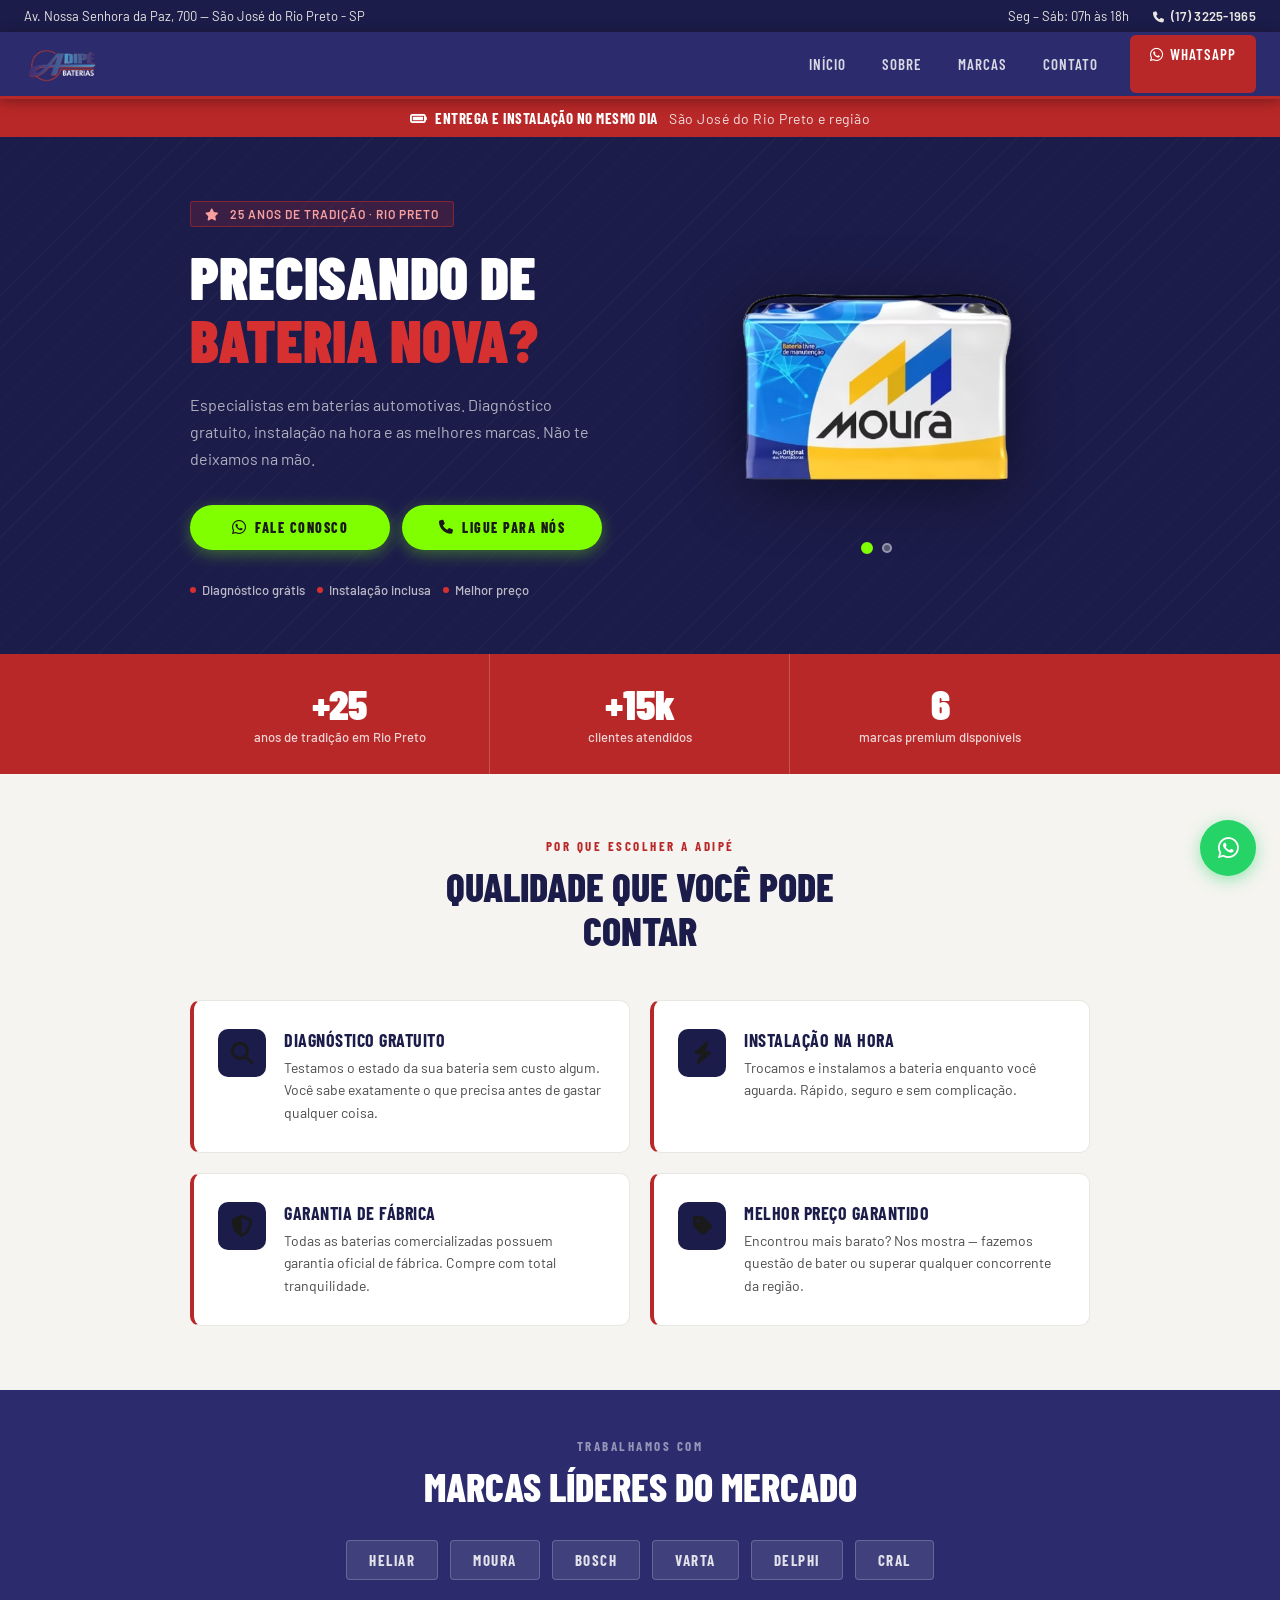
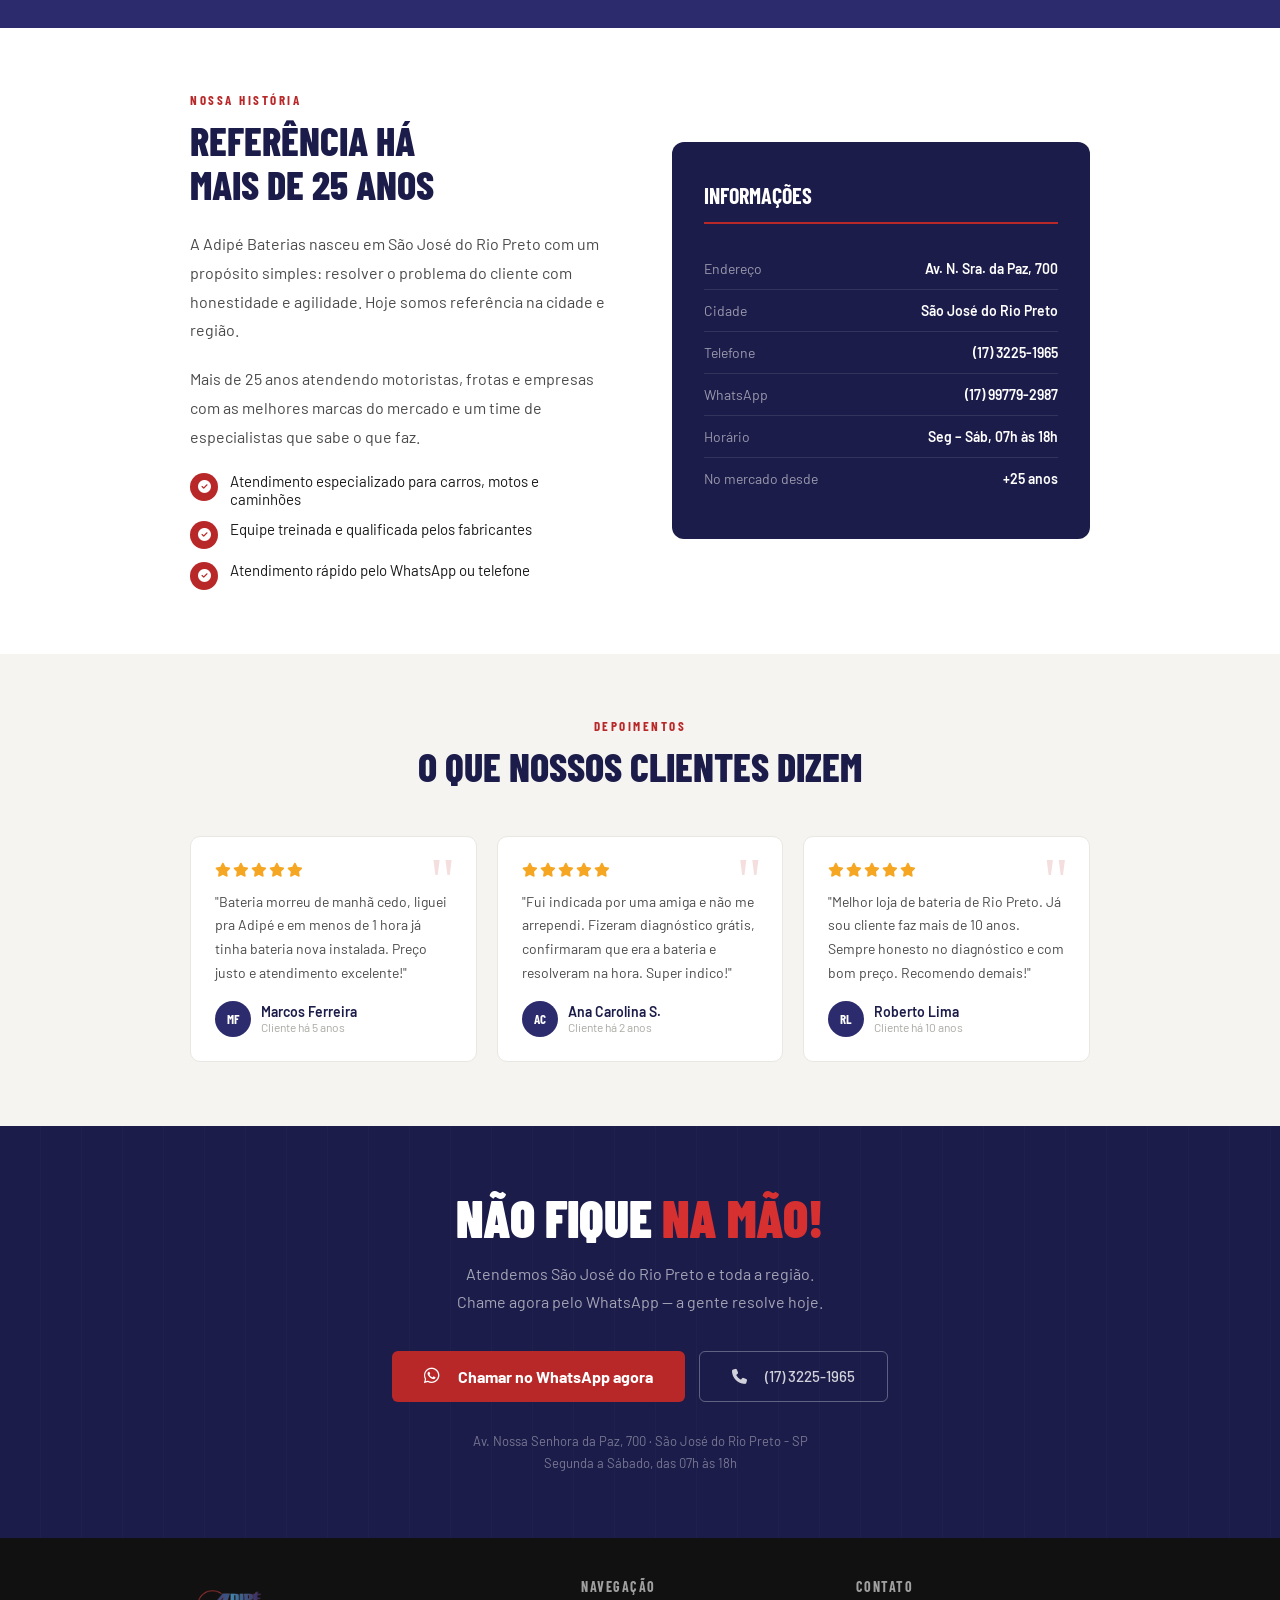
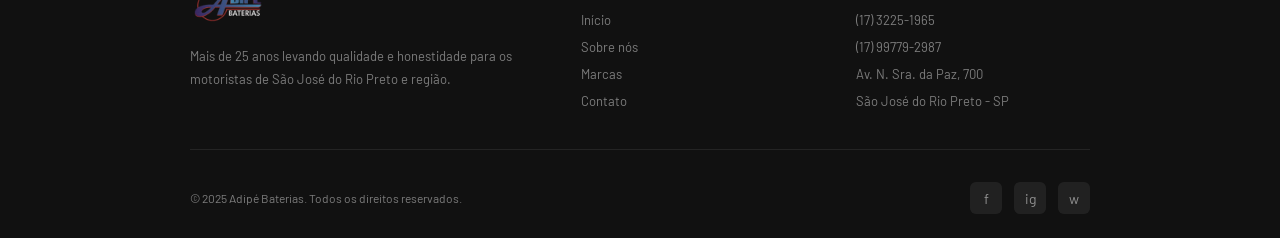
==== index.html @ 7de1e39a "Rename adipe (1).html to index.html" ====
<!DOCTYPE html>
<html lang="pt-BR">
<head>
<meta charset="UTF-8">
<meta name="viewport" content="width=device-width, initial-scale=1.0">
<title>Adipé Baterias | Bateria para Carro | São José do Rio Preto</title>
<meta name="description" content="Adipé Baterias - 25 anos de tradição em São José do Rio Preto. Diagnóstico grátis, instalação na hora e as melhores marcas. Atendimento por WhatsApp!">
<link rel="preconnect" href="https://fonts.googleapis.com">
<link rel="preconnect" href="https://fonts.gstatic.com" crossorigin>
<link rel="stylesheet" href="https://cdnjs.cloudflare.com/ajax/libs/font-awesome/6.5.1/css/all.min.css">
<link href="https://fonts.googleapis.com/css2?family=Barlow+Condensed:wght@400;600;700;800;900&family=Barlow:wght@400;500;600&display=swap" rel="stylesheet">
<style>
  *, *::before, *::after { box-sizing: border-box; margin: 0; padding: 0; }

  :root {
    --navy: #2b2b6e;
    --navy-dark: #1c1c4a;
    --navy-light: #3d3d8f;
    --red: #b82828;
    --red-dark: #8f1e1e;
    --red-light: #d63030;
    --white: #ffffff;
    --off-white: #f5f4f0;
    --gray-light: #e8e7e2;
    --gray-mid: #aaa9a3;
    --gray-dark: #4a4a4a;
    --text: #1a1a1a;
  }

  html { scroll-behavior: smooth; }

  body {
    font-family: 'Barlow', sans-serif;
    color: var(--text);
    background: var(--white);
    overflow-x: hidden;
  }

  /* ── TOPBAR ── */
  .topbar {
    background: var(--navy-dark);
    padding: 8px 24px;
    display: flex;
    justify-content: space-between;
    align-items: center;
    font-size: 13px;
    color: var(--gray-light);
  }
  .topbar a { color: var(--gray-light); text-decoration: none; }
  .topbar-right { display: flex; gap: 24px; align-items: center; }
  .topbar-phone { color: #fff; font-weight: 600; letter-spacing: 0.3px; }

  /* ── NAV ── */
  nav {
    background: var(--navy);
    padding: 0 24px;
    display: flex;
    align-items: center;
    justify-content: space-between;
    position: sticky;
    top: 0;
    z-index: 100;
    box-shadow: 0 2px 12px rgba(0,0,0,0.35);
    border-bottom: 3px solid var(--red);
  }
  .nav-logo img { height: 64px; display: block; padding: 6px 0; }
  .nav-links { display: flex; gap: 4px; }
  .nav-links a {
    color: rgba(255,255,255,0.82);
    text-decoration: none;
    padding: 20px 16px;
    font-family: 'Barlow Condensed', sans-serif;
    font-size: 15px;
    font-weight: 600;
    letter-spacing: 1px;
    text-transform: uppercase;
    transition: color 0.2s, background 0.2s;
    display: block;
  }
  .nav-links a:hover { color: #fff; background: rgba(255,255,255,0.08); }
  .nav-cta-btn {
    background: var(--red);
    color: #fff !important;
    border-radius: 6px;
    padding: 10px 20px !important;
    margin-left: 12px;
    transition: background 0.2s !important;
  }
  .nav-cta-btn:hover { background: var(--red-dark) !important; }

  /* ── URGENCY BANNER ── */
  .urgency-banner {
    background: var(--red);
    color: #fff;
    text-align: center;
    padding: 10px 16px;
    font-family: 'Barlow Condensed', sans-serif;
    font-size: 15px;
    font-weight: 700;
    letter-spacing: 0.5px;
    text-transform: uppercase;
  }
  .urgency-banner span { opacity: 0.85; font-weight: 400; margin-left: 8px; text-transform: none; font-family: 'Barlow', sans-serif; font-size: 14px; }

  /* ── HERO ── */
  .hero {
    background: var(--navy-dark);
    position: relative;
    overflow: hidden;
    padding: 64px 24px 56px;
  }
  .hero::before {
    content: '';
    position: absolute;
    inset: 0;
    background: repeating-linear-gradient(
      -45deg,
      transparent,
      transparent 18px,
      rgba(255,255,255,0.025) 18px,
      rgba(255,255,255,0.025) 19px
    );
    pointer-events: none;
  }
  .hero-inner {
    max-width: 900px;
    margin: 0 auto;
    position: relative;
    z-index: 1;
    display: grid;
    grid-template-columns: 1fr 1fr;
    gap: 48px;
    align-items: center;
  }
  .hero-badge {
    display: inline-flex;
    align-items: center;
    gap: 6px;
    background: rgba(184,40,40,0.2);
    border: 1px solid rgba(184,40,40,0.6);
    color: #f8a0a0;
    font-size: 12px;
    font-weight: 600;
    letter-spacing: 1px;
    text-transform: uppercase;
    padding: 5px 14px;
    border-radius: 3px;
    margin-bottom: 18px;
  }
  .hero-badge::before { font-family: 'Font Awesome 6 Free'; font-weight: 900; content: '\f005'; color: #f8a0a0; margin-right: 4px; }
  .hero h1 {
    font-family: 'Barlow Condensed', sans-serif;
    font-size: clamp(36px, 6vw, 60px);
    font-weight: 900;
    line-height: 1.05;
    color: #fff;
    text-transform: uppercase;
    margin-bottom: 20px;
  }
  .hero h1 em {
    color: var(--red-light);
    font-style: normal;
    display: block;
  }
  .hero-sub {
    color: rgba(255,255,255,0.65);
    font-size: 16px;
    line-height: 1.7;
    margin-bottom: 32px;
    max-width: 420px;
  }
  .hero-ctas { display: flex; gap: 12px; flex-wrap: wrap; margin-bottom: 32px; }
  .btn-whats {
    background: #25D366;
    color: #fff;
    border: none;
    border-radius: 6px;
    padding: 14px 24px;
    font-size: 15px;
    font-weight: 600;
    cursor: pointer;
    text-decoration: none;
    display: inline-flex;
    align-items: center;
    gap: 8px;
    transition: background 0.2s, transform 0.15s;
    font-family: 'Barlow', sans-serif;
  }
  .btn-whats:hover { background: #1da855; transform: translateY(-1px); }
  .btn-phone {
    background: transparent;
    color: #fff;
    border: 1.5px solid rgba(255,255,255,0.4);
    border-radius: 6px;
    padding: 13px 24px;
    font-size: 15px;
    font-weight: 500;
    cursor: pointer;
    text-decoration: none;
    display: inline-flex;
    align-items: center;
    gap: 8px;
    transition: border-color 0.2s, background 0.2s;
    font-family: 'Barlow', sans-serif;
    color: rgba(255,255,255,0.85);
  }
  .btn-phone:hover { border-color: #fff; background: rgba(255,255,255,0.08); }

  .hero-chips { display: flex; gap: 12px; flex-wrap: wrap; }
  .chip {
    display: flex;
    align-items: center;
    gap: 6px;
    font-size: 13px;
    color: rgba(255,255,255,0.7);
    font-weight: 500;
  }
  .chip-dot { width: 6px; height: 6px; border-radius: 50%; background: var(--red-light); flex-shrink: 0; }

  .hero-visual {
    display: flex;
    justify-content: center;
    align-items: center;
  }
  .hero-card-visual {
    background: rgba(255,255,255,0.06);
    border: 1px solid rgba(255,255,255,0.12);
    border-radius: 12px;
    padding: 32px 28px;
    text-align: center;
    backdrop-filter: blur(4px);
  }
  .hero-card-visual .battery-icon {
    font-size: 72px;
    line-height: 1;
    display: block;
    margin-bottom: 16px;
    filter: drop-shadow(0 0 20px rgba(184,40,40,0.5));
    animation: pulse-glow 2.5s ease-in-out infinite;
  }
  @keyframes pulse-glow {
    0%, 100% { filter: drop-shadow(0 0 12px rgba(184,40,40,0.4)); }
    50% { filter: drop-shadow(0 0 28px rgba(184,40,40,0.75)); }
  }
  .hero-card-visual p {
    color: rgba(255,255,255,0.6);
    font-size: 13px;
    margin-bottom: 20px;
  }
  .hero-card-visual .rating {
    color: #ffd060;
    font-size: 16px;
    letter-spacing: 2px;
    margin-bottom: 6px;
  }
  .hero-card-visual .rating-text {
    color: rgba(255,255,255,0.85);
    font-family: 'Barlow Condensed', sans-serif;
    font-size: 20px;
    font-weight: 700;
  }

  /* ── NÚMEROS ── */
  .numeros-section {
    background: var(--red);
    padding: 0;
  }
  .numeros-grid {
    max-width: 900px;
    margin: 0 auto;
    display: grid;
    grid-template-columns: repeat(3, 1fr);
  }
  .num-item {
    padding: 28px 24px;
    text-align: center;
    border-right: 1px solid rgba(255,255,255,0.2);
  }
  .num-item:last-child { border-right: none; }
  .num-val {
    font-family: 'Barlow Condensed', sans-serif;
    font-size: 42px;
    font-weight: 900;
    color: #fff;
    line-height: 1;
    display: block;
  }
  .num-label {
    font-size: 13px;
    color: rgba(255,255,255,0.8);
    margin-top: 4px;
    font-weight: 500;
    line-height: 1.4;
  }

  /* ── DIFERENCIAIS ── */
  .diferenciais-section {
    padding: 64px 24px;
    background: var(--off-white);
  }
  .section-header { text-align: center; margin-bottom: 48px; }
  .section-eyebrow {
    font-family: 'Barlow Condensed', sans-serif;
    font-size: 13px;
    font-weight: 700;
    letter-spacing: 2.5px;
    text-transform: uppercase;
    color: var(--red);
    margin-bottom: 10px;
  }
  .section-title {
    font-family: 'Barlow Condensed', sans-serif;
    font-size: clamp(28px, 4vw, 40px);
    font-weight: 800;
    color: var(--navy-dark);
    text-transform: uppercase;
    line-height: 1.1;
  }
  .dif-grid {
    max-width: 900px;
    margin: 0 auto;
    display: grid;
    grid-template-columns: repeat(2, 1fr);
    gap: 20px;
  }
  .dif-card {
    background: #fff;
    border-radius: 10px;
    padding: 28px 24px;
    border: 1px solid var(--gray-light);
    border-left: 4px solid var(--red);
    display: flex;
    gap: 18px;
    align-items: flex-start;
    transition: transform 0.2s, box-shadow 0.2s;
  }
  .dif-card:hover { transform: translateY(-3px); box-shadow: 0 8px 24px rgba(43,43,110,0.1); }
  .dif-icon {
    width: 48px;
    height: 48px;
    border-radius: 10px;
    background: var(--navy-dark);
    display: flex;
    align-items: center;
    justify-content: center;
    font-size: 22px;
    flex-shrink: 0;
  }
  .dif-title {
    font-family: 'Barlow Condensed', sans-serif;
    font-size: 18px;
    font-weight: 700;
    color: var(--navy-dark);
    text-transform: uppercase;
    letter-spacing: 0.5px;
    margin-bottom: 6px;
  }
  .dif-desc {
    font-size: 14px;
    color: var(--gray-dark);
    line-height: 1.6;
  }

  /* ── MARCAS ── */
  .marcas-section {
    background: var(--navy);
    padding: 48px 24px;
    text-align: center;
  }
  .marcas-section .section-title { color: #fff; margin-bottom: 32px; }
  .marcas-section .section-eyebrow { color: rgba(255,255,255,0.5); }
  .marcas-grid {
    display: flex;
    gap: 12px;
    flex-wrap: wrap;
    justify-content: center;
    max-width: 700px;
    margin: 0 auto;
  }
  .marca-pill {
    background: rgba(255,255,255,0.1);
    border: 1px solid rgba(255,255,255,0.2);
    color: rgba(255,255,255,0.85);
    font-family: 'Barlow Condensed', sans-serif;
    font-size: 15px;
    font-weight: 700;
    letter-spacing: 1.5px;
    text-transform: uppercase;
    padding: 10px 22px;
    border-radius: 4px;
    transition: background 0.2s, border-color 0.2s;
  }
  .marca-pill:hover { background: rgba(255,255,255,0.18); border-color: rgba(255,255,255,0.4); }

  /* ── SOBRE ── */
  .sobre-section {
    padding: 64px 24px;
    background: #fff;
  }
  .sobre-inner {
    max-width: 900px;
    margin: 0 auto;
    display: grid;
    grid-template-columns: 1fr 1fr;
    gap: 64px;
    align-items: center;
  }
  .sobre-content .section-header { text-align: left; margin-bottom: 24px; }
  .sobre-text { font-size: 16px; line-height: 1.8; color: var(--gray-dark); margin-bottom: 20px; }
  .sobre-destaques { display: flex; flex-direction: column; gap: 12px; }
  .sobre-item {
    display: flex;
    align-items: flex-start;
    gap: 12px;
    font-size: 15px;
    color: var(--text);
  }
  .sobre-item-icon {
    width: 28px;
    height: 28px;
    border-radius: 50%;
    background: var(--red);
    color: #fff;
    display: flex;
    align-items: center;
    justify-content: center;
    font-size: 13px;
    flex-shrink: 0;
    margin-top: 1px;
  }
  .sobre-visual {
    background: var(--navy-dark);
    border-radius: 12px;
    padding: 40px 32px;
    color: #fff;
  }
  .sobre-visual h3 {
    font-family: 'Barlow Condensed', sans-serif;
    font-size: 22px;
    font-weight: 700;
    text-transform: uppercase;
    margin-bottom: 24px;
    border-bottom: 2px solid var(--red);
    padding-bottom: 14px;
  }
  .sobre-info-item {
    display: flex;
    justify-content: space-between;
    align-items: center;
    padding: 12px 0;
    border-bottom: 1px solid rgba(255,255,255,0.1);
    font-size: 14px;
  }
  .sobre-info-item:last-child { border-bottom: none; }
  .sobre-info-label { color: rgba(255,255,255,0.55); }
  .sobre-info-value { font-weight: 600; color: #fff; }

  /* ── DEPOIMENTOS ── */
  .reviews-section {
    padding: 64px 24px;
    background: var(--off-white);
  }
  .reviews-grid {
    max-width: 900px;
    margin: 0 auto;
    display: grid;
    grid-template-columns: repeat(3, 1fr);
    gap: 20px;
  }
  .review-card {
    background: #fff;
    border-radius: 10px;
    padding: 24px;
    border: 1px solid var(--gray-light);
    position: relative;
  }
  .review-card::before {
    content: '"';
    position: absolute;
    top: 12px;
    right: 20px;
    font-size: 64px;
    line-height: 1;
    color: var(--red);
    font-family: Georgia, serif;
    opacity: 0.15;
  }
  .review-stars { color: #f5a623; font-size: 14px; letter-spacing: 2px; margin-bottom: 12px; }
  .review-text { font-size: 14px; color: var(--gray-dark); line-height: 1.7; margin-bottom: 16px; }
  .review-author { display: flex; align-items: center; gap: 10px; }
  .review-avatar {
    width: 36px; height: 36px; border-radius: 50%;
    background: var(--navy);
    color: #fff;
    display: flex; align-items: center; justify-content: center;
    font-size: 13px; font-weight: 700;
    font-family: 'Barlow Condensed', sans-serif;
    flex-shrink: 0;
  }
  .review-name { font-size: 14px; font-weight: 600; color: var(--navy-dark); }
  .review-since { font-size: 12px; color: var(--gray-mid); }

  /* ── CTA FINAL ── */
  .cta-section {
    background: var(--navy-dark);
    padding: 64px 24px;
    text-align: center;
    position: relative;
    overflow: hidden;
  }
  .cta-section::before {
    content: '';
    position: absolute;
    inset: 0;
    background: repeating-linear-gradient(
      90deg,
      transparent,
      transparent 40px,
      rgba(255,255,255,0.02) 40px,
      rgba(255,255,255,0.02) 41px
    );
  }
  .cta-inner { position: relative; z-index: 1; max-width: 600px; margin: 0 auto; }
  .cta-section h2 {
    font-family: 'Barlow Condensed', sans-serif;
    font-size: clamp(32px, 5vw, 52px);
    font-weight: 900;
    color: #fff;
    text-transform: uppercase;
    line-height: 1.05;
    margin-bottom: 16px;
  }
  .cta-section h2 em { color: var(--red-light); font-style: normal; }
  .cta-section p { color: rgba(255,255,255,0.6); font-size: 16px; margin-bottom: 36px; line-height: 1.7; }
  .cta-btns { display: flex; gap: 14px; justify-content: center; flex-wrap: wrap; margin-bottom: 28px; }
  .btn-cta-main {
    background: var(--red);
    color: #fff;
    border: none;
    border-radius: 6px;
    padding: 16px 32px;
    font-size: 16px;
    font-weight: 700;
    cursor: pointer;
    text-decoration: none;
    display: inline-flex;
    align-items: center;
    gap: 10px;
    transition: background 0.2s, transform 0.15s;
    font-family: 'Barlow', sans-serif;
  }
  .btn-cta-main:hover { background: var(--red-dark); transform: translateY(-2px); }
  .btn-cta-secondary {
    background: transparent;
    color: rgba(255,255,255,0.8);
    border: 1.5px solid rgba(255,255,255,0.3);
    border-radius: 6px;
    padding: 15px 32px;
    font-size: 15px;
    font-weight: 500;
    cursor: pointer;
    text-decoration: none;
    display: inline-flex;
    align-items: center;
    gap: 10px;
    transition: all 0.2s;
    font-family: 'Barlow', sans-serif;
  }
  .btn-cta-secondary:hover { border-color: #fff; color: #fff; background: rgba(255,255,255,0.08); }
  .cta-address {
    color: rgba(255,255,255,0.4);
    font-size: 13px;
    line-height: 1.7;
  }

  /* ── RODAPÉ ── */
  footer {
    background: #111;
    padding: 40px 24px 24px;
    color: rgba(255,255,255,0.45);
  }
  .footer-inner {
    max-width: 900px;
    margin: 0 auto;
  }
  .footer-top {
    display: grid;
    grid-template-columns: 1.5fr 1fr 1fr;
    gap: 40px;
    margin-bottom: 32px;
    padding-bottom: 32px;
    border-bottom: 1px solid rgba(255,255,255,0.08);
  }
  .footer-brand img { height: 52px; opacity: 0.85; margin-bottom: 12px; }
  .footer-desc { font-size: 13px; line-height: 1.8; }
  .footer-col h4 {
    font-family: 'Barlow Condensed', sans-serif;
    font-size: 14px;
    font-weight: 700;
    letter-spacing: 1.5px;
    text-transform: uppercase;
    color: rgba(255,255,255,0.6);
    margin-bottom: 14px;
  }
  .footer-col ul { list-style: none; }
  .footer-col ul li { margin-bottom: 8px; }
  .footer-col ul li a { color: rgba(255,255,255,0.45); text-decoration: none; font-size: 13px; transition: color 0.2s; }
  .footer-col ul li a:hover { color: rgba(255,255,255,0.8); }
  .footer-bottom {
    display: flex;
    justify-content: space-between;
    align-items: center;
    font-size: 12px;
  }
  .footer-social { display: flex; gap: 12px; }
  .social-link {
    width: 32px; height: 32px; border-radius: 6px;
    background: rgba(255,255,255,0.07);
    display: flex; align-items: center; justify-content: center;
    font-size: 14px; text-decoration: none; color: rgba(255,255,255,0.5);
    transition: background 0.2s, color 0.2s;
  }
  .social-link:hover { background: var(--red); color: #fff; }

  /* ── WHATSAPP FLOAT ── */
  .whats-float {
    position: fixed;
    bottom: 24px;
    right: 24px;
    width: 56px;
    height: 56px;
    border-radius: 50%;
    background: #25D366;
    display: flex;
    align-items: center;
    justify-content: center;
    font-size: 24px; color: #fff;
    text-decoration: none;
    box-shadow: 0 4px 16px rgba(37,211,102,0.45);
    z-index: 999;
    transition: transform 0.2s;
    animation: float-in 0.6s ease 1s both;
  }
  .whats-float:hover { transform: scale(1.1); }
  @keyframes float-in {
    from { opacity: 0; transform: translateY(20px); }
    to { opacity: 1; transform: translateY(0); }
  }

  /* ── RESPONSIVO ── */
  @media (max-width: 768px) {
    .topbar-left { display: none; }
    .nav-links { display: none; }
    .hero-inner { grid-template-columns: 1fr; }
    .hero-visual { display: none; }
    .numeros-grid { grid-template-columns: 1fr 1fr; }
    .numeros-grid .num-item:nth-child(3) { grid-column: 1 / -1; border-right: none; border-top: 1px solid rgba(255,255,255,0.2); }
    .dif-grid { grid-template-columns: 1fr; }
    .reviews-grid { grid-template-columns: 1fr; }
    .sobre-inner { grid-template-columns: 1fr; }
    .footer-top { grid-template-columns: 1fr; gap: 28px; }
    .footer-bottom { flex-direction: column; gap: 16px; text-align: center; }
    .cta-btns { flex-direction: column; align-items: center; }
    .btn-cta-main, .btn-cta-secondary { width: 100%; max-width: 320px; justify-content: center; }
    .hero-ctas { flex-direction: column; }
    .btn-whats, .btn-phone { justify-content: center; }
  }

  /* ── BATTERY CAROUSEL ── */
  .battery-carousel {
    position: relative;
    display: flex;
    flex-direction: column;
    align-items: center;
    gap: 16px;
    width: 100%;
  }
  .battery-slide {
    display: none;
    animation: fadeSlide 0.5s ease;
  }
  .battery-slide.active { display: flex; justify-content: center; }
  @keyframes fadeSlide {
    from { opacity: 0; transform: scale(0.96); }
    to   { opacity: 1; transform: scale(1); }
  }
  .battery-img {
    max-width: 340px;
    width: 100%;
    height: auto;
    filter: drop-shadow(0 8px 32px rgba(0,0,0,0.45));
    transition: transform 0.3s;
  }
  .battery-img:hover { transform: scale(1.04); }
  .carousel-dots { display: flex; gap: 10px; }
  .dot {
    width: 10px; height: 10px; border-radius: 50%;
    background: rgba(255,255,255,0.25);
    border: 2px solid rgba(255,255,255,0.4);
    cursor: pointer; transition: background 0.2s, transform 0.2s;
    padding: 0;
  }
  .dot.active { background: #7fff00; border-color: #7fff00; transform: scale(1.2); }
  .dot:hover { background: rgba(255,255,255,0.55); }

  /* ── HERO GREEN BUTTONS ── */
  .btn-hero-green {
    background: #7fff00;
    color: #1a1a1a;
    border: none;
    border-radius: 50px;
    padding: 14px 36px;
    font-size: 14px;
    font-weight: 800;
    letter-spacing: 1.5px;
    cursor: pointer;
    text-decoration: none;
    display: inline-flex;
    align-items: center;
    justify-content: center;
    font-family: 'Barlow Condensed', sans-serif;
    text-transform: uppercase;
    transition: background 0.2s, transform 0.15s, box-shadow 0.2s;
    box-shadow: 0 4px 16px rgba(127,255,0,0.35);
    min-width: 200px;
  }
  .btn-hero-green:hover {
    background: #90ff1a;
    transform: translateY(-2px);
    box-shadow: 0 8px 24px rgba(127,255,0,0.5);
  }

</style>
</head>
<body>

<!-- TOPBAR -->
<div class="topbar">
  <div class="topbar-left">Av. Nossa Senhora da Paz, 700 — São José do Rio Preto - SP</div>
  <div class="topbar-right">
    <span>Seg – Sáb: 07h às 18h</span>
    <a href="tel:+551732251965" class="topbar-phone"><i class="fa-solid fa-phone" style="margin-right:6px;font-size:11px;"></i>(17) 3225-1965</a>
  </div>
</div>

<!-- NAV -->
<nav>
  <a href="#" class="nav-logo"><img src="[data-uri]" alt="Adipé Baterias"></a>
  <div class="nav-links">
    <a href="#inicio">Início</a>
    <a href="#sobre">Sobre</a>
    <a href="#marcas">Marcas</a>
    <a href="#contato">Contato</a>
    <a href="https://api.whatsapp.com/send?phone=5517997792987" target="_blank" class="nav-cta-btn"><i class="fa-brands fa-whatsapp" style="margin-right:6px;font-size:15px;"></i>WhatsApp</a>
  </div>
</nav>

<!-- URGÊNCIA -->
<div class="urgency-banner">
  <i class="fa-solid fa-battery-full" style="margin-right:8px;"></i>Entrega e instalação no mesmo dia
  <span>São José do Rio Preto e região</span>
</div>

<!-- HERO -->
<section class="hero" id="inicio">
  <div class="hero-inner">
    <div class="hero-content">
      <div class="hero-badge">25 anos de tradição · Rio Preto</div>
      <h1>Precisando de<em>Bateria Nova?</em></h1>
      <p class="hero-sub">Especialistas em baterias automotivas. Diagnóstico gratuito, instalação na hora e as melhores marcas. Não te deixamos na mão.</p>
      <div class="hero-ctas">
        <a href="https://api.whatsapp.com/send?phone=5517997792987" target="_blank" class="btn-hero-green">
          <i class="fa-brands fa-whatsapp" style="margin-right:8px;font-size:16px;"></i>FALE CONOSCO
        </a>
        <a href="tel:+551732251965" class="btn-hero-green">
          <i class="fa-solid fa-phone" style="margin-right:8px;font-size:14px;"></i>LIGUE PARA NÓS
        </a>
      </div>
      <div class="hero-chips">
        <div class="chip"><div class="chip-dot"></div> Diagnóstico grátis</div>
        <div class="chip"><div class="chip-dot"></div> Instalação inclusa</div>
        <div class="chip"><div class="chip-dot"></div> Melhor preço</div>
      </div>
    </div>
    <div class="hero-visual">
      <div class="battery-carousel">
        <div class="battery-slide active" id="slide-0">
          <img src="[data-uri]" alt="Bateria Moura" class="battery-img">
        </div>
        <div class="battery-slide" id="slide-1">
          <img src="[data-uri]" alt="Bateria Combo" class="battery-img">
        </div>
        <div class="carousel-dots">
          <button class="dot active" onclick="goToSlide(0)"></button>
          <button class="dot" onclick="goToSlide(1)"></button>
        </div>
      </div>
    </div>
  </div>
</section>

<!-- NÚMEROS -->
<div class="numeros-section">
  <div class="numeros-grid">
    <div class="num-item">
      <span class="num-val">+25</span>
      <div class="num-label">anos de tradição em Rio Preto</div>
    </div>
    <div class="num-item">
      <span class="num-val">+15k</span>
      <div class="num-label">clientes atendidos</div>
    </div>
    <div class="num-item">
      <span class="num-val">6</span>
      <div class="num-label">marcas premium disponíveis</div>
    </div>
  </div>
</div>

<!-- DIFERENCIAIS -->
<section class="diferenciais-section">
  <div class="section-header">
    <div class="section-eyebrow">Por que escolher a Adipé</div>
    <h2 class="section-title">Qualidade que você pode<br>contar</h2>
  </div>
  <div class="dif-grid">
    <div class="dif-card">
      <div class="dif-icon"><i class="fa-solid fa-magnifying-glass"></i></div>
      <div>
        <div class="dif-title">Diagnóstico gratuito</div>
        <div class="dif-desc">Testamos o estado da sua bateria sem custo algum. Você sabe exatamente o que precisa antes de gastar qualquer coisa.</div>
      </div>
    </div>
    <div class="dif-card">
      <div class="dif-icon"><i class="fa-solid fa-bolt"></i></div>
      <div>
        <div class="dif-title">Instalação na hora</div>
        <div class="dif-desc">Trocamos e instalamos a bateria enquanto você aguarda. Rápido, seguro e sem complicação.</div>
      </div>
    </div>
    <div class="dif-card">
      <div class="dif-icon"><i class="fa-solid fa-shield-halved"></i></div>
      <div>
        <div class="dif-title">Garantia de fábrica</div>
        <div class="dif-desc">Todas as baterias comercializadas possuem garantia oficial de fábrica. Compre com total tranquilidade.</div>
      </div>
    </div>
    <div class="dif-card">
      <div class="dif-icon"><i class="fa-solid fa-tag"></i></div>
      <div>
        <div class="dif-title">Melhor preço garantido</div>
        <div class="dif-desc">Encontrou mais barato? Nos mostra — fazemos questão de bater ou superar qualquer concorrente da região.</div>
      </div>
    </div>
  </div>
</section>

<!-- MARCAS -->
<section class="marcas-section" id="marcas">
  <div class="section-eyebrow">Trabalhamos com</div>
  <h2 class="section-title" style="margin-bottom:32px;">Marcas líderes do mercado</h2>
  <div class="marcas-grid">
    <div class="marca-pill">Heliar</div>
    <div class="marca-pill">Moura</div>
    <div class="marca-pill">Bosch</div>
    <div class="marca-pill">Varta</div>
    <div class="marca-pill">Delphi</div>
    <div class="marca-pill">Cral</div>
  </div>
</section>

<!-- SOBRE -->
<section class="sobre-section" id="sobre">
  <div class="sobre-inner">
    <div class="sobre-content">
      <div class="section-header">
        <div class="section-eyebrow">Nossa história</div>
        <h2 class="section-title">Referência há<br>mais de 25 anos</h2>
      </div>
      <p class="sobre-text">A Adipé Baterias nasceu em São José do Rio Preto com um propósito simples: resolver o problema do cliente com honestidade e agilidade. Hoje somos referência na cidade e região.</p>
      <p class="sobre-text">Mais de 25 anos atendendo motoristas, frotas e empresas com as melhores marcas do mercado e um time de especialistas que sabe o que faz.</p>
      <div class="sobre-destaques">
        <div class="sobre-item">
          <div class="sobre-item-icon"><i class="fa-solid fa-circle-check"></i></div>
          <span>Atendimento especializado para carros, motos e caminhões</span>
        </div>
        <div class="sobre-item">
          <div class="sobre-item-icon"><i class="fa-solid fa-circle-check"></i></div>
          <span>Equipe treinada e qualificada pelos fabricantes</span>
        </div>
        <div class="sobre-item">
          <div class="sobre-item-icon"><i class="fa-solid fa-circle-check"></i></div>
          <span>Atendimento rápido pelo WhatsApp ou telefone</span>
        </div>
      </div>
    </div>
    <div class="sobre-visual">
      <h3>Informações</h3>
      <div class="sobre-info-item">
        <span class="sobre-info-label">Endereço</span>
        <span class="sobre-info-value">Av. N. Sra. da Paz, 700</span>
      </div>
      <div class="sobre-info-item">
        <span class="sobre-info-label">Cidade</span>
        <span class="sobre-info-value">São José do Rio Preto</span>
      </div>
      <div class="sobre-info-item">
        <span class="sobre-info-label">Telefone</span>
        <span class="sobre-info-value">(17) 3225-1965</span>
      </div>
      <div class="sobre-info-item">
        <span class="sobre-info-label">WhatsApp</span>
        <span class="sobre-info-value">(17) 99779-2987</span>
      </div>
      <div class="sobre-info-item">
        <span class="sobre-info-label">Horário</span>
        <span class="sobre-info-value">Seg – Sáb, 07h às 18h</span>
      </div>
      <div class="sobre-info-item">
        <span class="sobre-info-label">No mercado desde</span>
        <span class="sobre-info-value">+25 anos</span>
      </div>
    </div>
  </div>
</section>

<!-- DEPOIMENTOS -->
<section class="reviews-section">
  <div class="section-header">
    <div class="section-eyebrow">Depoimentos</div>
    <h2 class="section-title">O que nossos clientes dizem</h2>
  </div>
  <div class="reviews-grid">
    <div class="review-card">
      <div class="review-stars"><i class="fa-solid fa-star"></i><i class="fa-solid fa-star"></i><i class="fa-solid fa-star"></i><i class="fa-solid fa-star"></i><i class="fa-solid fa-star"></i></div>
      <p class="review-text">"Bateria morreu de manhã cedo, liguei pra Adipé e em menos de 1 hora já tinha bateria nova instalada. Preço justo e atendimento excelente!"</p>
      <div class="review-author">
        <div class="review-avatar">MF</div>
        <div>
          <div class="review-name">Marcos Ferreira</div>
          <div class="review-since">Cliente há 5 anos</div>
        </div>
      </div>
    </div>
    <div class="review-card">
      <div class="review-stars"><i class="fa-solid fa-star"></i><i class="fa-solid fa-star"></i><i class="fa-solid fa-star"></i><i class="fa-solid fa-star"></i><i class="fa-solid fa-star"></i></div>
      <p class="review-text">"Fui indicada por uma amiga e não me arrependi. Fizeram diagnóstico grátis, confirmaram que era a bateria e resolveram na hora. Super indico!"</p>
      <div class="review-author">
        <div class="review-avatar">AC</div>
        <div>
          <div class="review-name">Ana Carolina S.</div>
          <div class="review-since">Cliente há 2 anos</div>
        </div>
      </div>
    </div>
    <div class="review-card">
      <div class="review-stars"><i class="fa-solid fa-star"></i><i class="fa-solid fa-star"></i><i class="fa-solid fa-star"></i><i class="fa-solid fa-star"></i><i class="fa-solid fa-star"></i></div>
      <p class="review-text">"Melhor loja de bateria de Rio Preto. Já sou cliente faz mais de 10 anos. Sempre honesto no diagnóstico e com bom preço. Recomendo demais!"</p>
      <div class="review-author">
        <div class="review-avatar">RL</div>
        <div>
          <div class="review-name">Roberto Lima</div>
          <div class="review-since">Cliente há 10 anos</div>
        </div>
      </div>
    </div>
  </div>
</section>

<!-- CTA FINAL -->
<section class="cta-section" id="contato">
  <div class="cta-inner">
    <h2>Não fique<em> na mão!</em></h2>
    <p>Atendemos São José do Rio Preto e toda a região.<br>Chame agora pelo WhatsApp — a gente resolve hoje.</p>
    <div class="cta-btns">
      <a href="https://api.whatsapp.com/send?phone=5517997792987" target="_blank" class="btn-cta-main">
        <i class="fa-brands fa-whatsapp" style="margin-right:8px;font-size:18px;"></i>Chamar no WhatsApp agora
      </a>
      <a href="tel:+551732251965" class="btn-cta-secondary">
        <i class="fa-solid fa-phone" style="margin-right:8px;"></i>(17) 3225-1965
      </a>
    </div>
    <div class="cta-address">
      Av. Nossa Senhora da Paz, 700 · São José do Rio Preto - SP<br>
      Segunda a Sábado, das 07h às 18h
    </div>
  </div>
</section>

<!-- RODAPÉ -->
<footer>
  <div class="footer-inner">
    <div class="footer-top">
      <div class="footer-brand">
        <img src="[data-uri]" alt="Adipé Baterias">
        <p class="footer-desc">Mais de 25 anos levando qualidade e honestidade para os motoristas de São José do Rio Preto e região.</p>
      </div>
      <div class="footer-col">
        <h4>Navegação</h4>
        <ul>
          <li><a href="#inicio">Início</a></li>
          <li><a href="#sobre">Sobre nós</a></li>
          <li><a href="#marcas">Marcas</a></li>
          <li><a href="#contato">Contato</a></li>
        </ul>
      </div>
      <div class="footer-col">
        <h4>Contato</h4>
        <ul>
          <li><a href="tel:+551732251965">(17) 3225-1965</a></li>
          <li><a href="https://api.whatsapp.com/send?phone=5517997792987" target="_blank">(17) 99779-2987</a></li>
          <li><a href="#">Av. N. Sra. da Paz, 700</a></li>
          <li><a href="#">São José do Rio Preto - SP</a></li>
        </ul>
      </div>
    </div>
    <div class="footer-bottom">
      <span>© 2025 Adipé Baterias. Todos os direitos reservados.</span>
      <div class="footer-social">
        <a href="https://www.facebook.com/adipebaterias/" target="_blank" class="social-link">f</a>
        <a href="https://www.instagram.com/adipebaterias/" target="_blank" class="social-link">ig</a>
        <a href="https://api.whatsapp.com/send?phone=5517997792987" target="_blank" class="social-link">w</a>
      </div>
    </div>
  </div>
</footer>

<!-- WhatsApp flutuante -->
<a href="https://api.whatsapp.com/send?phone=5517997792987" target="_blank" class="whats-float" title="Falar no WhatsApp"><i class="fa-brands fa-whatsapp"></i></a>


<script>
  let currentSlide = 0;
  const slides = document.querySelectorAll('.battery-slide');
  const dots = document.querySelectorAll('.dot');

  function goToSlide(n) {
    slides[currentSlide].classList.remove('active');
    dots[currentSlide].classList.remove('active');
    currentSlide = n;
    slides[currentSlide].classList.add('active');
    dots[currentSlide].classList.add('active');
  }

  // Auto-rotate every 3s
  setInterval(() => {
    goToSlide((currentSlide + 1) % slides.length);
  }, 3000);
</script>
</body>
</html>
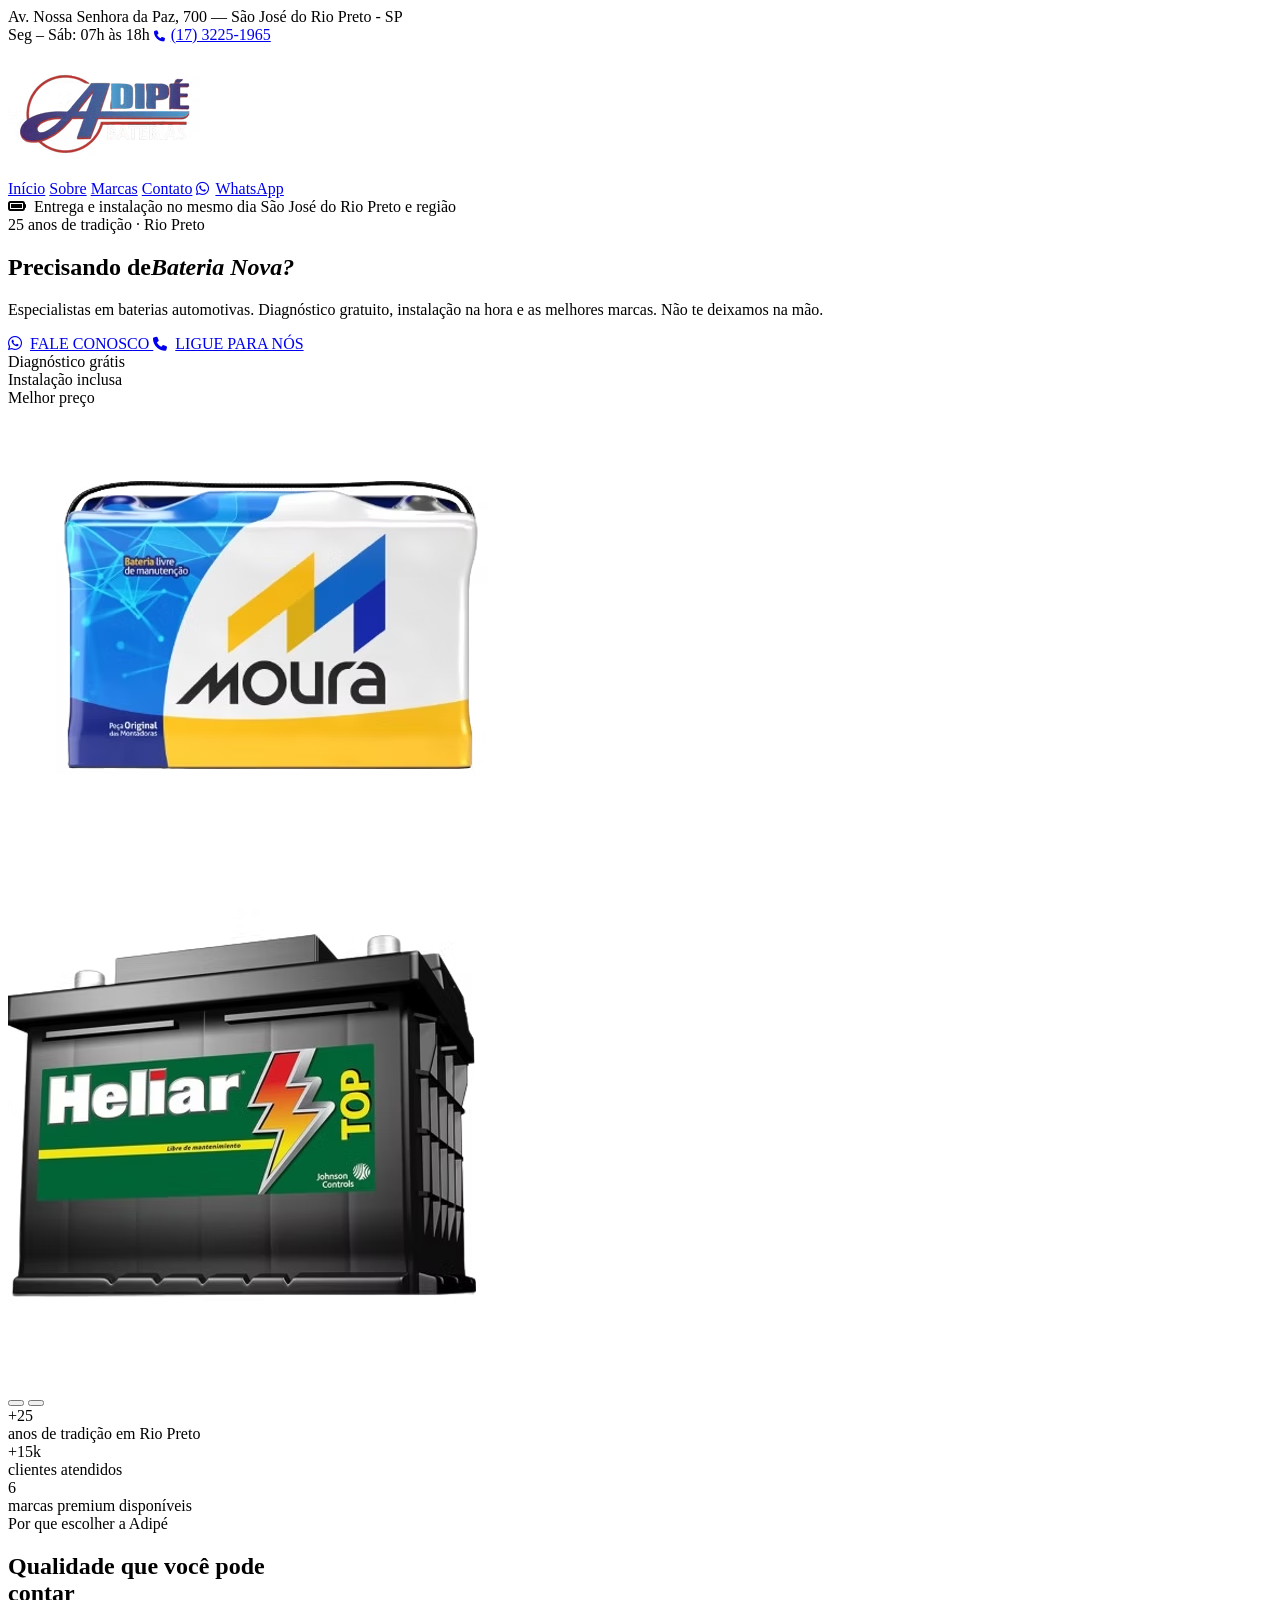
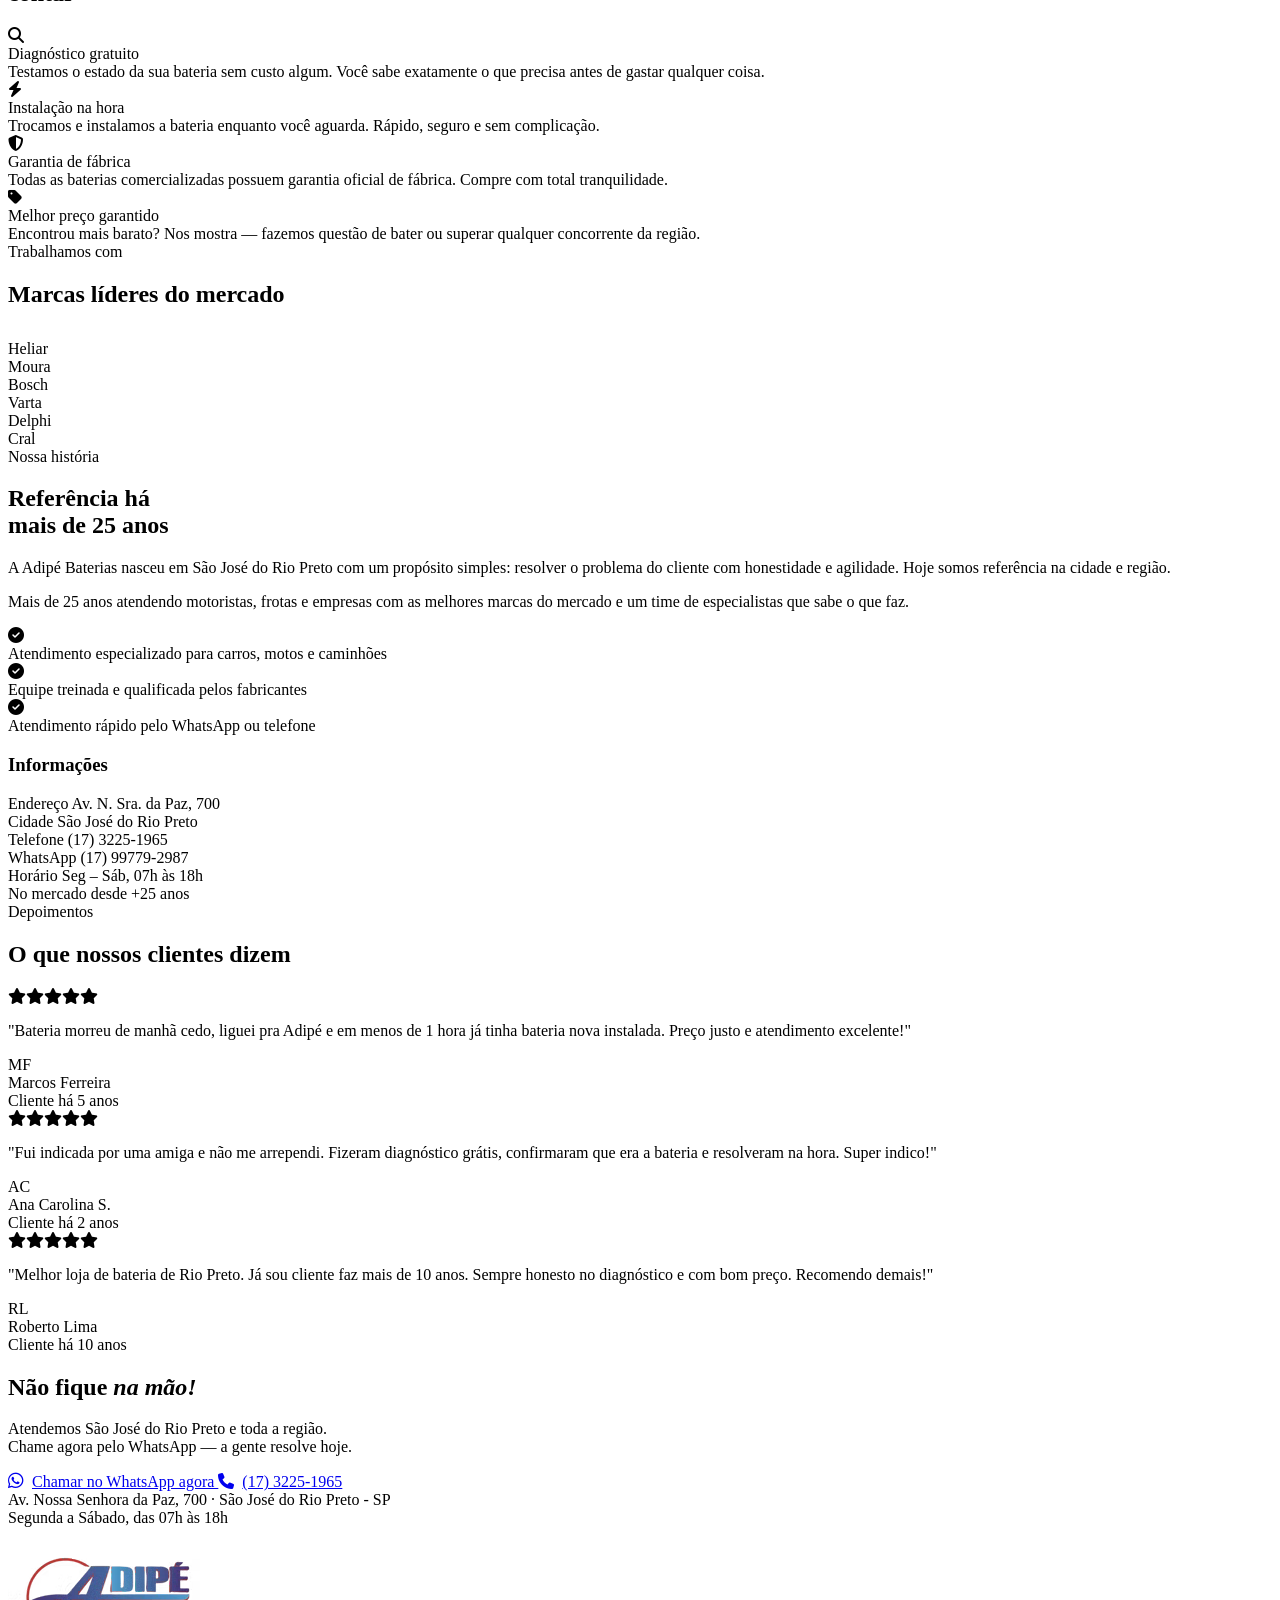
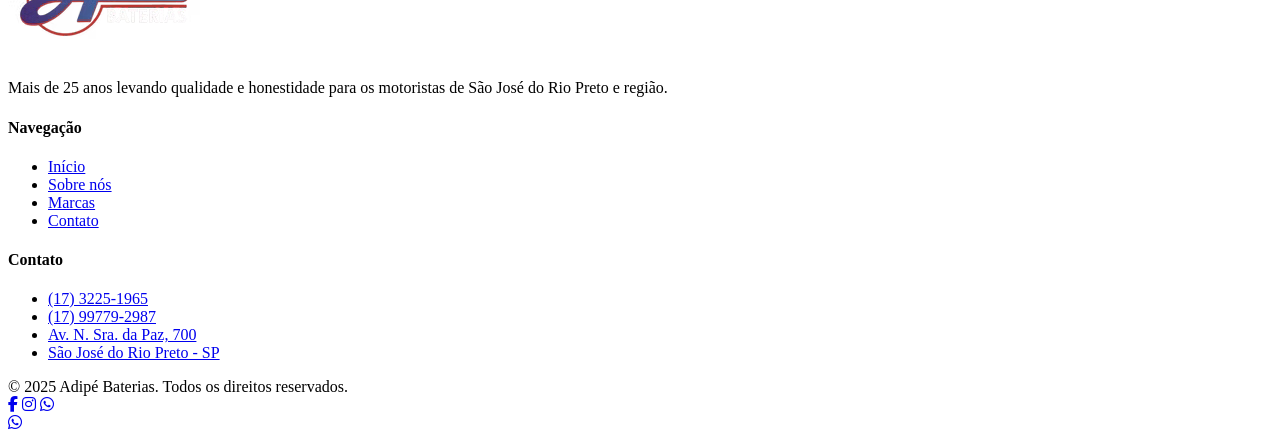
==== commit 3432bec8: "Add files via upload" ====
--- a/index.html
+++ b/index.html
@@ -9,728 +9,8 @@
 <link rel="preconnect" href="https://fonts.gstatic.com" crossorigin>
 <link rel="stylesheet" href="https://cdnjs.cloudflare.com/ajax/libs/font-awesome/6.5.1/css/all.min.css">
 <link href="https://fonts.googleapis.com/css2?family=Barlow+Condensed:wght@400;600;700;800;900&family=Barlow:wght@400;500;600&display=swap" rel="stylesheet">
-<style>
-  *, *::before, *::after { box-sizing: border-box; margin: 0; padding: 0; }
-
-  :root {
-    --navy: #2b2b6e;
-    --navy-dark: #1c1c4a;
-    --navy-light: #3d3d8f;
-    --red: #b82828;
-    --red-dark: #8f1e1e;
-    --red-light: #d63030;
-    --white: #ffffff;
-    --off-white: #f5f4f0;
-    --gray-light: #e8e7e2;
-    --gray-mid: #aaa9a3;
-    --gray-dark: #4a4a4a;
-    --text: #1a1a1a;
-  }
-
-  html { scroll-behavior: smooth; }
-
-  body {
-    font-family: 'Barlow', sans-serif;
-    color: var(--text);
-    background: var(--white);
-    overflow-x: hidden;
-  }
-
-  /* ── TOPBAR ── */
-  .topbar {
-    background: var(--navy-dark);
-    padding: 8px 24px;
-    display: flex;
-    justify-content: space-between;
-    align-items: center;
-    font-size: 13px;
-    color: var(--gray-light);
-  }
-  .topbar a { color: var(--gray-light); text-decoration: none; }
-  .topbar-right { display: flex; gap: 24px; align-items: center; }
-  .topbar-phone { color: #fff; font-weight: 600; letter-spacing: 0.3px; }
-
-  /* ── NAV ── */
-  nav {
-    background: var(--navy);
-    padding: 0 24px;
-    display: flex;
-    align-items: center;
-    justify-content: space-between;
-    position: sticky;
-    top: 0;
-    z-index: 100;
-    box-shadow: 0 2px 12px rgba(0,0,0,0.35);
-    border-bottom: 3px solid var(--red);
-  }
-  .nav-logo img { height: 64px; display: block; padding: 6px 0; }
-  .nav-links { display: flex; gap: 4px; }
-  .nav-links a {
-    color: rgba(255,255,255,0.82);
-    text-decoration: none;
-    padding: 20px 16px;
-    font-family: 'Barlow Condensed', sans-serif;
-    font-size: 15px;
-    font-weight: 600;
-    letter-spacing: 1px;
-    text-transform: uppercase;
-    transition: color 0.2s, background 0.2s;
-    display: block;
-  }
-  .nav-links a:hover { color: #fff; background: rgba(255,255,255,0.08); }
-  .nav-cta-btn {
-    background: var(--red);
-    color: #fff !important;
-    border-radius: 6px;
-    padding: 10px 20px !important;
-    margin-left: 12px;
-    transition: background 0.2s !important;
-  }
-  .nav-cta-btn:hover { background: var(--red-dark) !important; }
-
-  /* ── URGENCY BANNER ── */
-  .urgency-banner {
-    background: var(--red);
-    color: #fff;
-    text-align: center;
-    padding: 10px 16px;
-    font-family: 'Barlow Condensed', sans-serif;
-    font-size: 15px;
-    font-weight: 700;
-    letter-spacing: 0.5px;
-    text-transform: uppercase;
-  }
-  .urgency-banner span { opacity: 0.85; font-weight: 400; margin-left: 8px; text-transform: none; font-family: 'Barlow', sans-serif; font-size: 14px; }
-
-  /* ── HERO ── */
-  .hero {
-    background: var(--navy-dark);
-    position: relative;
-    overflow: hidden;
-    padding: 64px 24px 56px;
-  }
-  .hero::before {
-    content: '';
-    position: absolute;
-    inset: 0;
-    background: repeating-linear-gradient(
-      -45deg,
-      transparent,
-      transparent 18px,
-      rgba(255,255,255,0.025) 18px,
-      rgba(255,255,255,0.025) 19px
-    );
-    pointer-events: none;
-  }
-  .hero-inner {
-    max-width: 900px;
-    margin: 0 auto;
-    position: relative;
-    z-index: 1;
-    display: grid;
-    grid-template-columns: 1fr 1fr;
-    gap: 48px;
-    align-items: center;
-  }
-  .hero-badge {
-    display: inline-flex;
-    align-items: center;
-    gap: 6px;
-    background: rgba(184,40,40,0.2);
-    border: 1px solid rgba(184,40,40,0.6);
-    color: #f8a0a0;
-    font-size: 12px;
-    font-weight: 600;
-    letter-spacing: 1px;
-    text-transform: uppercase;
-    padding: 5px 14px;
-    border-radius: 3px;
-    margin-bottom: 18px;
-  }
-  .hero-badge::before { font-family: 'Font Awesome 6 Free'; font-weight: 900; content: '\f005'; color: #f8a0a0; margin-right: 4px; }
-  .hero h1 {
-    font-family: 'Barlow Condensed', sans-serif;
-    font-size: clamp(36px, 6vw, 60px);
-    font-weight: 900;
-    line-height: 1.05;
-    color: #fff;
-    text-transform: uppercase;
-    margin-bottom: 20px;
-  }
-  .hero h1 em {
-    color: var(--red-light);
-    font-style: normal;
-    display: block;
-  }
-  .hero-sub {
-    color: rgba(255,255,255,0.65);
-    font-size: 16px;
-    line-height: 1.7;
-    margin-bottom: 32px;
-    max-width: 420px;
-  }
-  .hero-ctas { display: flex; gap: 12px; flex-wrap: wrap; margin-bottom: 32px; }
-  .btn-whats {
-    background: #25D366;
-    color: #fff;
-    border: none;
-    border-radius: 6px;
-    padding: 14px 24px;
-    font-size: 15px;
-    font-weight: 600;
-    cursor: pointer;
-    text-decoration: none;
-    display: inline-flex;
-    align-items: center;
-    gap: 8px;
-    transition: background 0.2s, transform 0.15s;
-    font-family: 'Barlow', sans-serif;
-  }
-  .btn-whats:hover { background: #1da855; transform: translateY(-1px); }
-  .btn-phone {
-    background: transparent;
-    color: #fff;
-    border: 1.5px solid rgba(255,255,255,0.4);
-    border-radius: 6px;
-    padding: 13px 24px;
-    font-size: 15px;
-    font-weight: 500;
-    cursor: pointer;
-    text-decoration: none;
-    display: inline-flex;
-    align-items: center;
-    gap: 8px;
-    transition: border-color 0.2s, background 0.2s;
-    font-family: 'Barlow', sans-serif;
-    color: rgba(255,255,255,0.85);
-  }
-  .btn-phone:hover { border-color: #fff; background: rgba(255,255,255,0.08); }
-
-  .hero-chips { display: flex; gap: 12px; flex-wrap: wrap; }
-  .chip {
-    display: flex;
-    align-items: center;
-    gap: 6px;
-    font-size: 13px;
-    color: rgba(255,255,255,0.7);
-    font-weight: 500;
-  }
-  .chip-dot { width: 6px; height: 6px; border-radius: 50%; background: var(--red-light); flex-shrink: 0; }
-
-  .hero-visual {
-    display: flex;
-    justify-content: center;
-    align-items: center;
-  }
-  .hero-card-visual {
-    background: rgba(255,255,255,0.06);
-    border: 1px solid rgba(255,255,255,0.12);
-    border-radius: 12px;
-    padding: 32px 28px;
-    text-align: center;
-    backdrop-filter: blur(4px);
-  }
-  .hero-card-visual .battery-icon {
-    font-size: 72px;
-    line-height: 1;
-    display: block;
-    margin-bottom: 16px;
-    filter: drop-shadow(0 0 20px rgba(184,40,40,0.5));
-    animation: pulse-glow 2.5s ease-in-out infinite;
-  }
-  @keyframes pulse-glow {
-    0%, 100% { filter: drop-shadow(0 0 12px rgba(184,40,40,0.4)); }
-    50% { filter: drop-shadow(0 0 28px rgba(184,40,40,0.75)); }
-  }
-  .hero-card-visual p {
-    color: rgba(255,255,255,0.6);
-    font-size: 13px;
-    margin-bottom: 20px;
-  }
-  .hero-card-visual .rating {
-    color: #ffd060;
-    font-size: 16px;
-    letter-spacing: 2px;
-    margin-bottom: 6px;
-  }
-  .hero-card-visual .rating-text {
-    color: rgba(255,255,255,0.85);
-    font-family: 'Barlow Condensed', sans-serif;
-    font-size: 20px;
-    font-weight: 700;
-  }
-
-  /* ── NÚMEROS ── */
-  .numeros-section {
-    background: var(--red);
-    padding: 0;
-  }
-  .numeros-grid {
-    max-width: 900px;
-    margin: 0 auto;
-    display: grid;
-    grid-template-columns: repeat(3, 1fr);
-  }
-  .num-item {
-    padding: 28px 24px;
-    text-align: center;
-    border-right: 1px solid rgba(255,255,255,0.2);
-  }
-  .num-item:last-child { border-right: none; }
-  .num-val {
-    font-family: 'Barlow Condensed', sans-serif;
-    font-size: 42px;
-    font-weight: 900;
-    color: #fff;
-    line-height: 1;
-    display: block;
-  }
-  .num-label {
-    font-size: 13px;
-    color: rgba(255,255,255,0.8);
-    margin-top: 4px;
-    font-weight: 500;
-    line-height: 1.4;
-  }
-
-  /* ── DIFERENCIAIS ── */
-  .diferenciais-section {
-    padding: 64px 24px;
-    background: var(--off-white);
-  }
-  .section-header { text-align: center; margin-bottom: 48px; }
-  .section-eyebrow {
-    font-family: 'Barlow Condensed', sans-serif;
-    font-size: 13px;
-    font-weight: 700;
-    letter-spacing: 2.5px;
-    text-transform: uppercase;
-    color: var(--red);
-    margin-bottom: 10px;
-  }
-  .section-title {
-    font-family: 'Barlow Condensed', sans-serif;
-    font-size: clamp(28px, 4vw, 40px);
-    font-weight: 800;
-    color: var(--navy-dark);
-    text-transform: uppercase;
-    line-height: 1.1;
-  }
-  .dif-grid {
-    max-width: 900px;
-    margin: 0 auto;
-    display: grid;
-    grid-template-columns: repeat(2, 1fr);
-    gap: 20px;
-  }
-  .dif-card {
-    background: #fff;
-    border-radius: 10px;
-    padding: 28px 24px;
-    border: 1px solid var(--gray-light);
-    border-left: 4px solid var(--red);
-    display: flex;
-    gap: 18px;
-    align-items: flex-start;
-    transition: transform 0.2s, box-shadow 0.2s;
-  }
-  .dif-card:hover { transform: translateY(-3px); box-shadow: 0 8px 24px rgba(43,43,110,0.1); }
-  .dif-icon {
-    width: 48px;
-    height: 48px;
-    border-radius: 10px;
-    background: var(--navy-dark);
-    display: flex;
-    align-items: center;
-    justify-content: center;
-    font-size: 22px;
-    flex-shrink: 0;
-  }
-  .dif-title {
-    font-family: 'Barlow Condensed', sans-serif;
-    font-size: 18px;
-    font-weight: 700;
-    color: var(--navy-dark);
-    text-transform: uppercase;
-    letter-spacing: 0.5px;
-    margin-bottom: 6px;
-  }
-  .dif-desc {
-    font-size: 14px;
-    color: var(--gray-dark);
-    line-height: 1.6;
-  }
-
-  /* ── MARCAS ── */
-  .marcas-section {
-    background: var(--navy);
-    padding: 48px 24px;
-    text-align: center;
-  }
-  .marcas-section .section-title { color: #fff; margin-bottom: 32px; }
-  .marcas-section .section-eyebrow { color: rgba(255,255,255,0.5); }
-  .marcas-grid {
-    display: flex;
-    gap: 12px;
-    flex-wrap: wrap;
-    justify-content: center;
-    max-width: 700px;
-    margin: 0 auto;
-  }
-  .marca-pill {
-    background: rgba(255,255,255,0.1);
-    border: 1px solid rgba(255,255,255,0.2);
-    color: rgba(255,255,255,0.85);
-    font-family: 'Barlow Condensed', sans-serif;
-    font-size: 15px;
-    font-weight: 700;
-    letter-spacing: 1.5px;
-    text-transform: uppercase;
-    padding: 10px 22px;
-    border-radius: 4px;
-    transition: background 0.2s, border-color 0.2s;
-  }
-  .marca-pill:hover { background: rgba(255,255,255,0.18); border-color: rgba(255,255,255,0.4); }
-
-  /* ── SOBRE ── */
-  .sobre-section {
-    padding: 64px 24px;
-    background: #fff;
-  }
-  .sobre-inner {
-    max-width: 900px;
-    margin: 0 auto;
-    display: grid;
-    grid-template-columns: 1fr 1fr;
-    gap: 64px;
-    align-items: center;
-  }
-  .sobre-content .section-header { text-align: left; margin-bottom: 24px; }
-  .sobre-text { font-size: 16px; line-height: 1.8; color: var(--gray-dark); margin-bottom: 20px; }
-  .sobre-destaques { display: flex; flex-direction: column; gap: 12px; }
-  .sobre-item {
-    display: flex;
-    align-items: flex-start;
-    gap: 12px;
-    font-size: 15px;
-    color: var(--text);
-  }
-  .sobre-item-icon {
-    width: 28px;
-    height: 28px;
-    border-radius: 50%;
-    background: var(--red);
-    color: #fff;
-    display: flex;
-    align-items: center;
-    justify-content: center;
-    font-size: 13px;
-    flex-shrink: 0;
-    margin-top: 1px;
-  }
-  .sobre-visual {
-    background: var(--navy-dark);
-    border-radius: 12px;
-    padding: 40px 32px;
-    color: #fff;
-  }
-  .sobre-visual h3 {
-    font-family: 'Barlow Condensed', sans-serif;
-    font-size: 22px;
-    font-weight: 700;
-    text-transform: uppercase;
-    margin-bottom: 24px;
-    border-bottom: 2px solid var(--red);
-    padding-bottom: 14px;
-  }
-  .sobre-info-item {
-    display: flex;
-    justify-content: space-between;
-    align-items: center;
-    padding: 12px 0;
-    border-bottom: 1px solid rgba(255,255,255,0.1);
-    font-size: 14px;
-  }
-  .sobre-info-item:last-child { border-bottom: none; }
-  .sobre-info-label { color: rgba(255,255,255,0.55); }
-  .sobre-info-value { font-weight: 600; color: #fff; }
-
-  /* ── DEPOIMENTOS ── */
-  .reviews-section {
-    padding: 64px 24px;
-    background: var(--off-white);
-  }
-  .reviews-grid {
-    max-width: 900px;
-    margin: 0 auto;
-    display: grid;
-    grid-template-columns: repeat(3, 1fr);
-    gap: 20px;
-  }
-  .review-card {
-    background: #fff;
-    border-radius: 10px;
-    padding: 24px;
-    border: 1px solid var(--gray-light);
-    position: relative;
-  }
-  .review-card::before {
-    content: '"';
-    position: absolute;
-    top: 12px;
-    right: 20px;
-    font-size: 64px;
-    line-height: 1;
-    color: var(--red);
-    font-family: Georgia, serif;
-    opacity: 0.15;
-  }
-  .review-stars { color: #f5a623; font-size: 14px; letter-spacing: 2px; margin-bottom: 12px; }
-  .review-text { font-size: 14px; color: var(--gray-dark); line-height: 1.7; margin-bottom: 16px; }
-  .review-author { display: flex; align-items: center; gap: 10px; }
-  .review-avatar {
-    width: 36px; height: 36px; border-radius: 50%;
-    background: var(--navy);
-    color: #fff;
-    display: flex; align-items: center; justify-content: center;
-    font-size: 13px; font-weight: 700;
-    font-family: 'Barlow Condensed', sans-serif;
-    flex-shrink: 0;
-  }
-  .review-name { font-size: 14px; font-weight: 600; color: var(--navy-dark); }
-  .review-since { font-size: 12px; color: var(--gray-mid); }
-
-  /* ── CTA FINAL ── */
-  .cta-section {
-    background: var(--navy-dark);
-    padding: 64px 24px;
-    text-align: center;
-    position: relative;
-    overflow: hidden;
-  }
-  .cta-section::before {
-    content: '';
-    position: absolute;
-    inset: 0;
-    background: repeating-linear-gradient(
-      90deg,
-      transparent,
-      transparent 40px,
-      rgba(255,255,255,0.02) 40px,
-      rgba(255,255,255,0.02) 41px
-    );
-  }
-  .cta-inner { position: relative; z-index: 1; max-width: 600px; margin: 0 auto; }
-  .cta-section h2 {
-    font-family: 'Barlow Condensed', sans-serif;
-    font-size: clamp(32px, 5vw, 52px);
-    font-weight: 900;
-    color: #fff;
-    text-transform: uppercase;
-    line-height: 1.05;
-    margin-bottom: 16px;
-  }
-  .cta-section h2 em { color: var(--red-light); font-style: normal; }
-  .cta-section p { color: rgba(255,255,255,0.6); font-size: 16px; margin-bottom: 36px; line-height: 1.7; }
-  .cta-btns { display: flex; gap: 14px; justify-content: center; flex-wrap: wrap; margin-bottom: 28px; }
-  .btn-cta-main {
-    background: var(--red);
-    color: #fff;
-    border: none;
-    border-radius: 6px;
-    padding: 16px 32px;
-    font-size: 16px;
-    font-weight: 700;
-    cursor: pointer;
-    text-decoration: none;
-    display: inline-flex;
-    align-items: center;
-    gap: 10px;
-    transition: background 0.2s, transform 0.15s;
-    font-family: 'Barlow', sans-serif;
-  }
-  .btn-cta-main:hover { background: var(--red-dark); transform: translateY(-2px); }
-  .btn-cta-secondary {
-    background: transparent;
-    color: rgba(255,255,255,0.8);
-    border: 1.5px solid rgba(255,255,255,0.3);
-    border-radius: 6px;
-    padding: 15px 32px;
-    font-size: 15px;
-    font-weight: 500;
-    cursor: pointer;
-    text-decoration: none;
-    display: inline-flex;
-    align-items: center;
-    gap: 10px;
-    transition: all 0.2s;
-    font-family: 'Barlow', sans-serif;
-  }
-  .btn-cta-secondary:hover { border-color: #fff; color: #fff; background: rgba(255,255,255,0.08); }
-  .cta-address {
-    color: rgba(255,255,255,0.4);
-    font-size: 13px;
-    line-height: 1.7;
-  }
-
-  /* ── RODAPÉ ── */
-  footer {
-    background: #111;
-    padding: 40px 24px 24px;
-    color: rgba(255,255,255,0.45);
-  }
-  .footer-inner {
-    max-width: 900px;
-    margin: 0 auto;
-  }
-  .footer-top {
-    display: grid;
-    grid-template-columns: 1.5fr 1fr 1fr;
-    gap: 40px;
-    margin-bottom: 32px;
-    padding-bottom: 32px;
-    border-bottom: 1px solid rgba(255,255,255,0.08);
-  }
-  .footer-brand img { height: 52px; opacity: 0.85; margin-bottom: 12px; }
-  .footer-desc { font-size: 13px; line-height: 1.8; }
-  .footer-col h4 {
-    font-family: 'Barlow Condensed', sans-serif;
-    font-size: 14px;
-    font-weight: 700;
-    letter-spacing: 1.5px;
-    text-transform: uppercase;
-    color: rgba(255,255,255,0.6);
-    margin-bottom: 14px;
-  }
-  .footer-col ul { list-style: none; }
-  .footer-col ul li { margin-bottom: 8px; }
-  .footer-col ul li a { color: rgba(255,255,255,0.45); text-decoration: none; font-size: 13px; transition: color 0.2s; }
-  .footer-col ul li a:hover { color: rgba(255,255,255,0.8); }
-  .footer-bottom {
-    display: flex;
-    justify-content: space-between;
-    align-items: center;
-    font-size: 12px;
-  }
-  .footer-social { display: flex; gap: 12px; }
-  .social-link {
-    width: 32px; height: 32px; border-radius: 6px;
-    background: rgba(255,255,255,0.07);
-    display: flex; align-items: center; justify-content: center;
-    font-size: 14px; text-decoration: none; color: rgba(255,255,255,0.5);
-    transition: background 0.2s, color 0.2s;
-  }
-  .social-link:hover { background: var(--red); color: #fff; }
-
-  /* ── WHATSAPP FLOAT ── */
-  .whats-float {
-    position: fixed;
-    bottom: 24px;
-    right: 24px;
-    width: 56px;
-    height: 56px;
-    border-radius: 50%;
-    background: #25D366;
-    display: flex;
-    align-items: center;
-    justify-content: center;
-    font-size: 24px; color: #fff;
-    text-decoration: none;
-    box-shadow: 0 4px 16px rgba(37,211,102,0.45);
-    z-index: 999;
-    transition: transform 0.2s;
-    animation: float-in 0.6s ease 1s both;
-  }
-  .whats-float:hover { transform: scale(1.1); }
-  @keyframes float-in {
-    from { opacity: 0; transform: translateY(20px); }
-    to { opacity: 1; transform: translateY(0); }
-  }
-
-  /* ── RESPONSIVO ── */
-  @media (max-width: 768px) {
-    .topbar-left { display: none; }
-    .nav-links { display: none; }
-    .hero-inner { grid-template-columns: 1fr; }
-    .hero-visual { display: none; }
-    .numeros-grid { grid-template-columns: 1fr 1fr; }
-    .numeros-grid .num-item:nth-child(3) { grid-column: 1 / -1; border-right: none; border-top: 1px solid rgba(255,255,255,0.2); }
-    .dif-grid { grid-template-columns: 1fr; }
-    .reviews-grid { grid-template-columns: 1fr; }
-    .sobre-inner { grid-template-columns: 1fr; }
-    .footer-top { grid-template-columns: 1fr; gap: 28px; }
-    .footer-bottom { flex-direction: column; gap: 16px; text-align: center; }
-    .cta-btns { flex-direction: column; align-items: center; }
-    .btn-cta-main, .btn-cta-secondary { width: 100%; max-width: 320px; justify-content: center; }
-    .hero-ctas { flex-direction: column; }
-    .btn-whats, .btn-phone { justify-content: center; }
-  }
-
-  /* ── BATTERY CAROUSEL ── */
-  .battery-carousel {
-    position: relative;
-    display: flex;
-    flex-direction: column;
-    align-items: center;
-    gap: 16px;
-    width: 100%;
-  }
-  .battery-slide {
-    display: none;
-    animation: fadeSlide 0.5s ease;
-  }
-  .battery-slide.active { display: flex; justify-content: center; }
-  @keyframes fadeSlide {
-    from { opacity: 0; transform: scale(0.96); }
-    to   { opacity: 1; transform: scale(1); }
-  }
-  .battery-img {
-    max-width: 340px;
-    width: 100%;
-    height: auto;
-    filter: drop-shadow(0 8px 32px rgba(0,0,0,0.45));
-    transition: transform 0.3s;
-  }
-  .battery-img:hover { transform: scale(1.04); }
-  .carousel-dots { display: flex; gap: 10px; }
-  .dot {
-    width: 10px; height: 10px; border-radius: 50%;
-    background: rgba(255,255,255,0.25);
-    border: 2px solid rgba(255,255,255,0.4);
-    cursor: pointer; transition: background 0.2s, transform 0.2s;
-    padding: 0;
-  }
-  .dot.active { background: #7fff00; border-color: #7fff00; transform: scale(1.2); }
-  .dot:hover { background: rgba(255,255,255,0.55); }
-
-  /* ── HERO GREEN BUTTONS ── */
-  .btn-hero-green {
-    background: #7fff00;
-    color: #1a1a1a;
-    border: none;
-    border-radius: 50px;
-    padding: 14px 36px;
-    font-size: 14px;
-    font-weight: 800;
-    letter-spacing: 1.5px;
-    cursor: pointer;
-    text-decoration: none;
-    display: inline-flex;
-    align-items: center;
-    justify-content: center;
-    font-family: 'Barlow Condensed', sans-serif;
-    text-transform: uppercase;
-    transition: background 0.2s, transform 0.15s, box-shadow 0.2s;
-    box-shadow: 0 4px 16px rgba(127,255,0,0.35);
-    min-width: 200px;
-  }
-  .btn-hero-green:hover {
-    background: #90ff1a;
-    transform: translateY(-2px);
-    box-shadow: 0 8px 24px rgba(127,255,0,0.5);
-  }
-
-</style>
+<link rel="stylesheet" href="./assets/styles/style (1).css">
+
 </head>
 <body>
 
@@ -1017,9 +297,9 @@
     <div class="footer-bottom">
       <span>© 2025 Adipé Baterias. Todos os direitos reservados.</span>
       <div class="footer-social">
-        <a href="https://www.facebook.com/adipebaterias/" target="_blank" class="social-link">f</a>
-        <a href="https://www.instagram.com/adipebaterias/" target="_blank" class="social-link">ig</a>
-        <a href="https://api.whatsapp.com/send?phone=5517997792987" target="_blank" class="social-link">w</a>
+        <a href="https://www.facebook.com/adipebaterias/" target="_blank" class="social-link"><i class="fa-brands fa-facebook-f"></i></a>
+        <a href="https://www.instagram.com/adipebaterias/" target="_blank" class="social-link"><i class="fa-brands fa-instagram"></i></a>
+        <a href="https://api.whatsapp.com/send?phone=5517997792987" target="_blank" class="social-link"><i class="fa-brands fa-whatsapp"></i></a>
       </div>
     </div>
   </div>
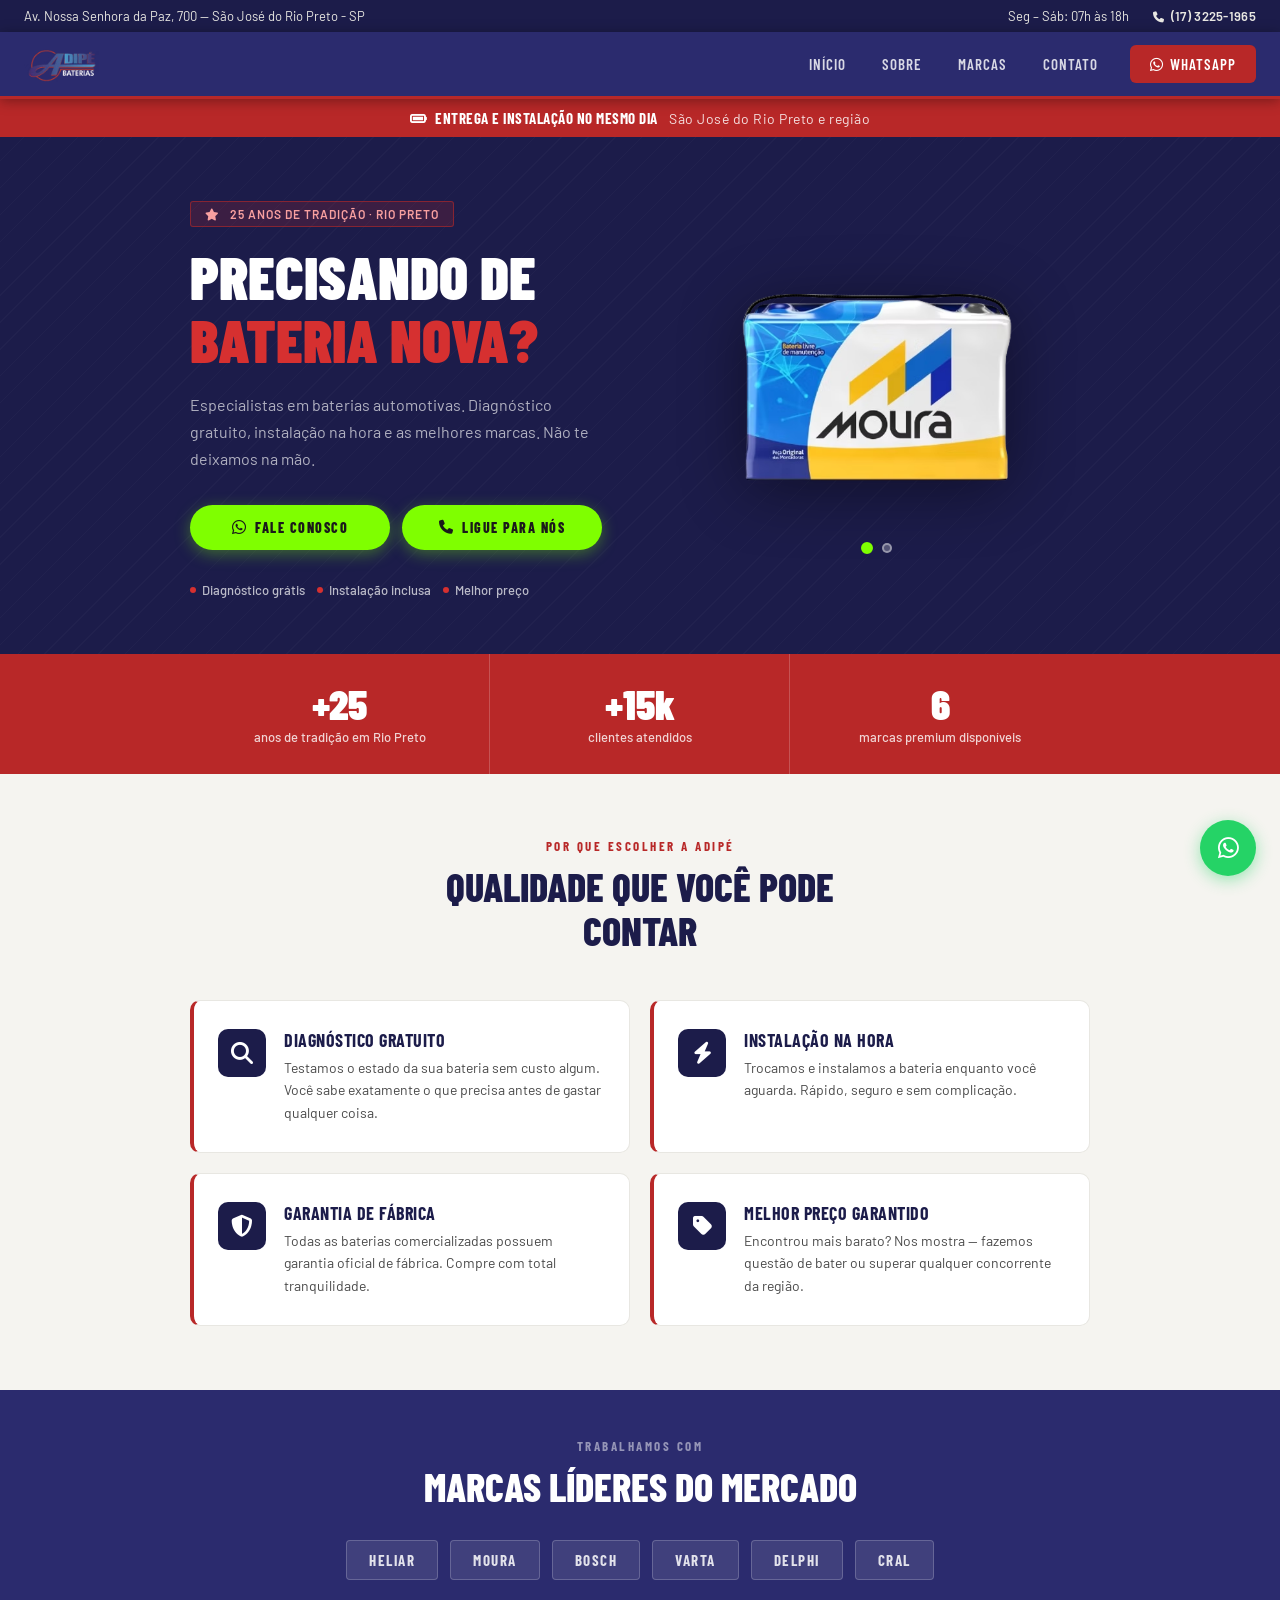
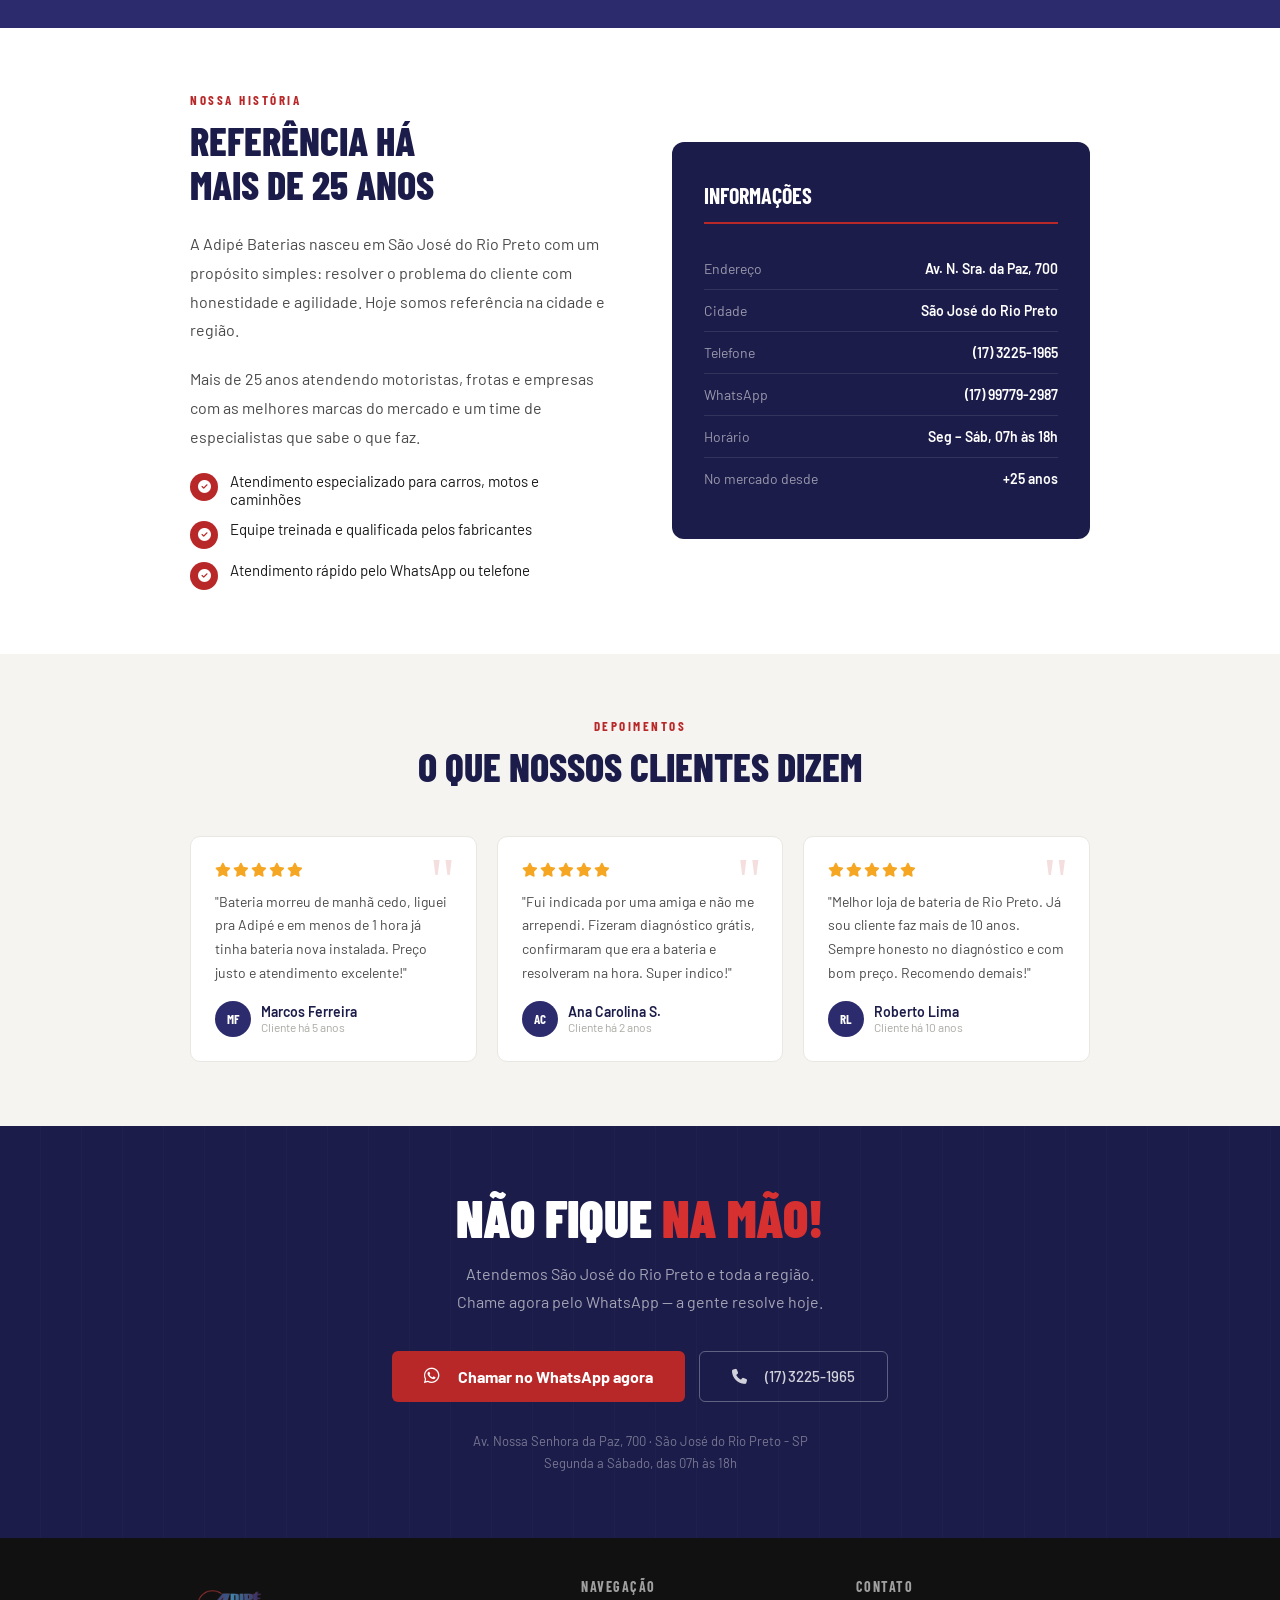
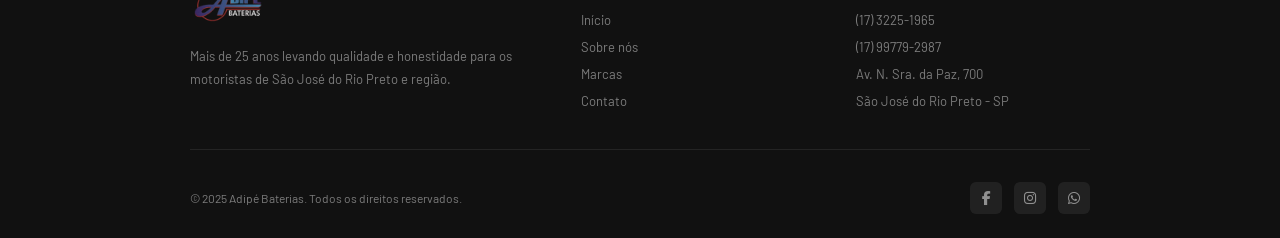
==== commit d1202386: "Update index.html" ====
--- a/index.html
+++ b/index.html
@@ -9,7 +9,7 @@
 <link rel="preconnect" href="https://fonts.gstatic.com" crossorigin>
 <link rel="stylesheet" href="https://cdnjs.cloudflare.com/ajax/libs/font-awesome/6.5.1/css/all.min.css">
 <link href="https://fonts.googleapis.com/css2?family=Barlow+Condensed:wght@400;600;700;800;900&family=Barlow:wght@400;500;600&display=swap" rel="stylesheet">
-<link rel="stylesheet" href="./assets/styles/style (1).css">
+<link rel="stylesheet" href="./assets/styles/style.css">
 
 </head>
 <body>
--- a/assets/styles/style.css
+++ b/assets/styles/style.css
@@ -0,0 +1,723 @@
+*, *::before, *::after { box-sizing: border-box; margin: 0; padding: 0; }
+
+:root {
+--navy: #2b2b6e;
+--navy-dark: #1c1c4a;
+--navy-light: #3d3d8f;
+--red: #b82828;
+--red-dark: #8f1e1e;
+--red-light: #d63030;
+--white: #ffffff;
+--off-white: #f5f4f0;
+--gray-light: #e8e7e2;
+--gray-mid: #aaa9a3;
+--gray-dark: #4a4a4a;
+--text: #1a1a1a;
+}
+
+html { scroll-behavior: smooth; }
+
+body {
+font-family: 'Barlow', sans-serif;
+color: var(--text);
+background: var(--white);
+overflow-x: hidden;
+}
+
+/* ── TOPBAR ── */
+.topbar {
+background: var(--navy-dark);
+padding: 8px 24px;
+display: flex;
+justify-content: space-between;
+align-items: center;
+font-size: 13px;
+color: var(--gray-light);
+}
+.topbar a { color: var(--gray-light); text-decoration: none; }
+.topbar-right { display: flex; gap: 24px; align-items: center; }
+.topbar-phone { color: #fff; font-weight: 600; letter-spacing: 0.3px; }
+
+/* ── NAV ── */
+nav {
+background: var(--navy);
+padding: 0 24px;
+display: flex;
+align-items: center;
+justify-content: space-between;
+position: sticky;
+top: 0;
+z-index: 100;
+box-shadow: 0 2px 12px rgba(0,0,0,0.35);
+border-bottom: 3px solid var(--red);
+}
+.nav-logo img { height: 64px; display: block; padding: 6px 0; }
+.nav-links { display: flex; gap: 4px; }
+.nav-links a {
+color: rgba(255,255,255,0.82);
+text-decoration: none;
+padding: 20px 16px;
+font-family: 'Barlow Condensed', sans-serif;
+font-size: 15px;
+font-weight: 600;
+letter-spacing: 1px;
+text-transform: uppercase;
+transition: color 0.2s, background 0.2s;
+display: block;
+}
+.nav-links a:hover { color: #fff; background: rgba(255,255,255,0.08); }
+.nav-cta-btn {
+background: var(--red);
+color: #fff !important;
+border-radius: 6px;
+padding: 10px 20px !important;
+margin: 8px 0 8px 12px;
+align-self: center;
+transition: background 0.2s !important;
+display: inline-flex !important;
+align-items: center;
+}
+.nav-cta-btn:hover { background: var(--red-dark) !important; }
+
+/* ── URGENCY BANNER ── */
+.urgency-banner {
+background: var(--red);
+color: #fff;
+text-align: center;
+padding: 10px 16px;
+font-family: 'Barlow Condensed', sans-serif;
+font-size: 15px;
+font-weight: 700;
+letter-spacing: 0.5px;
+text-transform: uppercase;
+}
+.urgency-banner span { opacity: 0.85; font-weight: 400; margin-left: 8px; text-transform: none; font-family: 'Barlow', sans-serif; font-size: 14px; }
+
+/* ── HERO ── */
+.hero {
+background: var(--navy-dark);
+position: relative;
+overflow: hidden;
+padding: 64px 24px 56px;
+}
+.hero::before {
+content: '';
+position: absolute;
+inset: 0;
+background: repeating-linear-gradient(
+    -45deg,
+    transparent,
+    transparent 18px,
+    rgba(255,255,255,0.025) 18px,
+    rgba(255,255,255,0.025) 19px
+);
+pointer-events: none;
+}
+.hero-inner {
+max-width: 900px;
+margin: 0 auto;
+position: relative;
+z-index: 1;
+display: grid;
+grid-template-columns: 1fr 1fr;
+gap: 48px;
+align-items: center;
+}
+.hero-badge {
+display: inline-flex;
+align-items: center;
+gap: 6px;
+background: rgba(184,40,40,0.2);
+border: 1px solid rgba(184,40,40,0.6);
+color: #f8a0a0;
+font-size: 12px;
+font-weight: 600;
+letter-spacing: 1px;
+text-transform: uppercase;
+padding: 5px 14px;
+border-radius: 3px;
+margin-bottom: 18px;
+}
+.hero-badge::before { font-family: 'Font Awesome 6 Free'; font-weight: 900; content: '\f005'; color: #f8a0a0; margin-right: 4px; }
+.hero h1 {
+font-family: 'Barlow Condensed', sans-serif;
+font-size: clamp(36px, 6vw, 60px);
+font-weight: 900;
+line-height: 1.05;
+color: #fff;
+text-transform: uppercase;
+margin-bottom: 20px;
+}
+.hero h1 em {
+color: var(--red-light);
+font-style: normal;
+display: block;
+}
+.hero-sub {
+color: rgba(255,255,255,0.65);
+font-size: 16px;
+line-height: 1.7;
+margin-bottom: 32px;
+max-width: 420px;
+}
+.hero-ctas { display: flex; gap: 12px; flex-wrap: wrap; margin-bottom: 32px; }
+.btn-whats {
+background: #25D366;
+color: #fff;
+border: none;
+border-radius: 6px;
+padding: 14px 24px;
+font-size: 15px;
+font-weight: 600;
+cursor: pointer;
+text-decoration: none;
+display: inline-flex;
+align-items: center;
+gap: 8px;
+transition: background 0.2s, transform 0.15s;
+font-family: 'Barlow', sans-serif;
+}
+.btn-whats:hover { background: #1da855; transform: translateY(-1px); }
+.btn-phone {
+background: transparent;
+color: #fff;
+border: 1.5px solid rgba(255,255,255,0.4);
+border-radius: 6px;
+padding: 13px 24px;
+font-size: 15px;
+font-weight: 500;
+cursor: pointer;
+text-decoration: none;
+display: inline-flex;
+align-items: center;
+gap: 8px;
+transition: border-color 0.2s, background 0.2s;
+font-family: 'Barlow', sans-serif;
+color: rgba(255,255,255,0.85);
+}
+.btn-phone:hover { border-color: #fff; background: rgba(255,255,255,0.08); }
+
+.hero-chips { display: flex; gap: 12px; flex-wrap: wrap; }
+.chip {
+display: flex;
+align-items: center;
+gap: 6px;
+font-size: 13px;
+color: rgba(255,255,255,0.7);
+font-weight: 500;
+}
+.chip-dot { width: 6px; height: 6px; border-radius: 50%; background: var(--red-light); flex-shrink: 0; }
+
+.hero-visual {
+display: flex;
+justify-content: center;
+align-items: center;
+}
+.hero-card-visual {
+background: rgba(255,255,255,0.06);
+border: 1px solid rgba(255,255,255,0.12);
+border-radius: 12px;
+padding: 32px 28px;
+text-align: center;
+backdrop-filter: blur(4px);
+}
+.hero-card-visual .battery-icon {
+font-size: 72px;
+line-height: 1;
+display: block;
+margin-bottom: 16px;
+filter: drop-shadow(0 0 20px rgba(184,40,40,0.5));
+animation: pulse-glow 2.5s ease-in-out infinite;
+}
+@keyframes pulse-glow {
+0%, 100% { filter: drop-shadow(0 0 12px rgba(184,40,40,0.4)); }
+50% { filter: drop-shadow(0 0 28px rgba(184,40,40,0.75)); }
+}
+.hero-card-visual p {
+color: rgba(255,255,255,0.6);
+font-size: 13px;
+margin-bottom: 20px;
+}
+.hero-card-visual .rating {
+color: #ffd060;
+font-size: 16px;
+letter-spacing: 2px;
+margin-bottom: 6px;
+}
+.hero-card-visual .rating-text {
+color: rgba(255,255,255,0.85);
+font-family: 'Barlow Condensed', sans-serif;
+font-size: 20px;
+font-weight: 700;
+}
+
+/* ── NÚMEROS ── */
+.numeros-section {
+background: var(--red);
+padding: 0;
+}
+.numeros-grid {
+max-width: 900px;
+margin: 0 auto;
+display: grid;
+grid-template-columns: repeat(3, 1fr);
+}
+.num-item {
+padding: 28px 24px;
+text-align: center;
+border-right: 1px solid rgba(255,255,255,0.2);
+}
+.num-item:last-child { border-right: none; }
+.num-val {
+font-family: 'Barlow Condensed', sans-serif;
+font-size: 42px;
+font-weight: 900;
+color: #fff;
+line-height: 1;
+display: block;
+}
+.num-label {
+font-size: 13px;
+color: rgba(255,255,255,0.8);
+margin-top: 4px;
+font-weight: 500;
+line-height: 1.4;
+}
+
+/* ── DIFERENCIAIS ── */
+.diferenciais-section {
+padding: 64px 24px;
+background: var(--off-white);
+}
+.section-header { text-align: center; margin-bottom: 48px; }
+.section-eyebrow {
+font-family: 'Barlow Condensed', sans-serif;
+font-size: 13px;
+font-weight: 700;
+letter-spacing: 2.5px;
+text-transform: uppercase;
+color: var(--red);
+margin-bottom: 10px;
+}
+.section-title {
+font-family: 'Barlow Condensed', sans-serif;
+font-size: clamp(28px, 4vw, 40px);
+font-weight: 800;
+color: var(--navy-dark);
+text-transform: uppercase;
+line-height: 1.1;
+}
+.dif-grid {
+max-width: 900px;
+margin: 0 auto;
+display: grid;
+grid-template-columns: repeat(2, 1fr);
+gap: 20px;
+}
+.dif-card {
+background: #fff;
+border-radius: 10px;
+padding: 28px 24px;
+border: 1px solid var(--gray-light);
+border-left: 4px solid var(--red);
+display: flex;
+gap: 18px;
+align-items: flex-start;
+transition: transform 0.2s, box-shadow 0.2s;
+}
+.dif-card:hover { transform: translateY(-3px); box-shadow: 0 8px 24px rgba(43,43,110,0.1); }
+.dif-icon {
+width: 48px;
+height: 48px;
+border-radius: 10px;
+background: var(--navy-dark);
+display: flex;
+align-items: center;
+justify-content: center;
+font-size: 22px;
+flex-shrink: 0;
+color: #ffffff;
+}
+.dif-title {
+font-family: 'Barlow Condensed', sans-serif;
+font-size: 18px;
+font-weight: 700;
+color: var(--navy-dark);
+text-transform: uppercase;
+letter-spacing: 0.5px;
+margin-bottom: 6px;
+}
+.dif-desc {
+font-size: 14px;
+color: var(--gray-dark);
+line-height: 1.6;
+}
+
+/* ── MARCAS ── */
+.marcas-section {
+background: var(--navy);
+padding: 48px 24px;
+text-align: center;
+}
+.marcas-section .section-title { color: #fff; margin-bottom: 32px; }
+.marcas-section .section-eyebrow { color: rgba(255,255,255,0.5); }
+.marcas-grid {
+display: flex;
+gap: 12px;
+flex-wrap: wrap;
+justify-content: center;
+max-width: 700px;
+margin: 0 auto;
+}
+.marca-pill {
+background: rgba(255,255,255,0.1);
+border: 1px solid rgba(255,255,255,0.2);
+color: rgba(255,255,255,0.85);
+font-family: 'Barlow Condensed', sans-serif;
+font-size: 15px;
+font-weight: 700;
+letter-spacing: 1.5px;
+text-transform: uppercase;
+padding: 10px 22px;
+border-radius: 4px;
+transition: background 0.2s, border-color 0.2s;
+}
+.marca-pill:hover { background: rgba(255,255,255,0.18); border-color: rgba(255,255,255,0.4); }
+
+/* ── SOBRE ── */
+.sobre-section {
+padding: 64px 24px;
+background: #fff;
+}
+.sobre-inner {
+max-width: 900px;
+margin: 0 auto;
+display: grid;
+grid-template-columns: 1fr 1fr;
+gap: 64px;
+align-items: center;
+}
+.sobre-content .section-header { text-align: left; margin-bottom: 24px; }
+.sobre-text { font-size: 16px; line-height: 1.8; color: var(--gray-dark); margin-bottom: 20px; }
+.sobre-destaques { display: flex; flex-direction: column; gap: 12px; }
+.sobre-item {
+display: flex;
+align-items: flex-start;
+gap: 12px;
+font-size: 15px;
+color: var(--text);
+}
+.sobre-item-icon {
+width: 28px;
+height: 28px;
+border-radius: 50%;
+background: var(--red);
+color: #fff;
+display: flex;
+align-items: center;
+justify-content: center;
+font-size: 13px;
+flex-shrink: 0;
+margin-top: 1px;
+}
+.sobre-visual {
+background: var(--navy-dark);
+border-radius: 12px;
+padding: 40px 32px;
+color: #fff;
+}
+.sobre-visual h3 {
+font-family: 'Barlow Condensed', sans-serif;
+font-size: 22px;
+font-weight: 700;
+text-transform: uppercase;
+margin-bottom: 24px;
+border-bottom: 2px solid var(--red);
+padding-bottom: 14px;
+}
+.sobre-info-item {
+display: flex;
+justify-content: space-between;
+align-items: center;
+padding: 12px 0;
+border-bottom: 1px solid rgba(255,255,255,0.1);
+font-size: 14px;
+}
+.sobre-info-item:last-child { border-bottom: none; }
+.sobre-info-label { color: rgba(255,255,255,0.55); }
+.sobre-info-value { font-weight: 600; color: #fff; }
+
+/* ── DEPOIMENTOS ── */
+.reviews-section {
+padding: 64px 24px;
+background: var(--off-white);
+}
+.reviews-grid {
+max-width: 900px;
+margin: 0 auto;
+display: grid;
+grid-template-columns: repeat(3, 1fr);
+gap: 20px;
+}
+.review-card {
+background: #fff;
+border-radius: 10px;
+padding: 24px;
+border: 1px solid var(--gray-light);
+position: relative;
+}
+.review-card::before {
+content: '"';
+position: absolute;
+top: 12px;
+right: 20px;
+font-size: 64px;
+line-height: 1;
+color: var(--red);
+font-family: Georgia, serif;
+opacity: 0.15;
+}
+.review-stars { color: #f5a623; font-size: 14px; letter-spacing: 2px; margin-bottom: 12px; }
+.review-text { font-size: 14px; color: var(--gray-dark); line-height: 1.7; margin-bottom: 16px; }
+.review-author { display: flex; align-items: center; gap: 10px; }
+.review-avatar {
+width: 36px; height: 36px; border-radius: 50%;
+background: var(--navy);
+color: #fff;
+display: flex; align-items: center; justify-content: center;
+font-size: 13px; font-weight: 700;
+font-family: 'Barlow Condensed', sans-serif;
+flex-shrink: 0;
+}
+.review-name { font-size: 14px; font-weight: 600; color: var(--navy-dark); }
+.review-since { font-size: 12px; color: var(--gray-mid); }
+
+/* ── CTA FINAL ── */
+.cta-section {
+background: var(--navy-dark);
+padding: 64px 24px;
+text-align: center;
+position: relative;
+overflow: hidden;
+}
+.cta-section::before {
+content: '';
+position: absolute;
+inset: 0;
+background: repeating-linear-gradient(
+    90deg,
+    transparent,
+    transparent 40px,
+    rgba(255,255,255,0.02) 40px,
+    rgba(255,255,255,0.02) 41px
+);
+}
+.cta-inner { position: relative; z-index: 1; max-width: 600px; margin: 0 auto; }
+.cta-section h2 {
+font-family: 'Barlow Condensed', sans-serif;
+font-size: clamp(32px, 5vw, 52px);
+font-weight: 900;
+color: #fff;
+text-transform: uppercase;
+line-height: 1.05;
+margin-bottom: 16px;
+}
+.cta-section h2 em { color: var(--red-light); font-style: normal; }
+.cta-section p { color: rgba(255,255,255,0.6); font-size: 16px; margin-bottom: 36px; line-height: 1.7; }
+.cta-btns { display: flex; gap: 14px; justify-content: center; flex-wrap: wrap; margin-bottom: 28px; }
+.btn-cta-main {
+background: var(--red);
+color: #fff;
+border: none;
+border-radius: 6px;
+padding: 16px 32px;
+font-size: 16px;
+font-weight: 700;
+cursor: pointer;
+text-decoration: none;
+display: inline-flex;
+align-items: center;
+gap: 10px;
+transition: background 0.2s, transform 0.15s;
+font-family: 'Barlow', sans-serif;
+}
+.btn-cta-main:hover { background: var(--red-dark); transform: translateY(-2px); }
+.btn-cta-secondary {
+background: transparent;
+color: rgba(255,255,255,0.8);
+border: 1.5px solid rgba(255,255,255,0.3);
+border-radius: 6px;
+padding: 15px 32px;
+font-size: 15px;
+font-weight: 500;
+cursor: pointer;
+text-decoration: none;
+display: inline-flex;
+align-items: center;
+gap: 10px;
+transition: all 0.2s;
+font-family: 'Barlow', sans-serif;
+}
+.btn-cta-secondary:hover { border-color: #fff; color: #fff; background: rgba(255,255,255,0.08); }
+.cta-address {
+color: rgba(255,255,255,0.4);
+font-size: 13px;
+line-height: 1.7;
+}
+
+/* ── RODAPÉ ── */
+footer {
+background: #111;
+padding: 40px 24px 24px;
+color: rgba(255,255,255,0.45);
+}
+.footer-inner {
+max-width: 900px;
+margin: 0 auto;
+}
+.footer-top {
+display: grid;
+grid-template-columns: 1.5fr 1fr 1fr;
+gap: 40px;
+margin-bottom: 32px;
+padding-bottom: 32px;
+border-bottom: 1px solid rgba(255,255,255,0.08);
+}
+.footer-brand img { height: 52px; opacity: 0.85; margin-bottom: 12px; }
+.footer-desc { font-size: 13px; line-height: 1.8; }
+.footer-col h4 {
+font-family: 'Barlow Condensed', sans-serif;
+font-size: 14px;
+font-weight: 700;
+letter-spacing: 1.5px;
+text-transform: uppercase;
+color: rgba(255,255,255,0.6);
+margin-bottom: 14px;
+}
+.footer-col ul { list-style: none; }
+.footer-col ul li { margin-bottom: 8px; }
+.footer-col ul li a { color: rgba(255,255,255,0.45); text-decoration: none; font-size: 13px; transition: color 0.2s; }
+.footer-col ul li a:hover { color: rgba(255,255,255,0.8); }
+.footer-bottom {
+display: flex;
+justify-content: space-between;
+align-items: center;
+font-size: 12px;
+}
+.footer-social { display: flex; gap: 12px; }
+.social-link {
+width: 32px; height: 32px; border-radius: 6px;
+background: rgba(255,255,255,0.07);
+display: flex; align-items: center; justify-content: center;
+font-size: 14px; text-decoration: none; color: rgba(255,255,255,0.5);
+transition: background 0.2s, color 0.2s;
+}
+.social-link:hover { background: var(--red); color: #fff; }
+
+/* ── WHATSAPP FLOAT ── */
+.whats-float {
+position: fixed;
+bottom: 24px;
+right: 24px;
+width: 56px;
+height: 56px;
+border-radius: 50%;
+background: #25D366;
+display: flex;
+align-items: center;
+justify-content: center;
+font-size: 24px; color: #fff;
+text-decoration: none;
+box-shadow: 0 4px 16px rgba(37,211,102,0.45);
+z-index: 999;
+transition: transform 0.2s;
+animation: float-in 0.6s ease 1s both;
+}
+.whats-float:hover { transform: scale(1.1); }
+@keyframes float-in {
+from { opacity: 0; transform: translateY(20px); }
+to { opacity: 1; transform: translateY(0); }
+}
+
+/* ── RESPONSIVO ── */
+@media (max-width: 768px) {
+.topbar-left { display: none; }
+.nav-links { display: none; }
+.hero-inner { grid-template-columns: 1fr; }
+.hero-visual { display: none; }
+.numeros-grid { grid-template-columns: 1fr 1fr; }
+.numeros-grid .num-item:nth-child(3) { grid-column: 1 / -1; border-right: none; border-top: 1px solid rgba(255,255,255,0.2); }
+.dif-grid { grid-template-columns: 1fr; }
+.reviews-grid { grid-template-columns: 1fr; }
+.sobre-inner { grid-template-columns: 1fr; }
+.footer-top { grid-template-columns: 1fr; gap: 28px; }
+.footer-bottom { flex-direction: column; gap: 16px; text-align: center; }
+.cta-btns { flex-direction: column; align-items: center; }
+.btn-cta-main, .btn-cta-secondary { width: 100%; max-width: 320px; justify-content: center; }
+.hero-ctas { flex-direction: column; }
+.btn-whats, .btn-phone { justify-content: center; }
+}
+
+/* ── BATTERY CAROUSEL ── */
+.battery-carousel {
+position: relative;
+display: flex;
+flex-direction: column;
+align-items: center;
+gap: 16px;
+width: 100%;
+}
+.battery-slide {
+display: none;
+animation: fadeSlide 0.5s ease;
+}
+.battery-slide.active { display: flex; justify-content: center; }
+@keyframes fadeSlide {
+from { opacity: 0; transform: scale(0.96); }
+to   { opacity: 1; transform: scale(1); }
+}
+.battery-img {
+max-width: 340px;
+width: 100%;
+height: auto;
+filter: drop-shadow(0 8px 32px rgba(0,0,0,0.45));
+transition: transform 0.3s;
+}
+.battery-img:hover { transform: scale(1.04); }
+.carousel-dots { display: flex; gap: 10px; }
+.dot {
+width: 10px; height: 10px; border-radius: 50%;
+background: rgba(255,255,255,0.25);
+border: 2px solid rgba(255,255,255,0.4);
+cursor: pointer; transition: background 0.2s, transform 0.2s;
+padding: 0;
+}
+.dot.active { background: #7fff00; border-color: #7fff00; transform: scale(1.2); }
+.dot:hover { background: rgba(255,255,255,0.55); }
+
+/* ── HERO GREEN BUTTONS ── */
+.btn-hero-green {
+background: #7fff00;
+color: #1a1a1a;
+border: none;
+border-radius: 50px;
+padding: 14px 36px;
+font-size: 14px;
+font-weight: 800;
+letter-spacing: 1.5px;
+cursor: pointer;
+text-decoration: none;
+display: inline-flex;
+align-items: center;
+justify-content: center;
+font-family: 'Barlow Condensed', sans-serif;
+text-transform: uppercase;
+transition: background 0.2s, transform 0.15s, box-shadow 0.2s;
+box-shadow: 0 4px 16px rgba(127,255,0,0.35);
+min-width: 200px;
+}
+.btn-hero-green:hover {
+background: #90ff1a;
+transform: translateY(-2px);
+box-shadow: 0 8px 24px rgba(127,255,0,0.5);
+}
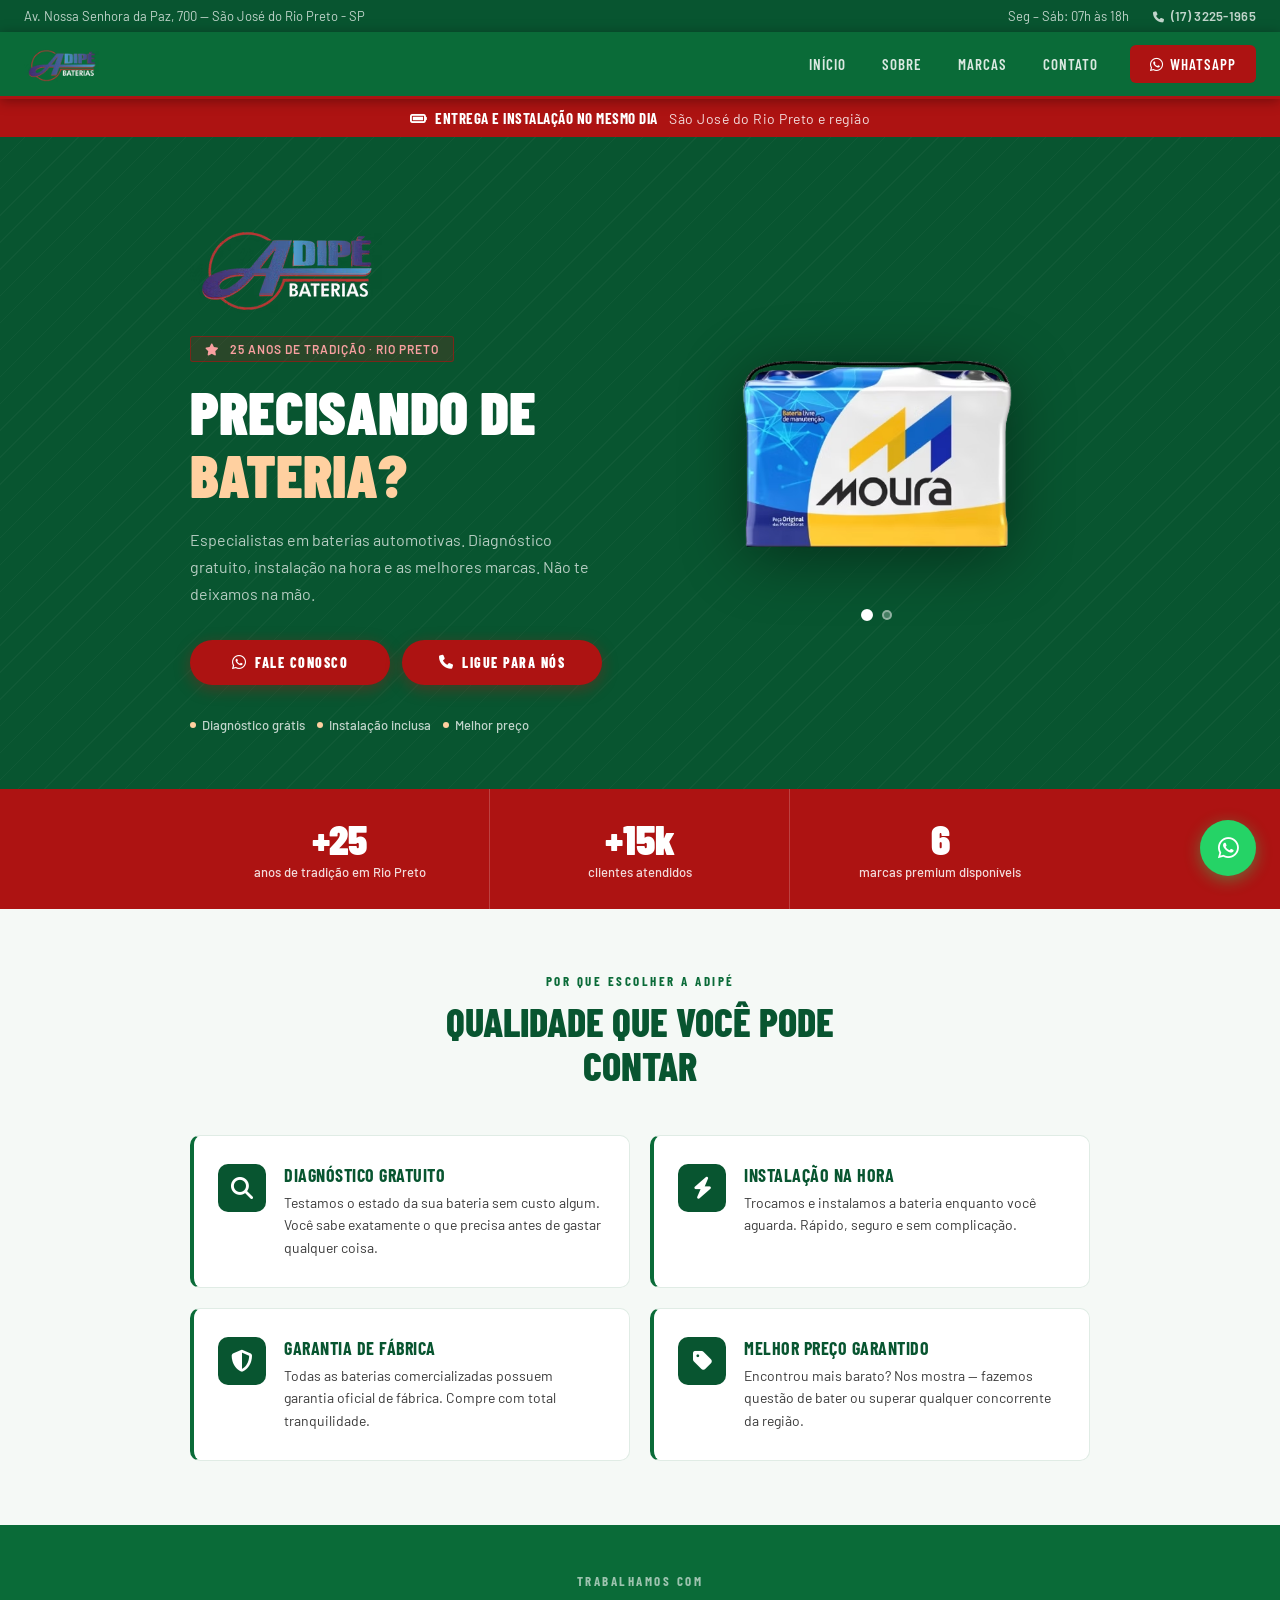
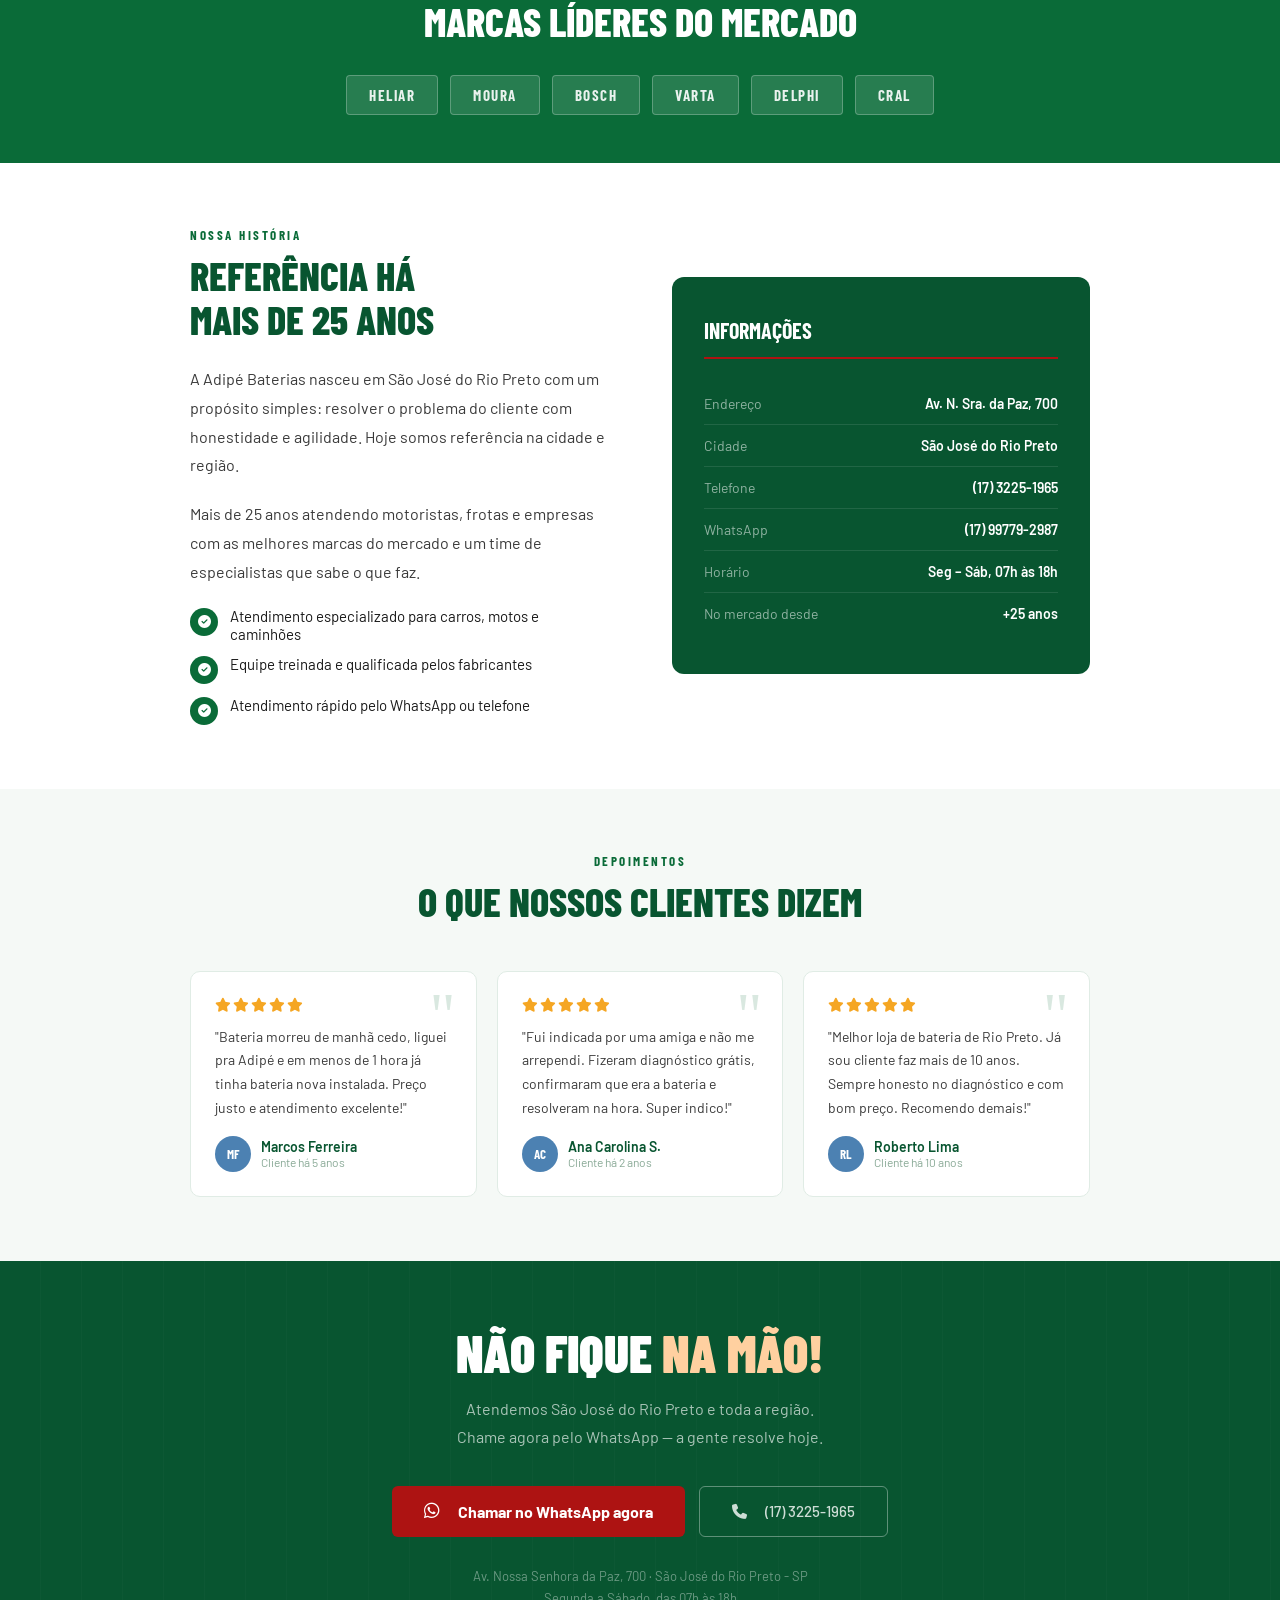
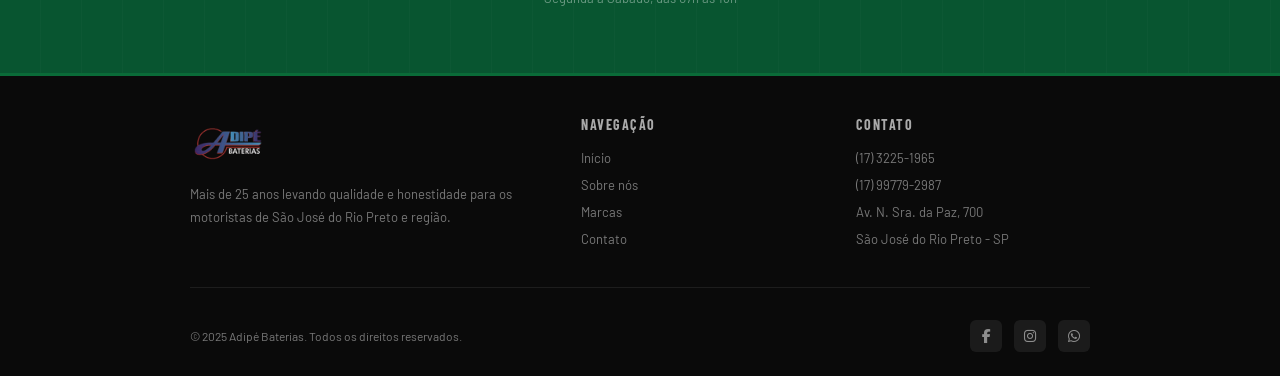
==== commit 2c919e48: "Update index.html" ====
--- a/index.html
+++ b/index.html
@@ -45,8 +45,9 @@
 <section class="hero" id="inicio">
   <div class="hero-inner">
     <div class="hero-content">
+      <img src="[data-uri]" alt="">
       <div class="hero-badge">25 anos de tradição · Rio Preto</div>
-      <h1>Precisando de<em>Bateria Nova?</em></h1>
+      <h1>Precisando de<em>Bateria?</em></h1>
       <p class="hero-sub">Especialistas em baterias automotivas. Diagnóstico gratuito, instalação na hora e as melhores marcas. Não te deixamos na mão.</p>
       <div class="hero-ctas">
         <a href="https://api.whatsapp.com/send?phone=5517997792987" target="_blank" class="btn-hero-green">
--- a/assets/styles/style.css
+++ b/assets/styles/style.css
@@ -1,18 +1,26 @@
 *, *::before, *::after { box-sizing: border-box; margin: 0; padding: 0; }
 
 :root {
---navy: #2b2b6e;
---navy-dark: #1c1c4a;
---navy-light: #3d3d8f;
---red: #b82828;
---red-dark: #8f1e1e;
---red-light: #d63030;
+/* Cores da Identidade Visual Adipé Baterias */
+--green: #0A6B38;
+--green-dark: #085530;
+--green-light: #0d8245;
+--red: #AD1312;
+--red-dark: #8f0f0f;
+--red-light: #c91716;
+--blue: #4C81B2;
+--blue-dark: #3a6690;
+--blue-light: #5f94c5;
 --white: #ffffff;
---off-white: #f5f4f0;
---gray-light: #e8e7e2;
---gray-mid: #aaa9a3;
---gray-dark: #4a4a4a;
+--off-white: #f5f9f6;
+--gray-light: #e0ece5;
+--gray-mid: #8aaa97;
+--gray-dark: #3a3a3a;
 --text: #1a1a1a;
+/* Mapeamentos legados para evitar quebras */
+--navy: var(--green);
+--navy-dark: var(--green-dark);
+--navy-light: var(--green-light);
 }
 
 html { scroll-behavior: smooth; }
@@ -26,21 +34,21 @@
 
 /* ── TOPBAR ── */
 .topbar {
-background: var(--navy-dark);
+background: var(--green-dark);
 padding: 8px 24px;
 display: flex;
 justify-content: space-between;
 align-items: center;
 font-size: 13px;
-color: var(--gray-light);
-}
-.topbar a { color: var(--gray-light); text-decoration: none; }
+color: rgba(255,255,255,0.75);
+}
+.topbar a { color: rgba(255,255,255,0.75); text-decoration: none; }
 .topbar-right { display: flex; gap: 24px; align-items: center; }
 .topbar-phone { color: #fff; font-weight: 600; letter-spacing: 0.3px; }
 
 /* ── NAV ── */
 nav {
-background: var(--navy);
+background: var(--green);
 padding: 0 24px;
 display: flex;
 align-items: center;
@@ -54,7 +62,7 @@
 .nav-logo img { height: 64px; display: block; padding: 6px 0; }
 .nav-links { display: flex; gap: 4px; }
 .nav-links a {
-color: rgba(255,255,255,0.82);
+color: rgba(255,255,255,0.85);
 text-decoration: none;
 padding: 20px 16px;
 font-family: 'Barlow Condensed', sans-serif;
@@ -65,7 +73,7 @@
 transition: color 0.2s, background 0.2s;
 display: block;
 }
-.nav-links a:hover { color: #fff; background: rgba(255,255,255,0.08); }
+.nav-links a:hover { color: #fff; background: rgba(255,255,255,0.1); }
 .nav-cta-btn {
 background: var(--red);
 color: #fff !important;
@@ -95,7 +103,7 @@
 
 /* ── HERO ── */
 .hero {
-background: var(--navy-dark);
+background: var(--green-dark);
 position: relative;
 overflow: hidden;
 padding: 64px 24px 56px;
@@ -108,8 +116,8 @@
     -45deg,
     transparent,
     transparent 18px,
-    rgba(255,255,255,0.025) 18px,
-    rgba(255,255,255,0.025) 19px
+    rgba(255,255,255,0.03) 18px,
+    rgba(255,255,255,0.03) 19px
 );
 pointer-events: none;
 }
@@ -127,8 +135,8 @@
 display: inline-flex;
 align-items: center;
 gap: 6px;
-background: rgba(184,40,40,0.2);
-border: 1px solid rgba(184,40,40,0.6);
+background: rgba(173,19,18,0.2);
+border: 1px solid rgba(173,19,18,0.6);
 color: #f8a0a0;
 font-size: 12px;
 font-weight: 600;
@@ -149,12 +157,12 @@
 margin-bottom: 20px;
 }
 .hero h1 em {
-color: var(--red-light);
+color: #ffd0a0;
 font-style: normal;
 display: block;
 }
 .hero-sub {
-color: rgba(255,255,255,0.65);
+color: rgba(255,255,255,0.7);
 font-size: 16px;
 line-height: 1.7;
 margin-bottom: 32px;
@@ -180,7 +188,7 @@
 .btn-whats:hover { background: #1da855; transform: translateY(-1px); }
 .btn-phone {
 background: transparent;
-color: #fff;
+color: rgba(255,255,255,0.85);
 border: 1.5px solid rgba(255,255,255,0.4);
 border-radius: 6px;
 padding: 13px 24px;
@@ -193,9 +201,8 @@
 gap: 8px;
 transition: border-color 0.2s, background 0.2s;
 font-family: 'Barlow', sans-serif;
-color: rgba(255,255,255,0.85);
-}
-.btn-phone:hover { border-color: #fff; background: rgba(255,255,255,0.08); }
+}
+.btn-phone:hover { border-color: #fff; background: rgba(255,255,255,0.1); }
 
 .hero-chips { display: flex; gap: 12px; flex-wrap: wrap; }
 .chip {
@@ -203,10 +210,10 @@
 align-items: center;
 gap: 6px;
 font-size: 13px;
-color: rgba(255,255,255,0.7);
+color: rgba(255,255,255,0.75);
 font-weight: 500;
 }
-.chip-dot { width: 6px; height: 6px; border-radius: 50%; background: var(--red-light); flex-shrink: 0; }
+.chip-dot { width: 6px; height: 6px; border-radius: 50%; background: #ffd0a0; flex-shrink: 0; }
 
 .hero-visual {
 display: flex;
@@ -214,8 +221,8 @@
 align-items: center;
 }
 .hero-card-visual {
-background: rgba(255,255,255,0.06);
-border: 1px solid rgba(255,255,255,0.12);
+background: rgba(255,255,255,0.08);
+border: 1px solid rgba(255,255,255,0.15);
 border-radius: 12px;
 padding: 32px 28px;
 text-align: center;
@@ -226,15 +233,15 @@
 line-height: 1;
 display: block;
 margin-bottom: 16px;
-filter: drop-shadow(0 0 20px rgba(184,40,40,0.5));
+filter: drop-shadow(0 0 20px rgba(173,19,18,0.5));
 animation: pulse-glow 2.5s ease-in-out infinite;
 }
 @keyframes pulse-glow {
-0%, 100% { filter: drop-shadow(0 0 12px rgba(184,40,40,0.4)); }
-50% { filter: drop-shadow(0 0 28px rgba(184,40,40,0.75)); }
+0%, 100% { filter: drop-shadow(0 0 12px rgba(173,19,18,0.4)); }
+50% { filter: drop-shadow(0 0 28px rgba(173,19,18,0.75)); }
 }
 .hero-card-visual p {
-color: rgba(255,255,255,0.6);
+color: rgba(255,255,255,0.65);
 font-size: 13px;
 margin-bottom: 20px;
 }
@@ -278,7 +285,7 @@
 }
 .num-label {
 font-size: 13px;
-color: rgba(255,255,255,0.8);
+color: rgba(255,255,255,0.85);
 margin-top: 4px;
 font-weight: 500;
 line-height: 1.4;
@@ -296,14 +303,14 @@
 font-weight: 700;
 letter-spacing: 2.5px;
 text-transform: uppercase;
-color: var(--red);
+color: var(--green);
 margin-bottom: 10px;
 }
 .section-title {
 font-family: 'Barlow Condensed', sans-serif;
 font-size: clamp(28px, 4vw, 40px);
 font-weight: 800;
-color: var(--navy-dark);
+color: var(--green-dark);
 text-transform: uppercase;
 line-height: 1.1;
 }
@@ -319,18 +326,18 @@
 border-radius: 10px;
 padding: 28px 24px;
 border: 1px solid var(--gray-light);
-border-left: 4px solid var(--red);
+border-left: 4px solid var(--green);
 display: flex;
 gap: 18px;
 align-items: flex-start;
 transition: transform 0.2s, box-shadow 0.2s;
 }
-.dif-card:hover { transform: translateY(-3px); box-shadow: 0 8px 24px rgba(43,43,110,0.1); }
+.dif-card:hover { transform: translateY(-3px); box-shadow: 0 8px 24px rgba(10,107,56,0.12); }
 .dif-icon {
 width: 48px;
 height: 48px;
 border-radius: 10px;
-background: var(--navy-dark);
+background: var(--green-dark);
 display: flex;
 align-items: center;
 justify-content: center;
@@ -342,7 +349,7 @@
 font-family: 'Barlow Condensed', sans-serif;
 font-size: 18px;
 font-weight: 700;
-color: var(--navy-dark);
+color: var(--green-dark);
 text-transform: uppercase;
 letter-spacing: 0.5px;
 margin-bottom: 6px;
@@ -355,12 +362,12 @@
 
 /* ── MARCAS ── */
 .marcas-section {
-background: var(--navy);
+background: var(--green);
 padding: 48px 24px;
 text-align: center;
 }
 .marcas-section .section-title { color: #fff; margin-bottom: 32px; }
-.marcas-section .section-eyebrow { color: rgba(255,255,255,0.5); }
+.marcas-section .section-eyebrow { color: rgba(255,255,255,0.6); }
 .marcas-grid {
 display: flex;
 gap: 12px;
@@ -370,9 +377,9 @@
 margin: 0 auto;
 }
 .marca-pill {
-background: rgba(255,255,255,0.1);
-border: 1px solid rgba(255,255,255,0.2);
-color: rgba(255,255,255,0.85);
+background: rgba(255,255,255,0.12);
+border: 1px solid rgba(255,255,255,0.25);
+color: rgba(255,255,255,0.9);
 font-family: 'Barlow Condensed', sans-serif;
 font-size: 15px;
 font-weight: 700;
@@ -382,7 +389,7 @@
 border-radius: 4px;
 transition: background 0.2s, border-color 0.2s;
 }
-.marca-pill:hover { background: rgba(255,255,255,0.18); border-color: rgba(255,255,255,0.4); }
+.marca-pill:hover { background: rgba(255,255,255,0.22); border-color: rgba(255,255,255,0.5); }
 
 /* ── SOBRE ── */
 .sobre-section {
@@ -411,7 +418,7 @@
 width: 28px;
 height: 28px;
 border-radius: 50%;
-background: var(--red);
+background: var(--green);
 color: #fff;
 display: flex;
 align-items: center;
@@ -421,7 +428,7 @@
 margin-top: 1px;
 }
 .sobre-visual {
-background: var(--navy-dark);
+background: var(--green-dark);
 border-radius: 12px;
 padding: 40px 32px;
 color: #fff;
@@ -473,7 +480,7 @@
 right: 20px;
 font-size: 64px;
 line-height: 1;
-color: var(--red);
+color: var(--green);
 font-family: Georgia, serif;
 opacity: 0.15;
 }
@@ -482,19 +489,19 @@
 .review-author { display: flex; align-items: center; gap: 10px; }
 .review-avatar {
 width: 36px; height: 36px; border-radius: 50%;
-background: var(--navy);
+background: var(--blue);
 color: #fff;
 display: flex; align-items: center; justify-content: center;
 font-size: 13px; font-weight: 700;
 font-family: 'Barlow Condensed', sans-serif;
 flex-shrink: 0;
 }
-.review-name { font-size: 14px; font-weight: 600; color: var(--navy-dark); }
+.review-name { font-size: 14px; font-weight: 600; color: var(--green-dark); }
 .review-since { font-size: 12px; color: var(--gray-mid); }
 
 /* ── CTA FINAL ── */
 .cta-section {
-background: var(--navy-dark);
+background: var(--green-dark);
 padding: 64px 24px;
 text-align: center;
 position: relative;
@@ -522,8 +529,8 @@
 line-height: 1.05;
 margin-bottom: 16px;
 }
-.cta-section h2 em { color: var(--red-light); font-style: normal; }
-.cta-section p { color: rgba(255,255,255,0.6); font-size: 16px; margin-bottom: 36px; line-height: 1.7; }
+.cta-section h2 em { color: #ffd0a0; font-style: normal; }
+.cta-section p { color: rgba(255,255,255,0.65); font-size: 16px; margin-bottom: 36px; line-height: 1.7; }
 .cta-btns { display: flex; gap: 14px; justify-content: center; flex-wrap: wrap; margin-bottom: 28px; }
 .btn-cta-main {
 background: var(--red);
@@ -545,7 +552,7 @@
 .btn-cta-secondary {
 background: transparent;
 color: rgba(255,255,255,0.8);
-border: 1.5px solid rgba(255,255,255,0.3);
+border: 1.5px solid rgba(255,255,255,0.35);
 border-radius: 6px;
 padding: 15px 32px;
 font-size: 15px;
@@ -558,7 +565,7 @@
 transition: all 0.2s;
 font-family: 'Barlow', sans-serif;
 }
-.btn-cta-secondary:hover { border-color: #fff; color: #fff; background: rgba(255,255,255,0.08); }
+.btn-cta-secondary:hover { border-color: #fff; color: #fff; background: rgba(255,255,255,0.1); }
 .cta-address {
 color: rgba(255,255,255,0.4);
 font-size: 13px;
@@ -567,9 +574,10 @@
 
 /* ── RODAPÉ ── */
 footer {
-background: #111;
+background: #0a0a0a;
 padding: 40px 24px 24px;
 color: rgba(255,255,255,0.45);
+border-top: 3px solid var(--green);
 }
 .footer-inner {
 max-width: 900px;
@@ -583,7 +591,7 @@
 padding-bottom: 32px;
 border-bottom: 1px solid rgba(255,255,255,0.08);
 }
-.footer-brand img { height: 52px; opacity: 0.85; margin-bottom: 12px; }
+.footer-brand img { height: 52px; opacity: 0.9; margin-bottom: 12px; }
 .footer-desc { font-size: 13px; line-height: 1.8; }
 .footer-col h4 {
 font-family: 'Barlow Condensed', sans-serif;
@@ -591,13 +599,13 @@
 font-weight: 700;
 letter-spacing: 1.5px;
 text-transform: uppercase;
-color: rgba(255,255,255,0.6);
+color: rgba(255,255,255,0.65);
 margin-bottom: 14px;
 }
 .footer-col ul { list-style: none; }
 .footer-col ul li { margin-bottom: 8px; }
 .footer-col ul li a { color: rgba(255,255,255,0.45); text-decoration: none; font-size: 13px; transition: color 0.2s; }
-.footer-col ul li a:hover { color: rgba(255,255,255,0.8); }
+.footer-col ul li a:hover { color: rgba(255,255,255,0.85); }
 .footer-bottom {
 display: flex;
 justify-content: space-between;
@@ -612,7 +620,7 @@
 font-size: 14px; text-decoration: none; color: rgba(255,255,255,0.5);
 transition: background 0.2s, color 0.2s;
 }
-.social-link:hover { background: var(--red); color: #fff; }
+.social-link:hover { background: var(--green); color: #fff; }
 
 /* ── WHATSAPP FLOAT ── */
 .whats-float {
@@ -692,13 +700,13 @@
 cursor: pointer; transition: background 0.2s, transform 0.2s;
 padding: 0;
 }
-.dot.active { background: #7fff00; border-color: #7fff00; transform: scale(1.2); }
-.dot:hover { background: rgba(255,255,255,0.55); }
-
-/* ── HERO GREEN BUTTONS ── */
+.dot.active { background: #fff; border-color: #fff; transform: scale(1.2); }
+.dot:hover { background: rgba(255,255,255,0.6); }
+
+/* ── HERO BUTTONS ── */
 .btn-hero-green {
-background: #7fff00;
-color: #1a1a1a;
+background: var(--red);
+color: #fff;
 border: none;
 border-radius: 50px;
 padding: 14px 36px;
@@ -713,11 +721,11 @@
 font-family: 'Barlow Condensed', sans-serif;
 text-transform: uppercase;
 transition: background 0.2s, transform 0.15s, box-shadow 0.2s;
-box-shadow: 0 4px 16px rgba(127,255,0,0.35);
+box-shadow: 0 4px 16px rgba(173,19,18,0.4);
 min-width: 200px;
 }
 .btn-hero-green:hover {
-background: #90ff1a;
+background: var(--red-dark);
 transform: translateY(-2px);
-box-shadow: 0 8px 24px rgba(127,255,0,0.5);
-}+box-shadow: 0 8px 24px rgba(173,19,18,0.55);
+}
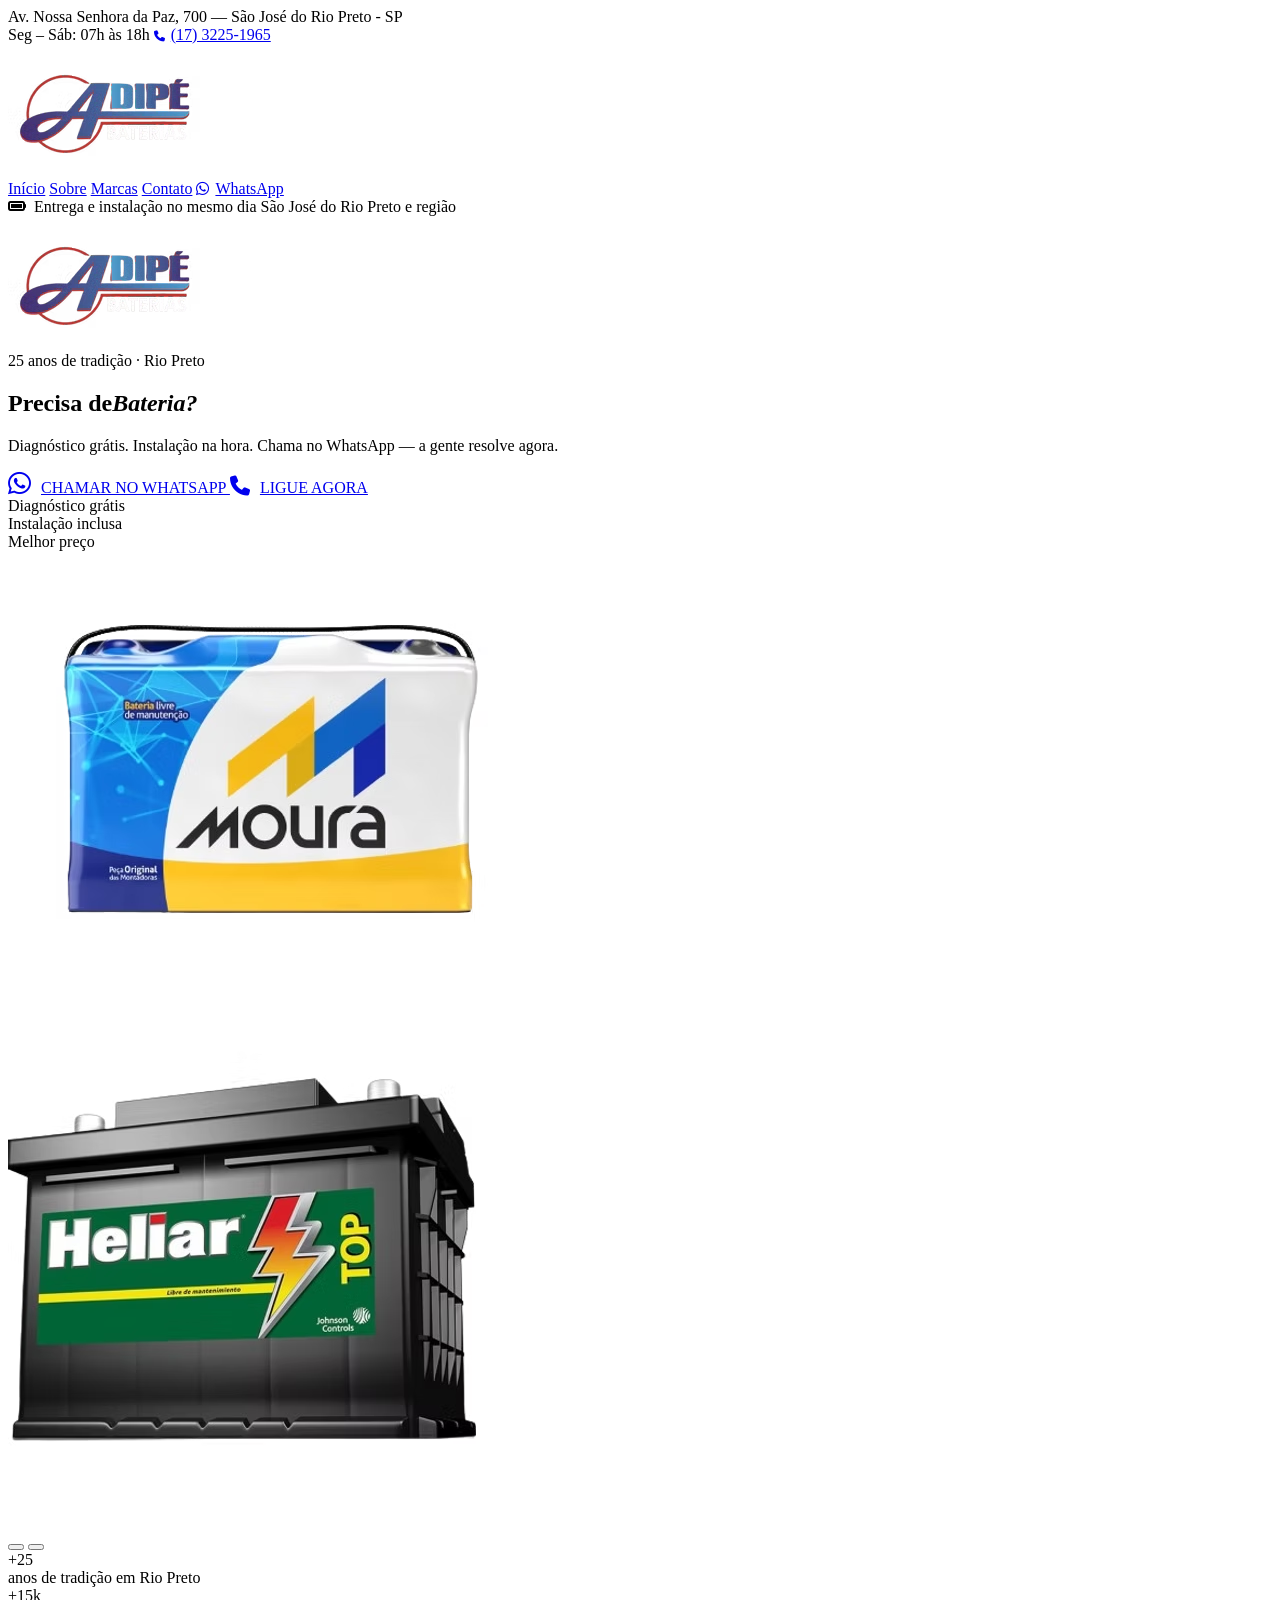
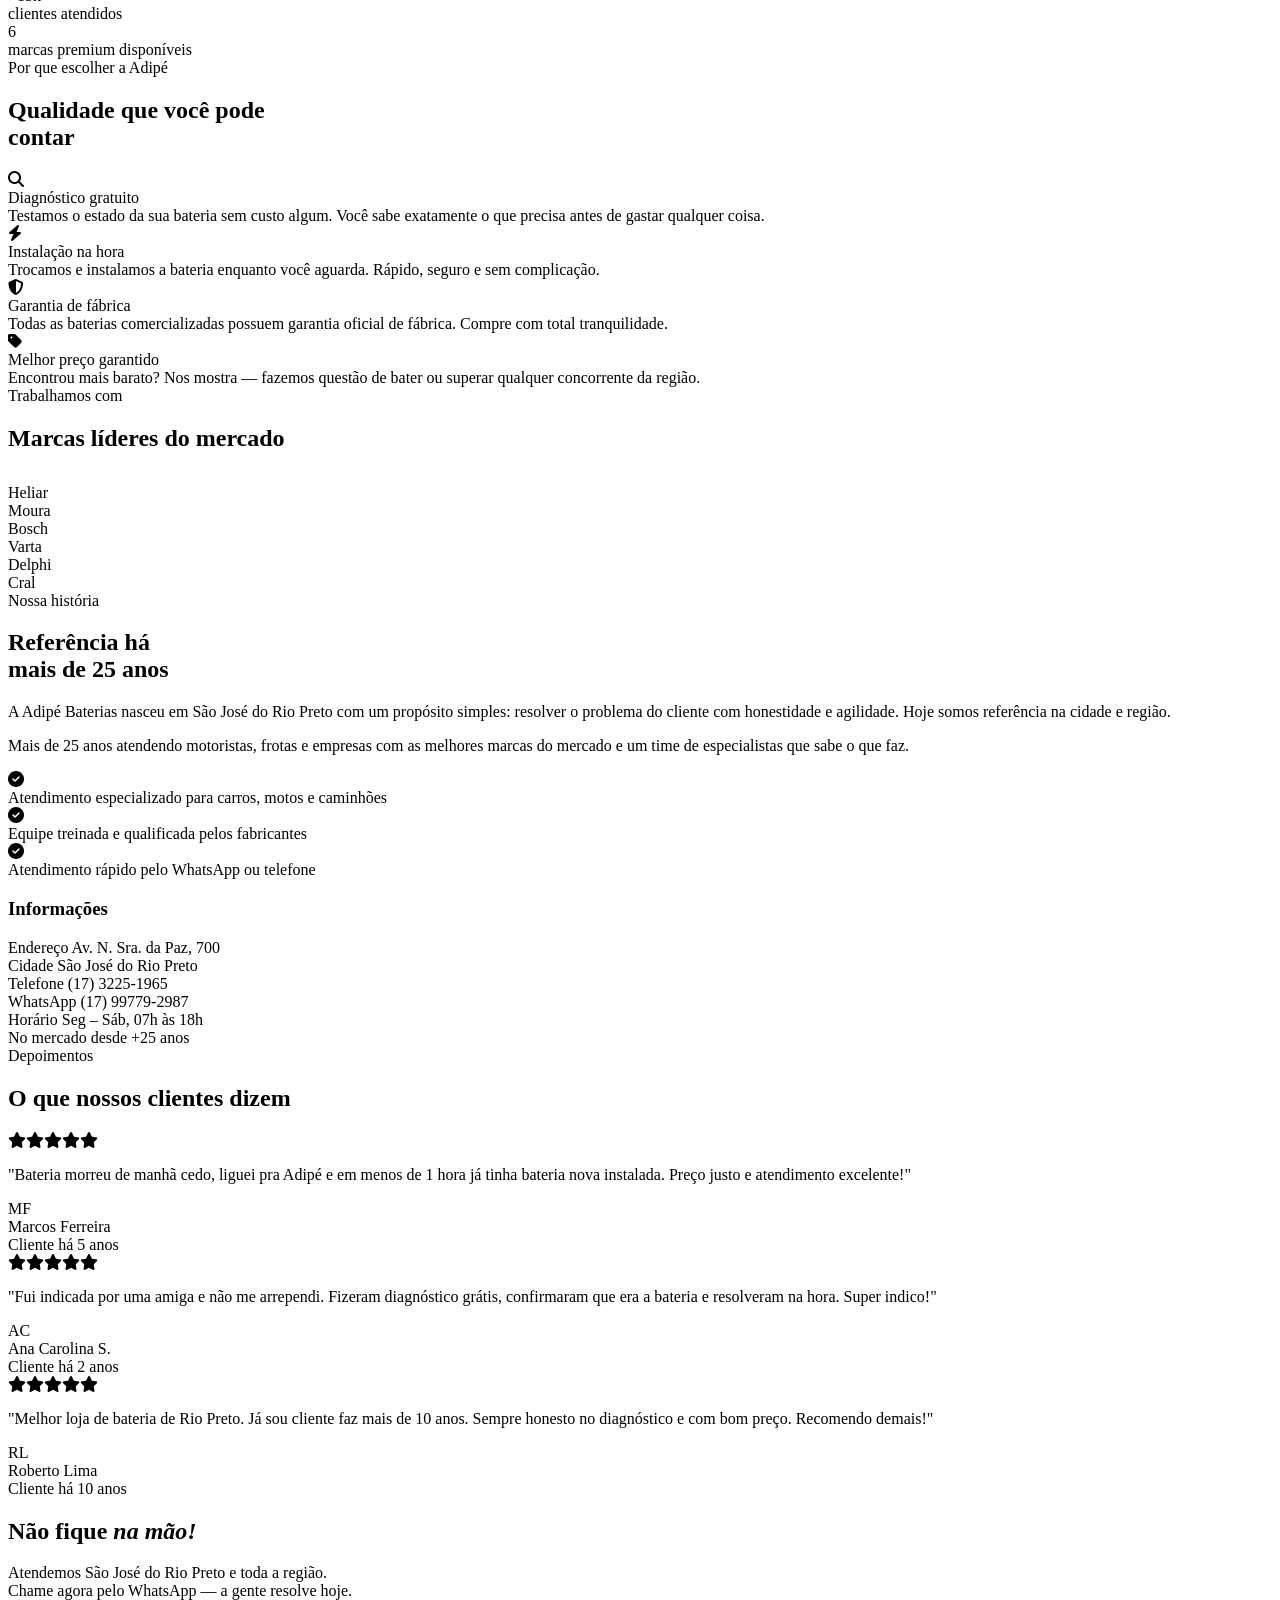
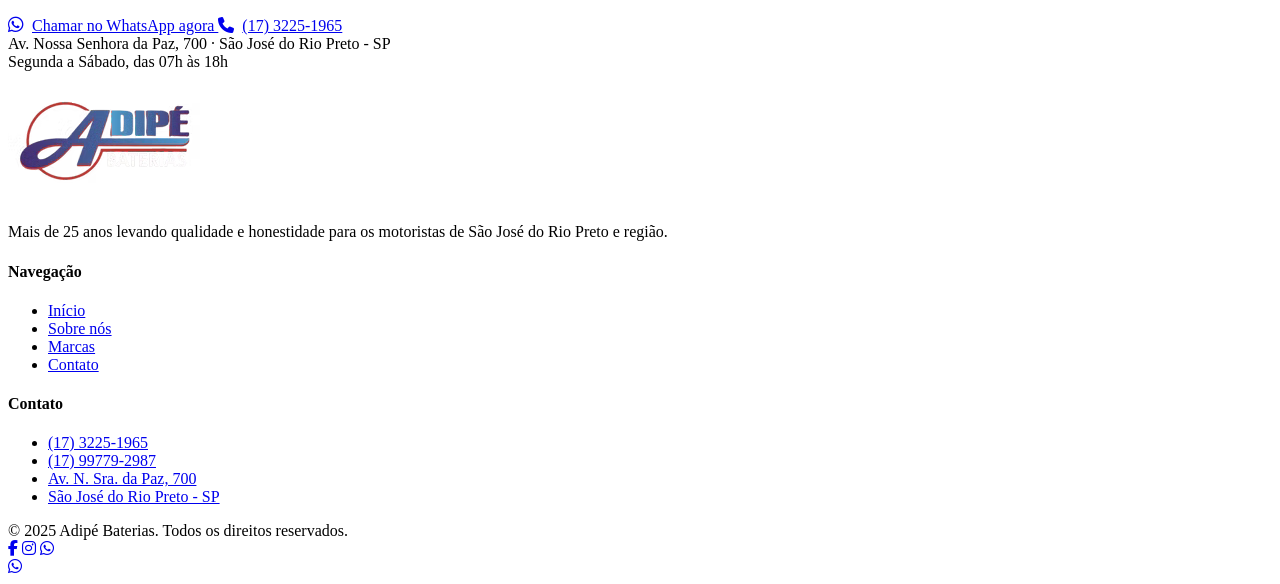
==== commit 6a28f54e: "Update index.html" ====
--- a/index.html
+++ b/index.html
@@ -9,7 +9,7 @@
 <link rel="preconnect" href="https://fonts.gstatic.com" crossorigin>
 <link rel="stylesheet" href="https://cdnjs.cloudflare.com/ajax/libs/font-awesome/6.5.1/css/all.min.css">
 <link href="https://fonts.googleapis.com/css2?family=Barlow+Condensed:wght@400;600;700;800;900&family=Barlow:wght@400;500;600&display=swap" rel="stylesheet">
-<link rel="stylesheet" href="./assets/styles/style.css">
+<link rel="stylesheet" href="./assets/styles/style (1).css">
 
 </head>
 <body>
@@ -47,14 +47,14 @@
     <div class="hero-content">
       <img src="[data-uri]" alt="">
       <div class="hero-badge">25 anos de tradição · Rio Preto</div>
-      <h1>Precisando de<em>Bateria?</em></h1>
-      <p class="hero-sub">Especialistas em baterias automotivas. Diagnóstico gratuito, instalação na hora e as melhores marcas. Não te deixamos na mão.</p>
+      <h1>Precisa de<em>Bateria?</em></h1>
+      <p class="hero-sub">Diagnóstico grátis. Instalação na hora. Chama no WhatsApp — a gente resolve agora.</p>
       <div class="hero-ctas">
-        <a href="https://api.whatsapp.com/send?phone=5517997792987" target="_blank" class="btn-hero-green">
-          <i class="fa-brands fa-whatsapp" style="margin-right:8px;font-size:16px;"></i>FALE CONOSCO
+        <a href="https://api.whatsapp.com/send?phone=5517997792987" target="_blank" class="btn-hero-whats">
+          <i class="fa-brands fa-whatsapp" style="margin-right:10px;font-size:26px;"></i>CHAMAR NO WHATSAPP
         </a>
-        <a href="tel:+551732251965" class="btn-hero-green">
-          <i class="fa-solid fa-phone" style="margin-right:8px;font-size:14px;"></i>LIGUE PARA NÓS
+        <a href="tel:+551732251965" class="btn-hero-phone">
+          <i class="fa-solid fa-phone" style="margin-right:10px;font-size:20px;"></i>LIGUE AGORA
         </a>
       </div>
       <div class="hero-chips">
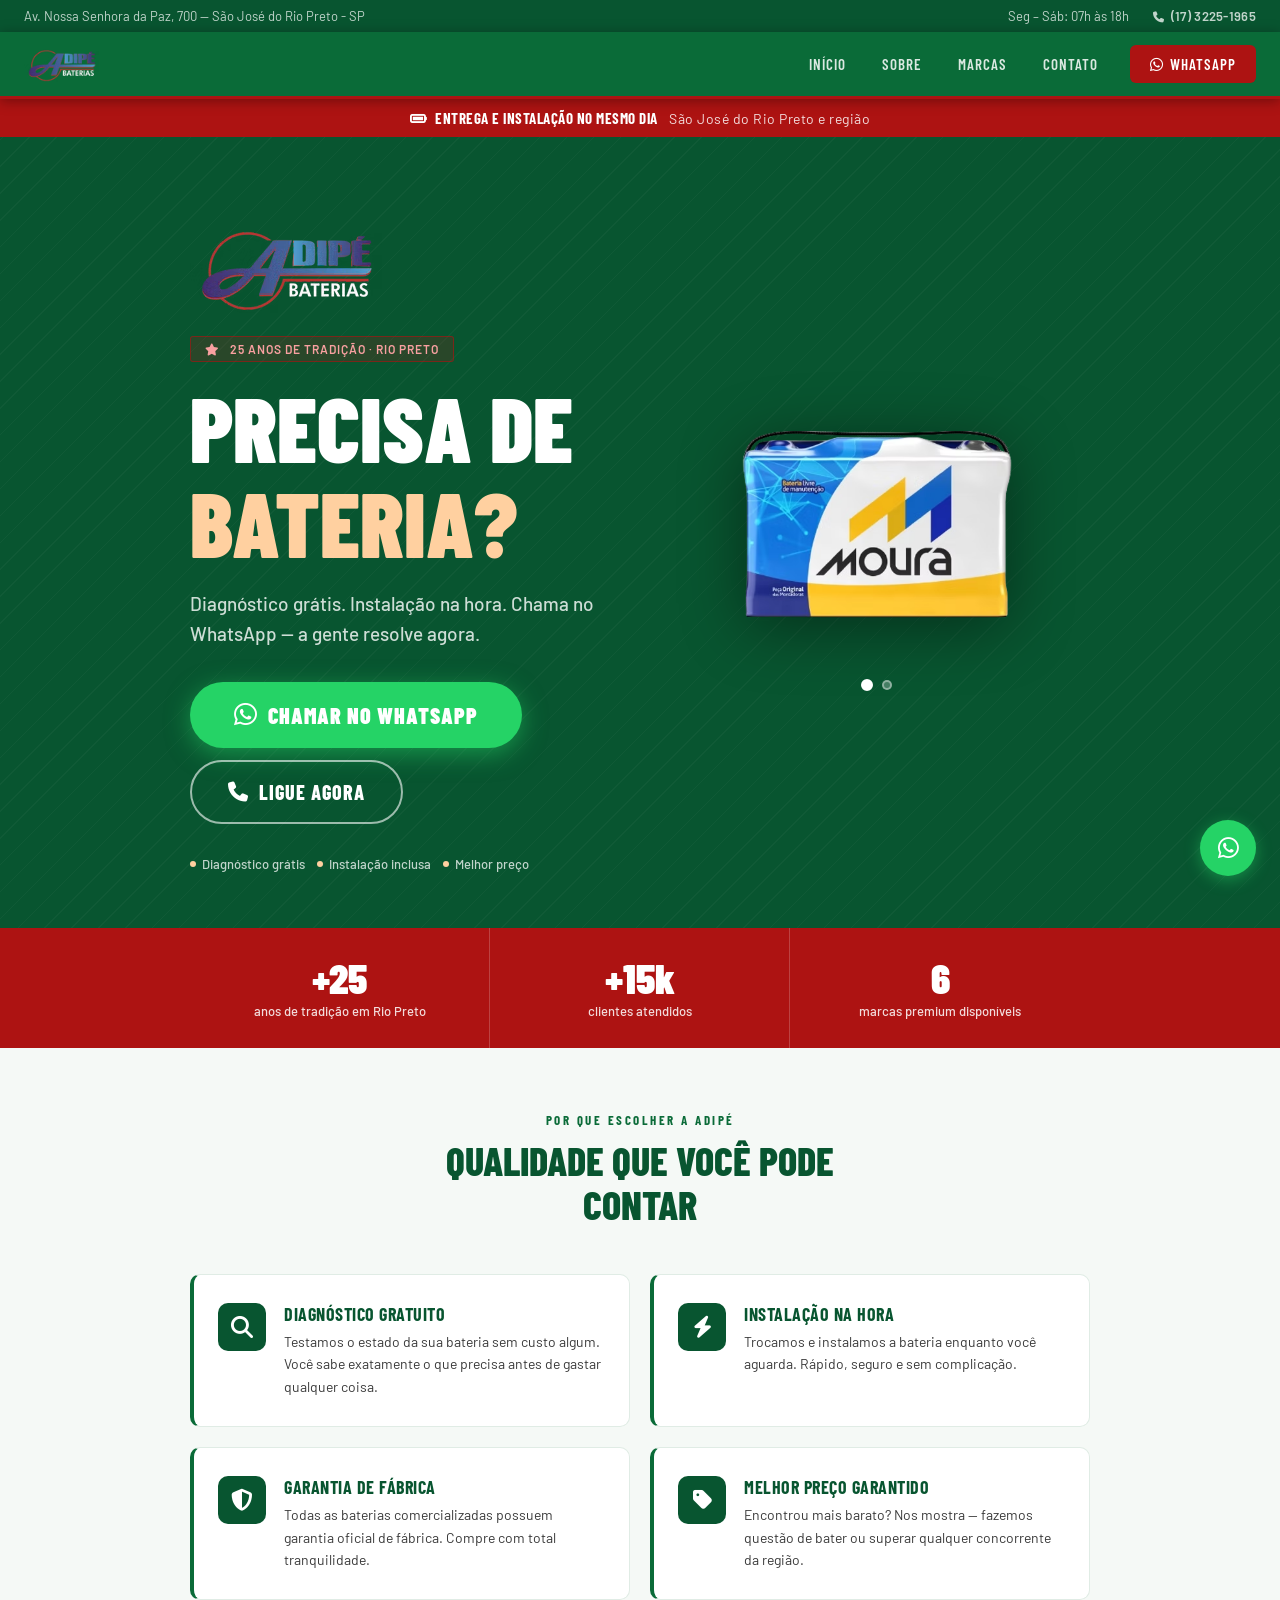
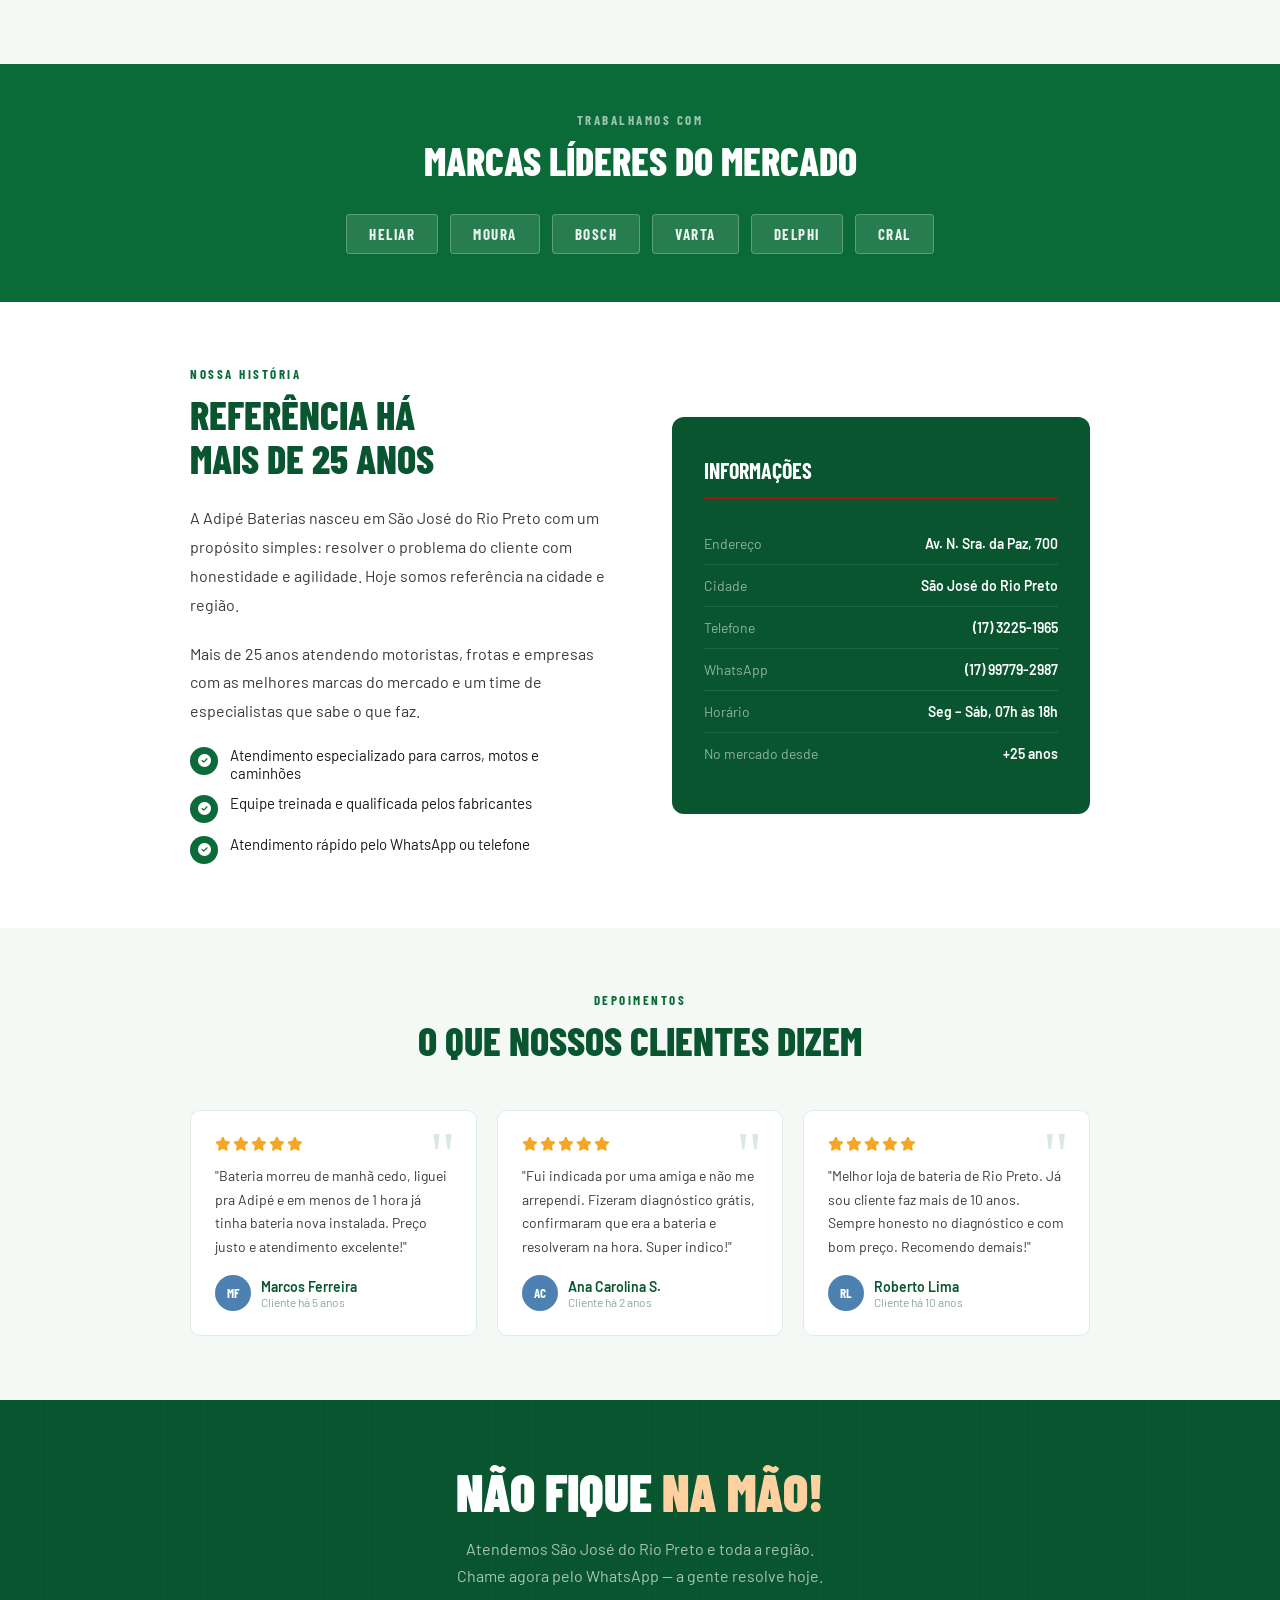
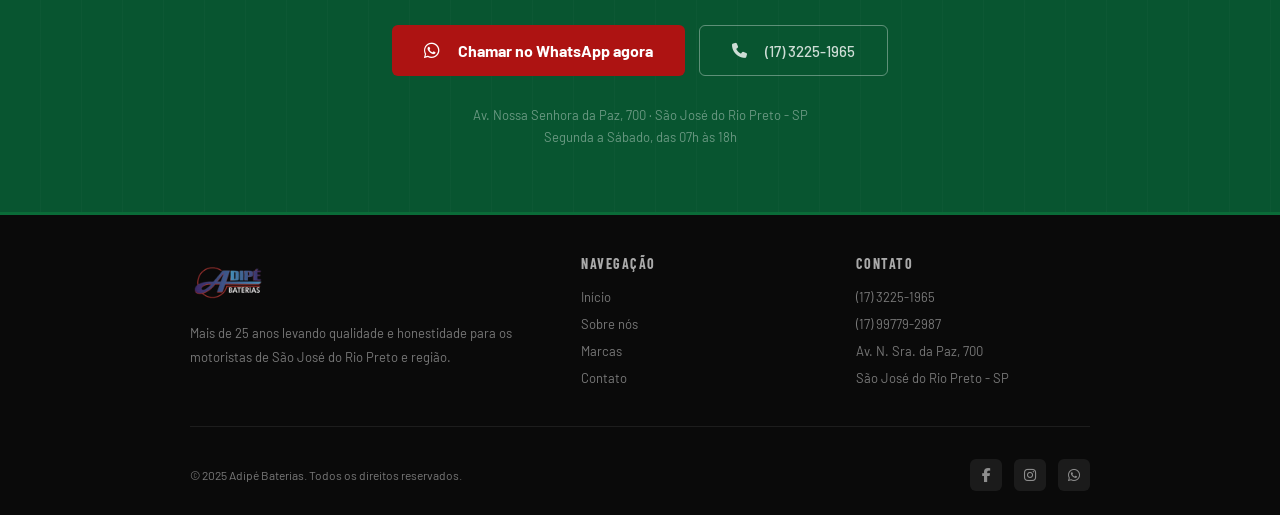
==== commit c5f47c5f: "Update index.html" ====
--- a/index.html
+++ b/index.html
@@ -9,7 +9,7 @@
 <link rel="preconnect" href="https://fonts.gstatic.com" crossorigin>
 <link rel="stylesheet" href="https://cdnjs.cloudflare.com/ajax/libs/font-awesome/6.5.1/css/all.min.css">
 <link href="https://fonts.googleapis.com/css2?family=Barlow+Condensed:wght@400;600;700;800;900&family=Barlow:wght@400;500;600&display=swap" rel="stylesheet">
-<link rel="stylesheet" href="./assets/styles/style (1).css">
+<link rel="stylesheet" href="./assets/styles/style.css">
 
 </head>
 <body>
--- a/assets/styles/style.css
+++ b/assets/styles/style.css
@@ -0,0 +1,781 @@
+*, *::before, *::after { box-sizing: border-box; margin: 0; padding: 0; }
+
+:root {
+/* Cores da Identidade Visual Adipé Baterias */
+--green: #0A6B38;
+--green-dark: #085530;
+--green-light: #0d8245;
+--red: #AD1312;
+--red-dark: #8f0f0f;
+--red-light: #c91716;
+--blue: #4C81B2;
+--blue-dark: #3a6690;
+--blue-light: #5f94c5;
+--white: #ffffff;
+--off-white: #f5f9f6;
+--gray-light: #e0ece5;
+--gray-mid: #8aaa97;
+--gray-dark: #3a3a3a;
+--text: #1a1a1a;
+/* Mapeamentos legados para evitar quebras */
+--navy: var(--green);
+--navy-dark: var(--green-dark);
+--navy-light: var(--green-light);
+}
+
+html { scroll-behavior: smooth; }
+
+body {
+font-family: 'Barlow', sans-serif;
+color: var(--text);
+background: var(--white);
+overflow-x: hidden;
+}
+
+/* ── TOPBAR ── */
+.topbar {
+background: var(--green-dark);
+padding: 8px 24px;
+display: flex;
+justify-content: space-between;
+align-items: center;
+font-size: 13px;
+color: rgba(255,255,255,0.75);
+}
+.topbar a { color: rgba(255,255,255,0.75); text-decoration: none; }
+.topbar-right { display: flex; gap: 24px; align-items: center; }
+.topbar-phone { color: #fff; font-weight: 600; letter-spacing: 0.3px; }
+
+/* ── NAV ── */
+nav {
+background: var(--green);
+padding: 0 24px;
+display: flex;
+align-items: center;
+justify-content: space-between;
+position: sticky;
+top: 0;
+z-index: 100;
+box-shadow: 0 2px 12px rgba(0,0,0,0.35);
+border-bottom: 3px solid var(--red);
+}
+.nav-logo img { height: 64px; display: block; padding: 6px 0; }
+.nav-links { display: flex; gap: 4px; }
+.nav-links a {
+color: rgba(255,255,255,0.85);
+text-decoration: none;
+padding: 20px 16px;
+font-family: 'Barlow Condensed', sans-serif;
+font-size: 15px;
+font-weight: 600;
+letter-spacing: 1px;
+text-transform: uppercase;
+transition: color 0.2s, background 0.2s;
+display: block;
+}
+.nav-links a:hover { color: #fff; background: rgba(255,255,255,0.1); }
+.nav-cta-btn {
+background: var(--red);
+color: #fff !important;
+border-radius: 6px;
+padding: 10px 20px !important;
+margin: 8px 0 8px 12px;
+align-self: center;
+transition: background 0.2s !important;
+display: inline-flex !important;
+align-items: center;
+}
+.nav-cta-btn:hover { background: var(--red-dark) !important; }
+
+/* ── URGENCY BANNER ── */
+.urgency-banner {
+background: var(--red);
+color: #fff;
+text-align: center;
+padding: 10px 16px;
+font-family: 'Barlow Condensed', sans-serif;
+font-size: 15px;
+font-weight: 700;
+letter-spacing: 0.5px;
+text-transform: uppercase;
+}
+.urgency-banner span { opacity: 0.85; font-weight: 400; margin-left: 8px; text-transform: none; font-family: 'Barlow', sans-serif; font-size: 14px; }
+
+/* ── HERO ── */
+.hero {
+background: var(--green-dark);
+position: relative;
+overflow: hidden;
+padding: 64px 24px 56px;
+}
+.hero::before {
+content: '';
+position: absolute;
+inset: 0;
+background: repeating-linear-gradient(
+    -45deg,
+    transparent,
+    transparent 18px,
+    rgba(255,255,255,0.03) 18px,
+    rgba(255,255,255,0.03) 19px
+);
+pointer-events: none;
+}
+.hero-inner {
+max-width: 900px;
+margin: 0 auto;
+position: relative;
+z-index: 1;
+display: grid;
+grid-template-columns: 1fr 1fr;
+gap: 48px;
+align-items: center;
+}
+.hero-badge {
+display: inline-flex;
+align-items: center;
+gap: 6px;
+background: rgba(173,19,18,0.2);
+border: 1px solid rgba(173,19,18,0.6);
+color: #f8a0a0;
+font-size: 12px;
+font-weight: 600;
+letter-spacing: 1px;
+text-transform: uppercase;
+padding: 5px 14px;
+border-radius: 3px;
+margin-bottom: 18px;
+}
+.hero-badge::before { font-family: 'Font Awesome 6 Free'; font-weight: 900; content: '\f005'; color: #f8a0a0; margin-right: 4px; }
+.hero h1 {
+font-family: 'Barlow Condensed', sans-serif;
+font-size: clamp(54px, 8vw, 90px);
+font-weight: 900;
+line-height: 1.05;
+color: #fff;
+text-transform: uppercase;
+margin-bottom: 20px;
+}
+.hero h1 em {
+color: #ffd0a0;
+font-style: normal;
+display: block;
+}
+.hero-sub {
+color: rgba(255,255,255,0.8);
+font-size: 19px;
+line-height: 1.6;
+margin-bottom: 32px;
+max-width: 460px;
+font-weight: 500;
+}
+.hero-ctas { display: flex; gap: 12px; flex-wrap: wrap; margin-bottom: 32px; }
+.btn-whats {
+background: #25D366;
+color: #fff;
+border: none;
+border-radius: 6px;
+padding: 14px 24px;
+font-size: 15px;
+font-weight: 600;
+cursor: pointer;
+text-decoration: none;
+display: inline-flex;
+align-items: center;
+gap: 8px;
+transition: background 0.2s, transform 0.15s;
+font-family: 'Barlow', sans-serif;
+}
+.btn-whats:hover { background: #1da855; transform: translateY(-1px); }
+.btn-phone {
+background: transparent;
+color: rgba(255,255,255,0.85);
+border: 1.5px solid rgba(255,255,255,0.4);
+border-radius: 6px;
+padding: 13px 24px;
+font-size: 15px;
+font-weight: 500;
+cursor: pointer;
+text-decoration: none;
+display: inline-flex;
+align-items: center;
+gap: 8px;
+transition: border-color 0.2s, background 0.2s;
+font-family: 'Barlow', sans-serif;
+}
+.btn-phone:hover { border-color: #fff; background: rgba(255,255,255,0.1); }
+
+.hero-chips { display: flex; gap: 12px; flex-wrap: wrap; }
+.chip {
+display: flex;
+align-items: center;
+gap: 6px;
+font-size: 13px;
+color: rgba(255,255,255,0.75);
+font-weight: 500;
+}
+.chip-dot { width: 6px; height: 6px; border-radius: 50%; background: #ffd0a0; flex-shrink: 0; }
+
+.hero-visual {
+display: flex;
+justify-content: center;
+align-items: center;
+}
+.hero-card-visual {
+background: rgba(255,255,255,0.08);
+border: 1px solid rgba(255,255,255,0.15);
+border-radius: 12px;
+padding: 32px 28px;
+text-align: center;
+backdrop-filter: blur(4px);
+}
+.hero-card-visual .battery-icon {
+font-size: 72px;
+line-height: 1;
+display: block;
+margin-bottom: 16px;
+filter: drop-shadow(0 0 20px rgba(173,19,18,0.5));
+animation: pulse-glow 2.5s ease-in-out infinite;
+}
+@keyframes pulse-glow {
+0%, 100% { filter: drop-shadow(0 0 12px rgba(173,19,18,0.4)); }
+50% { filter: drop-shadow(0 0 28px rgba(173,19,18,0.75)); }
+}
+.hero-card-visual p {
+color: rgba(255,255,255,0.65);
+font-size: 13px;
+margin-bottom: 20px;
+}
+.hero-card-visual .rating {
+color: #ffd060;
+font-size: 16px;
+letter-spacing: 2px;
+margin-bottom: 6px;
+}
+.hero-card-visual .rating-text {
+color: rgba(255,255,255,0.85);
+font-family: 'Barlow Condensed', sans-serif;
+font-size: 20px;
+font-weight: 700;
+}
+
+/* ── NÚMEROS ── */
+.numeros-section {
+background: var(--red);
+padding: 0;
+}
+.numeros-grid {
+max-width: 900px;
+margin: 0 auto;
+display: grid;
+grid-template-columns: repeat(3, 1fr);
+}
+.num-item {
+padding: 28px 24px;
+text-align: center;
+border-right: 1px solid rgba(255,255,255,0.2);
+}
+.num-item:last-child { border-right: none; }
+.num-val {
+font-family: 'Barlow Condensed', sans-serif;
+font-size: 42px;
+font-weight: 900;
+color: #fff;
+line-height: 1;
+display: block;
+}
+.num-label {
+font-size: 13px;
+color: rgba(255,255,255,0.85);
+margin-top: 4px;
+font-weight: 500;
+line-height: 1.4;
+}
+
+/* ── DIFERENCIAIS ── */
+.diferenciais-section {
+padding: 64px 24px;
+background: var(--off-white);
+}
+.section-header { text-align: center; margin-bottom: 48px; }
+.section-eyebrow {
+font-family: 'Barlow Condensed', sans-serif;
+font-size: 13px;
+font-weight: 700;
+letter-spacing: 2.5px;
+text-transform: uppercase;
+color: var(--green);
+margin-bottom: 10px;
+}
+.section-title {
+font-family: 'Barlow Condensed', sans-serif;
+font-size: clamp(28px, 4vw, 40px);
+font-weight: 800;
+color: var(--green-dark);
+text-transform: uppercase;
+line-height: 1.1;
+}
+.dif-grid {
+max-width: 900px;
+margin: 0 auto;
+display: grid;
+grid-template-columns: repeat(2, 1fr);
+gap: 20px;
+}
+.dif-card {
+background: #fff;
+border-radius: 10px;
+padding: 28px 24px;
+border: 1px solid var(--gray-light);
+border-left: 4px solid var(--green);
+display: flex;
+gap: 18px;
+align-items: flex-start;
+transition: transform 0.2s, box-shadow 0.2s;
+}
+.dif-card:hover { transform: translateY(-3px); box-shadow: 0 8px 24px rgba(10,107,56,0.12); }
+.dif-icon {
+width: 48px;
+height: 48px;
+border-radius: 10px;
+background: var(--green-dark);
+display: flex;
+align-items: center;
+justify-content: center;
+font-size: 22px;
+flex-shrink: 0;
+color: #ffffff;
+}
+.dif-title {
+font-family: 'Barlow Condensed', sans-serif;
+font-size: 18px;
+font-weight: 700;
+color: var(--green-dark);
+text-transform: uppercase;
+letter-spacing: 0.5px;
+margin-bottom: 6px;
+}
+.dif-desc {
+font-size: 14px;
+color: var(--gray-dark);
+line-height: 1.6;
+}
+
+/* ── MARCAS ── */
+.marcas-section {
+background: var(--green);
+padding: 48px 24px;
+text-align: center;
+}
+.marcas-section .section-title { color: #fff; margin-bottom: 32px; }
+.marcas-section .section-eyebrow { color: rgba(255,255,255,0.6); }
+.marcas-grid {
+display: flex;
+gap: 12px;
+flex-wrap: wrap;
+justify-content: center;
+max-width: 700px;
+margin: 0 auto;
+}
+.marca-pill {
+background: rgba(255,255,255,0.12);
+border: 1px solid rgba(255,255,255,0.25);
+color: rgba(255,255,255,0.9);
+font-family: 'Barlow Condensed', sans-serif;
+font-size: 15px;
+font-weight: 700;
+letter-spacing: 1.5px;
+text-transform: uppercase;
+padding: 10px 22px;
+border-radius: 4px;
+transition: background 0.2s, border-color 0.2s;
+}
+.marca-pill:hover { background: rgba(255,255,255,0.22); border-color: rgba(255,255,255,0.5); }
+
+/* ── SOBRE ── */
+.sobre-section {
+padding: 64px 24px;
+background: #fff;
+}
+.sobre-inner {
+max-width: 900px;
+margin: 0 auto;
+display: grid;
+grid-template-columns: 1fr 1fr;
+gap: 64px;
+align-items: center;
+}
+.sobre-content .section-header { text-align: left; margin-bottom: 24px; }
+.sobre-text { font-size: 16px; line-height: 1.8; color: var(--gray-dark); margin-bottom: 20px; }
+.sobre-destaques { display: flex; flex-direction: column; gap: 12px; }
+.sobre-item {
+display: flex;
+align-items: flex-start;
+gap: 12px;
+font-size: 15px;
+color: var(--text);
+}
+.sobre-item-icon {
+width: 28px;
+height: 28px;
+border-radius: 50%;
+background: var(--green);
+color: #fff;
+display: flex;
+align-items: center;
+justify-content: center;
+font-size: 13px;
+flex-shrink: 0;
+margin-top: 1px;
+}
+.sobre-visual {
+background: var(--green-dark);
+border-radius: 12px;
+padding: 40px 32px;
+color: #fff;
+}
+.sobre-visual h3 {
+font-family: 'Barlow Condensed', sans-serif;
+font-size: 22px;
+font-weight: 700;
+text-transform: uppercase;
+margin-bottom: 24px;
+border-bottom: 2px solid var(--red);
+padding-bottom: 14px;
+}
+.sobre-info-item {
+display: flex;
+justify-content: space-between;
+align-items: center;
+padding: 12px 0;
+border-bottom: 1px solid rgba(255,255,255,0.1);
+font-size: 14px;
+}
+.sobre-info-item:last-child { border-bottom: none; }
+.sobre-info-label { color: rgba(255,255,255,0.55); }
+.sobre-info-value { font-weight: 600; color: #fff; }
+
+/* ── DEPOIMENTOS ── */
+.reviews-section {
+padding: 64px 24px;
+background: var(--off-white);
+}
+.reviews-grid {
+max-width: 900px;
+margin: 0 auto;
+display: grid;
+grid-template-columns: repeat(3, 1fr);
+gap: 20px;
+}
+.review-card {
+background: #fff;
+border-radius: 10px;
+padding: 24px;
+border: 1px solid var(--gray-light);
+position: relative;
+}
+.review-card::before {
+content: '"';
+position: absolute;
+top: 12px;
+right: 20px;
+font-size: 64px;
+line-height: 1;
+color: var(--green);
+font-family: Georgia, serif;
+opacity: 0.15;
+}
+.review-stars { color: #f5a623; font-size: 14px; letter-spacing: 2px; margin-bottom: 12px; }
+.review-text { font-size: 14px; color: var(--gray-dark); line-height: 1.7; margin-bottom: 16px; }
+.review-author { display: flex; align-items: center; gap: 10px; }
+.review-avatar {
+width: 36px; height: 36px; border-radius: 50%;
+background: var(--blue);
+color: #fff;
+display: flex; align-items: center; justify-content: center;
+font-size: 13px; font-weight: 700;
+font-family: 'Barlow Condensed', sans-serif;
+flex-shrink: 0;
+}
+.review-name { font-size: 14px; font-weight: 600; color: var(--green-dark); }
+.review-since { font-size: 12px; color: var(--gray-mid); }
+
+/* ── CTA FINAL ── */
+.cta-section {
+background: var(--green-dark);
+padding: 64px 24px;
+text-align: center;
+position: relative;
+overflow: hidden;
+}
+.cta-section::before {
+content: '';
+position: absolute;
+inset: 0;
+background: repeating-linear-gradient(
+    90deg,
+    transparent,
+    transparent 40px,
+    rgba(255,255,255,0.02) 40px,
+    rgba(255,255,255,0.02) 41px
+);
+}
+.cta-inner { position: relative; z-index: 1; max-width: 600px; margin: 0 auto; }
+.cta-section h2 {
+font-family: 'Barlow Condensed', sans-serif;
+font-size: clamp(32px, 5vw, 52px);
+font-weight: 900;
+color: #fff;
+text-transform: uppercase;
+line-height: 1.05;
+margin-bottom: 16px;
+}
+.cta-section h2 em { color: #ffd0a0; font-style: normal; }
+.cta-section p { color: rgba(255,255,255,0.65); font-size: 16px; margin-bottom: 36px; line-height: 1.7; }
+.cta-btns { display: flex; gap: 14px; justify-content: center; flex-wrap: wrap; margin-bottom: 28px; }
+.btn-cta-main {
+background: var(--red);
+color: #fff;
+border: none;
+border-radius: 6px;
+padding: 16px 32px;
+font-size: 16px;
+font-weight: 700;
+cursor: pointer;
+text-decoration: none;
+display: inline-flex;
+align-items: center;
+gap: 10px;
+transition: background 0.2s, transform 0.15s;
+font-family: 'Barlow', sans-serif;
+}
+.btn-cta-main:hover { background: var(--red-dark); transform: translateY(-2px); }
+.btn-cta-secondary {
+background: transparent;
+color: rgba(255,255,255,0.8);
+border: 1.5px solid rgba(255,255,255,0.35);
+border-radius: 6px;
+padding: 15px 32px;
+font-size: 15px;
+font-weight: 500;
+cursor: pointer;
+text-decoration: none;
+display: inline-flex;
+align-items: center;
+gap: 10px;
+transition: all 0.2s;
+font-family: 'Barlow', sans-serif;
+}
+.btn-cta-secondary:hover { border-color: #fff; color: #fff; background: rgba(255,255,255,0.1); }
+.cta-address {
+color: rgba(255,255,255,0.4);
+font-size: 13px;
+line-height: 1.7;
+}
+
+/* ── RODAPÉ ── */
+footer {
+background: #0a0a0a;
+padding: 40px 24px 24px;
+color: rgba(255,255,255,0.45);
+border-top: 3px solid var(--green);
+}
+.footer-inner {
+max-width: 900px;
+margin: 0 auto;
+}
+.footer-top {
+display: grid;
+grid-template-columns: 1.5fr 1fr 1fr;
+gap: 40px;
+margin-bottom: 32px;
+padding-bottom: 32px;
+border-bottom: 1px solid rgba(255,255,255,0.08);
+}
+.footer-brand img { height: 52px; opacity: 0.9; margin-bottom: 12px; }
+.footer-desc { font-size: 13px; line-height: 1.8; }
+.footer-col h4 {
+font-family: 'Barlow Condensed', sans-serif;
+font-size: 14px;
+font-weight: 700;
+letter-spacing: 1.5px;
+text-transform: uppercase;
+color: rgba(255,255,255,0.65);
+margin-bottom: 14px;
+}
+.footer-col ul { list-style: none; }
+.footer-col ul li { margin-bottom: 8px; }
+.footer-col ul li a { color: rgba(255,255,255,0.45); text-decoration: none; font-size: 13px; transition: color 0.2s; }
+.footer-col ul li a:hover { color: rgba(255,255,255,0.85); }
+.footer-bottom {
+display: flex;
+justify-content: space-between;
+align-items: center;
+font-size: 12px;
+}
+.footer-social { display: flex; gap: 12px; }
+.social-link {
+width: 32px; height: 32px; border-radius: 6px;
+background: rgba(255,255,255,0.07);
+display: flex; align-items: center; justify-content: center;
+font-size: 14px; text-decoration: none; color: rgba(255,255,255,0.5);
+transition: background 0.2s, color 0.2s;
+}
+.social-link:hover { background: var(--green); color: #fff; }
+
+/* ── WHATSAPP FLOAT ── */
+.whats-float {
+position: fixed;
+bottom: 24px;
+right: 24px;
+width: 56px;
+height: 56px;
+border-radius: 50%;
+background: #25D366;
+display: flex;
+align-items: center;
+justify-content: center;
+font-size: 24px; color: #fff;
+text-decoration: none;
+box-shadow: 0 4px 16px rgba(37,211,102,0.45);
+z-index: 999;
+transition: transform 0.2s;
+animation: float-in 0.6s ease 1s both;
+}
+.whats-float:hover { transform: scale(1.1); }
+@keyframes float-in {
+from { opacity: 0; transform: translateY(20px); }
+to { opacity: 1; transform: translateY(0); }
+}
+
+/* ── RESPONSIVO ── */
+@media (max-width: 768px) {
+.topbar-left { display: none; }
+.nav-links { display: none; }
+.hero-inner { grid-template-columns: 1fr; }
+.hero-visual { display: none; }
+.numeros-grid { grid-template-columns: 1fr 1fr; }
+.numeros-grid .num-item:nth-child(3) { grid-column: 1 / -1; border-right: none; border-top: 1px solid rgba(255,255,255,0.2); }
+.dif-grid { grid-template-columns: 1fr; }
+.reviews-grid { grid-template-columns: 1fr; }
+.sobre-inner { grid-template-columns: 1fr; }
+.footer-top { grid-template-columns: 1fr; gap: 28px; }
+.footer-bottom { flex-direction: column; gap: 16px; text-align: center; }
+.cta-btns { flex-direction: column; align-items: center; }
+.btn-cta-main, .btn-cta-secondary { width: 100%; max-width: 320px; justify-content: center; }
+.hero-ctas { flex-direction: column; }
+.btn-whats, .btn-phone { justify-content: center; }
+}
+
+/* ── BATTERY CAROUSEL ── */
+.battery-carousel {
+position: relative;
+display: flex;
+flex-direction: column;
+align-items: center;
+gap: 16px;
+width: 100%;
+}
+.battery-slide {
+display: none;
+animation: fadeSlide 0.5s ease;
+}
+.battery-slide.active { display: flex; justify-content: center; }
+@keyframes fadeSlide {
+from { opacity: 0; transform: scale(0.96); }
+to   { opacity: 1; transform: scale(1); }
+}
+.battery-img {
+max-width: 340px;
+width: 100%;
+height: auto;
+filter: drop-shadow(0 8px 32px rgba(0,0,0,0.45));
+transition: transform 0.3s;
+}
+.battery-img:hover { transform: scale(1.04); }
+.carousel-dots { display: flex; gap: 10px; }
+.dot {
+width: 10px; height: 10px; border-radius: 50%;
+background: rgba(255,255,255,0.25);
+border: 2px solid rgba(255,255,255,0.4);
+cursor: pointer; transition: background 0.2s, transform 0.2s;
+padding: 0;
+}
+.dot.active { background: #fff; border-color: #fff; transform: scale(1.2); }
+.dot:hover { background: rgba(255,255,255,0.6); }
+
+/* ── HERO BUTTONS ── */
+.btn-hero-green {
+background: var(--red);
+color: #fff;
+border: none;
+border-radius: 50px;
+padding: 14px 36px;
+font-size: 14px;
+font-weight: 800;
+letter-spacing: 1.5px;
+cursor: pointer;
+text-decoration: none;
+display: inline-flex;
+align-items: center;
+justify-content: center;
+font-family: 'Barlow Condensed', sans-serif;
+text-transform: uppercase;
+transition: background 0.2s, transform 0.15s, box-shadow 0.2s;
+box-shadow: 0 4px 16px rgba(173,19,18,0.4);
+min-width: 200px;
+}
+.btn-hero-green:hover {
+background: var(--red-dark);
+transform: translateY(-2px);
+box-shadow: 0 8px 24px rgba(173,19,18,0.55);
+}
+.btn-hero-whats {
+background: #25D366;
+color: #fff;
+border: none;
+border-radius: 50px;
+padding: 20px 44px;
+font-size: 22px;
+font-weight: 900;
+letter-spacing: 1px;
+cursor: pointer;
+text-decoration: none;
+display: inline-flex;
+align-items: center;
+justify-content: center;
+font-family: 'Barlow Condensed', sans-serif;
+text-transform: uppercase;
+transition: background 0.2s, transform 0.15s, box-shadow 0.2s;
+box-shadow: 0 6px 24px rgba(37,211,102,0.5);
+min-width: 260px;
+}
+.btn-hero-whats:hover {
+background: #1da855;
+transform: translateY(-2px);
+box-shadow: 0 10px 30px rgba(37,211,102,0.6);
+}
+.btn-hero-phone {
+background: transparent;
+color: #fff;
+border: 2.5px solid rgba(255,255,255,0.6);
+border-radius: 50px;
+padding: 18px 36px;
+font-size: 20px;
+font-weight: 800;
+letter-spacing: 1px;
+cursor: pointer;
+text-decoration: none;
+display: inline-flex;
+align-items: center;
+justify-content: center;
+font-family: 'Barlow Condensed', sans-serif;
+text-transform: uppercase;
+transition: background 0.2s, border-color 0.2s, transform 0.15s;
+min-width: 200px;
+}
+.btn-hero-phone:hover {
+background: rgba(255,255,255,0.1);
+border-color: #fff;
+transform: translateY(-2px);
+}
